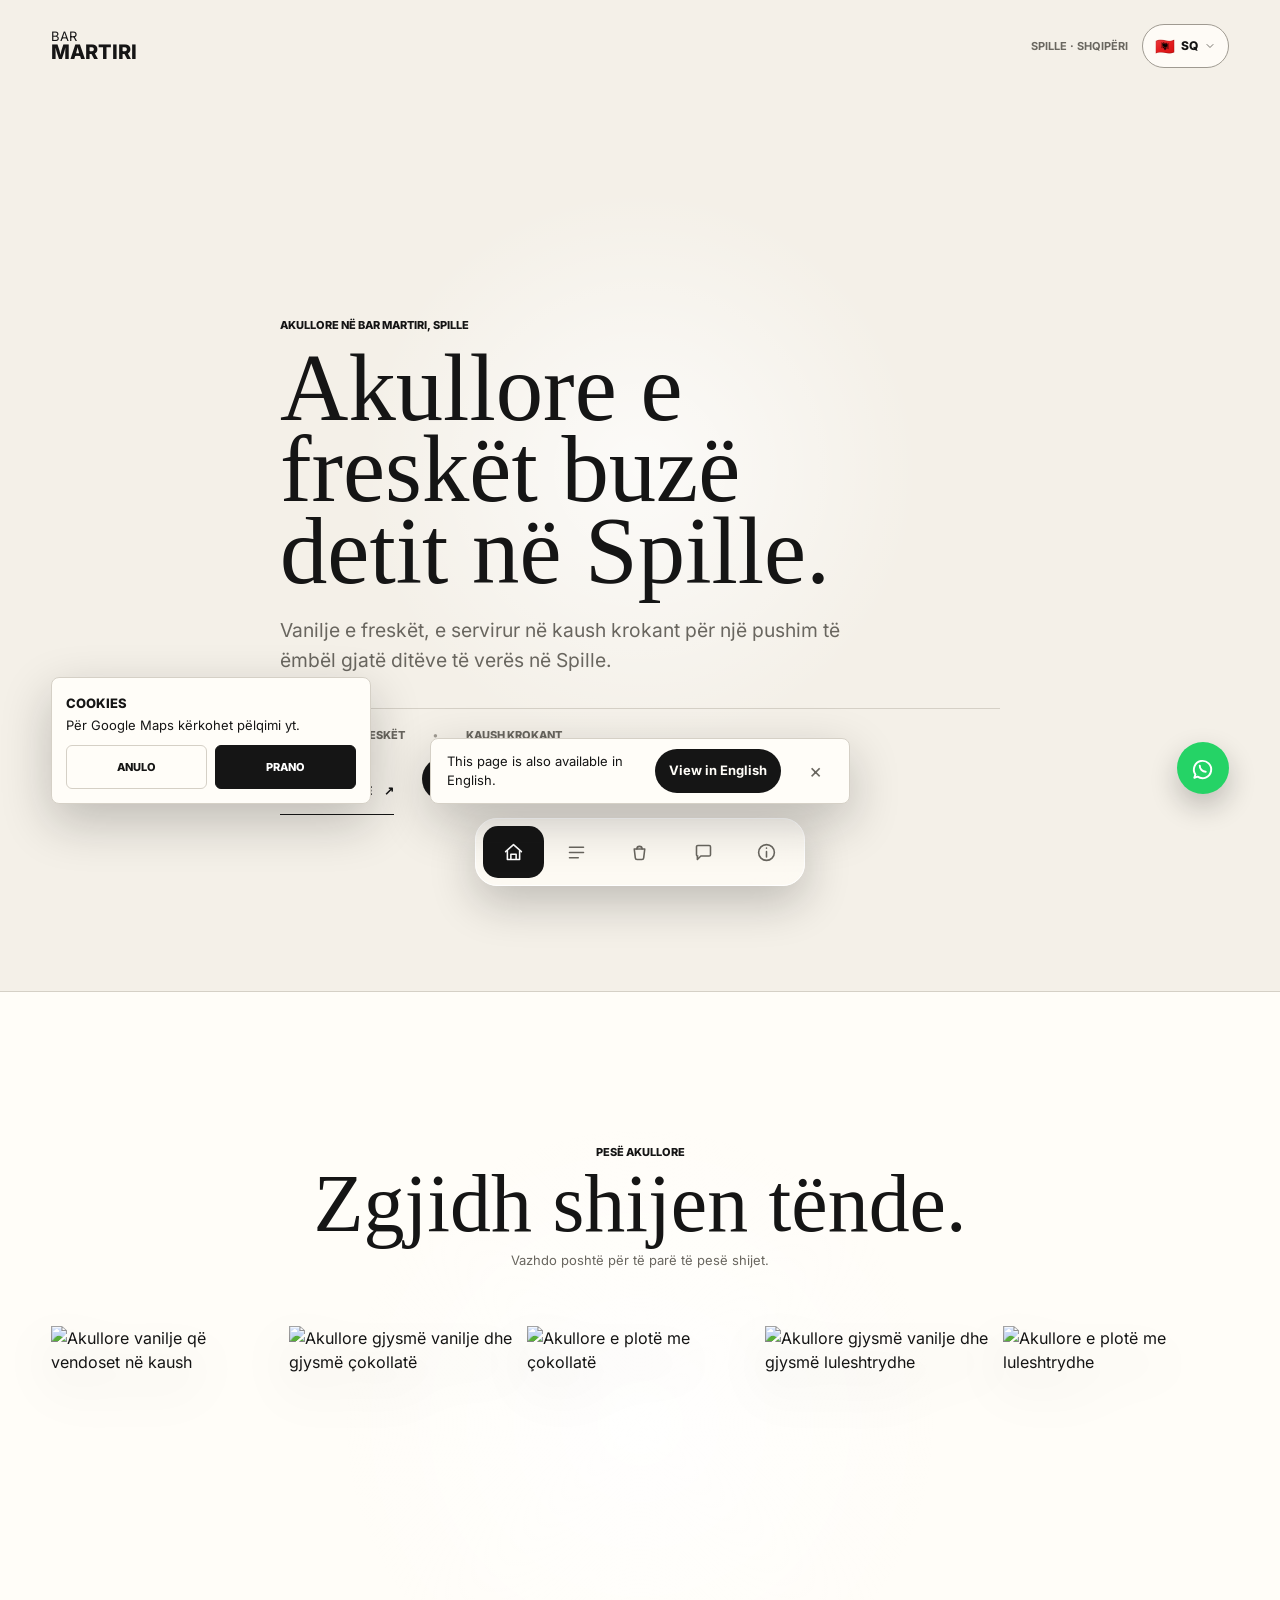
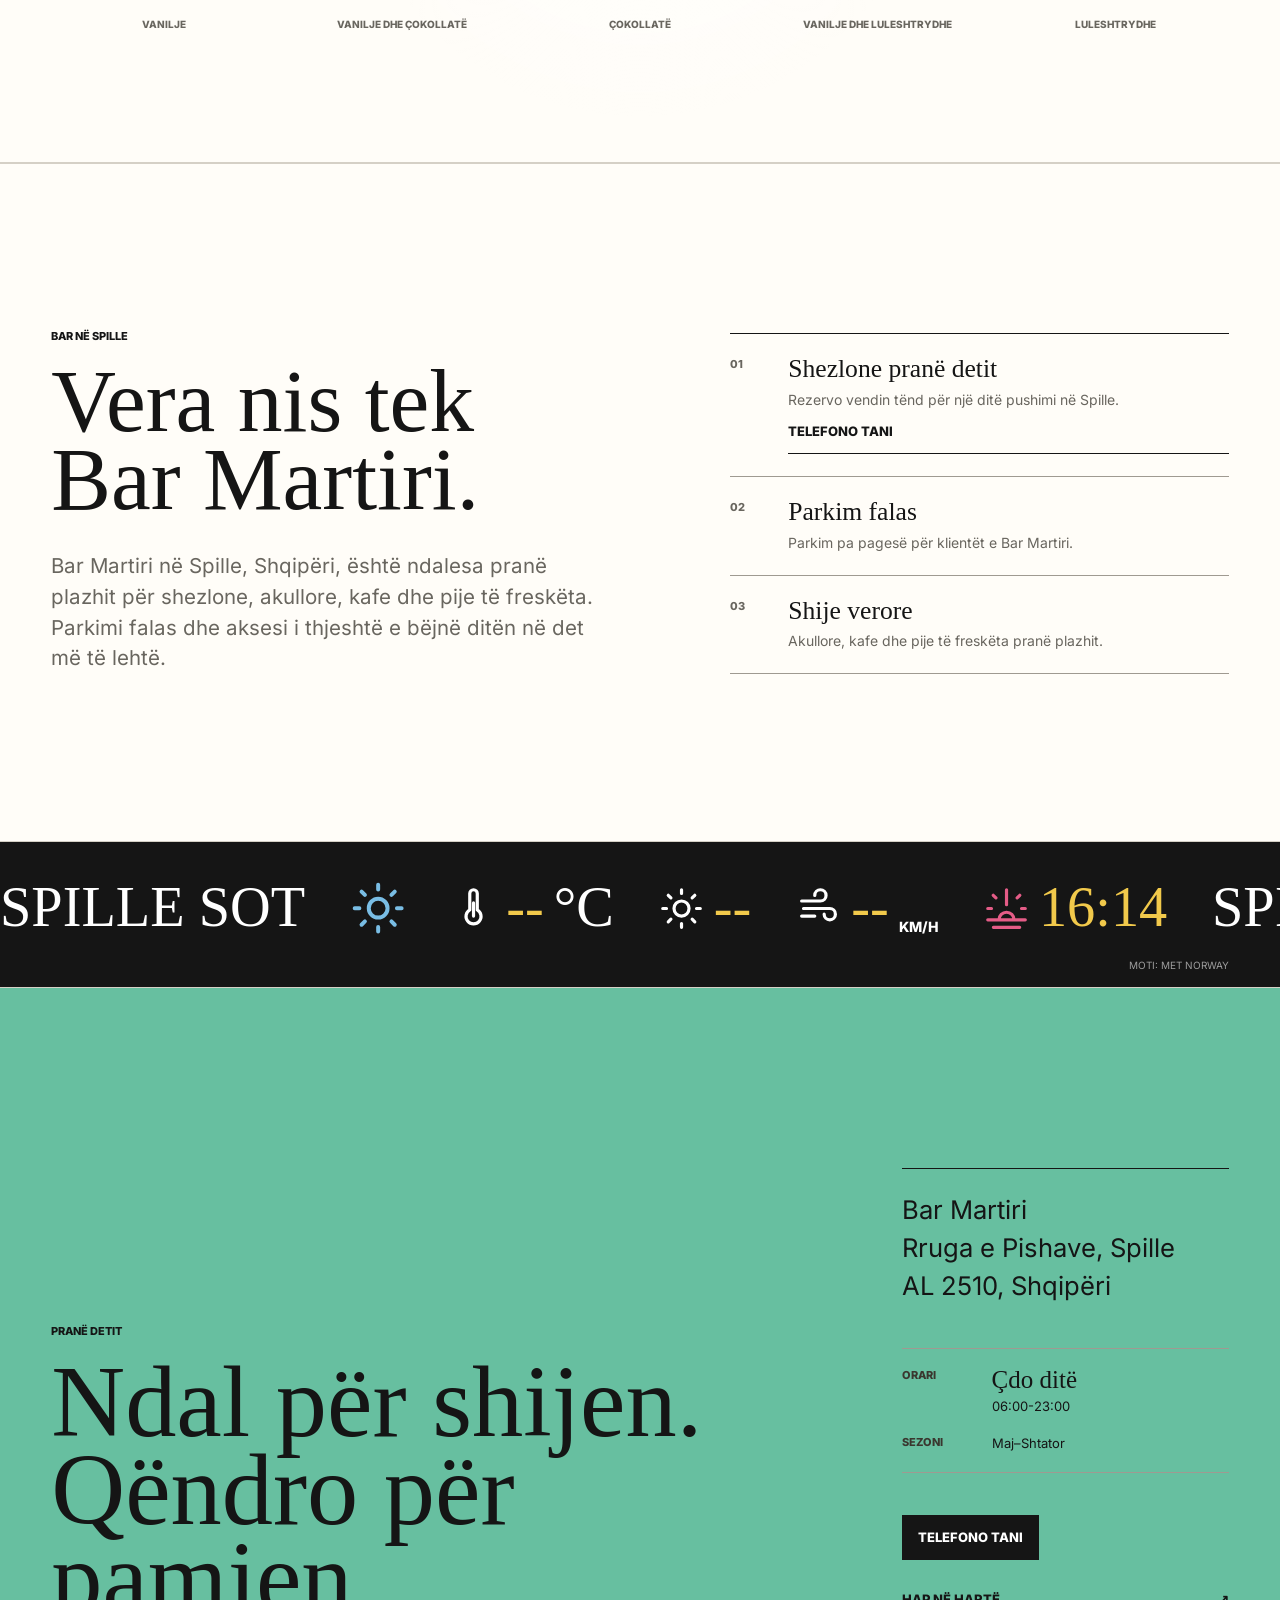
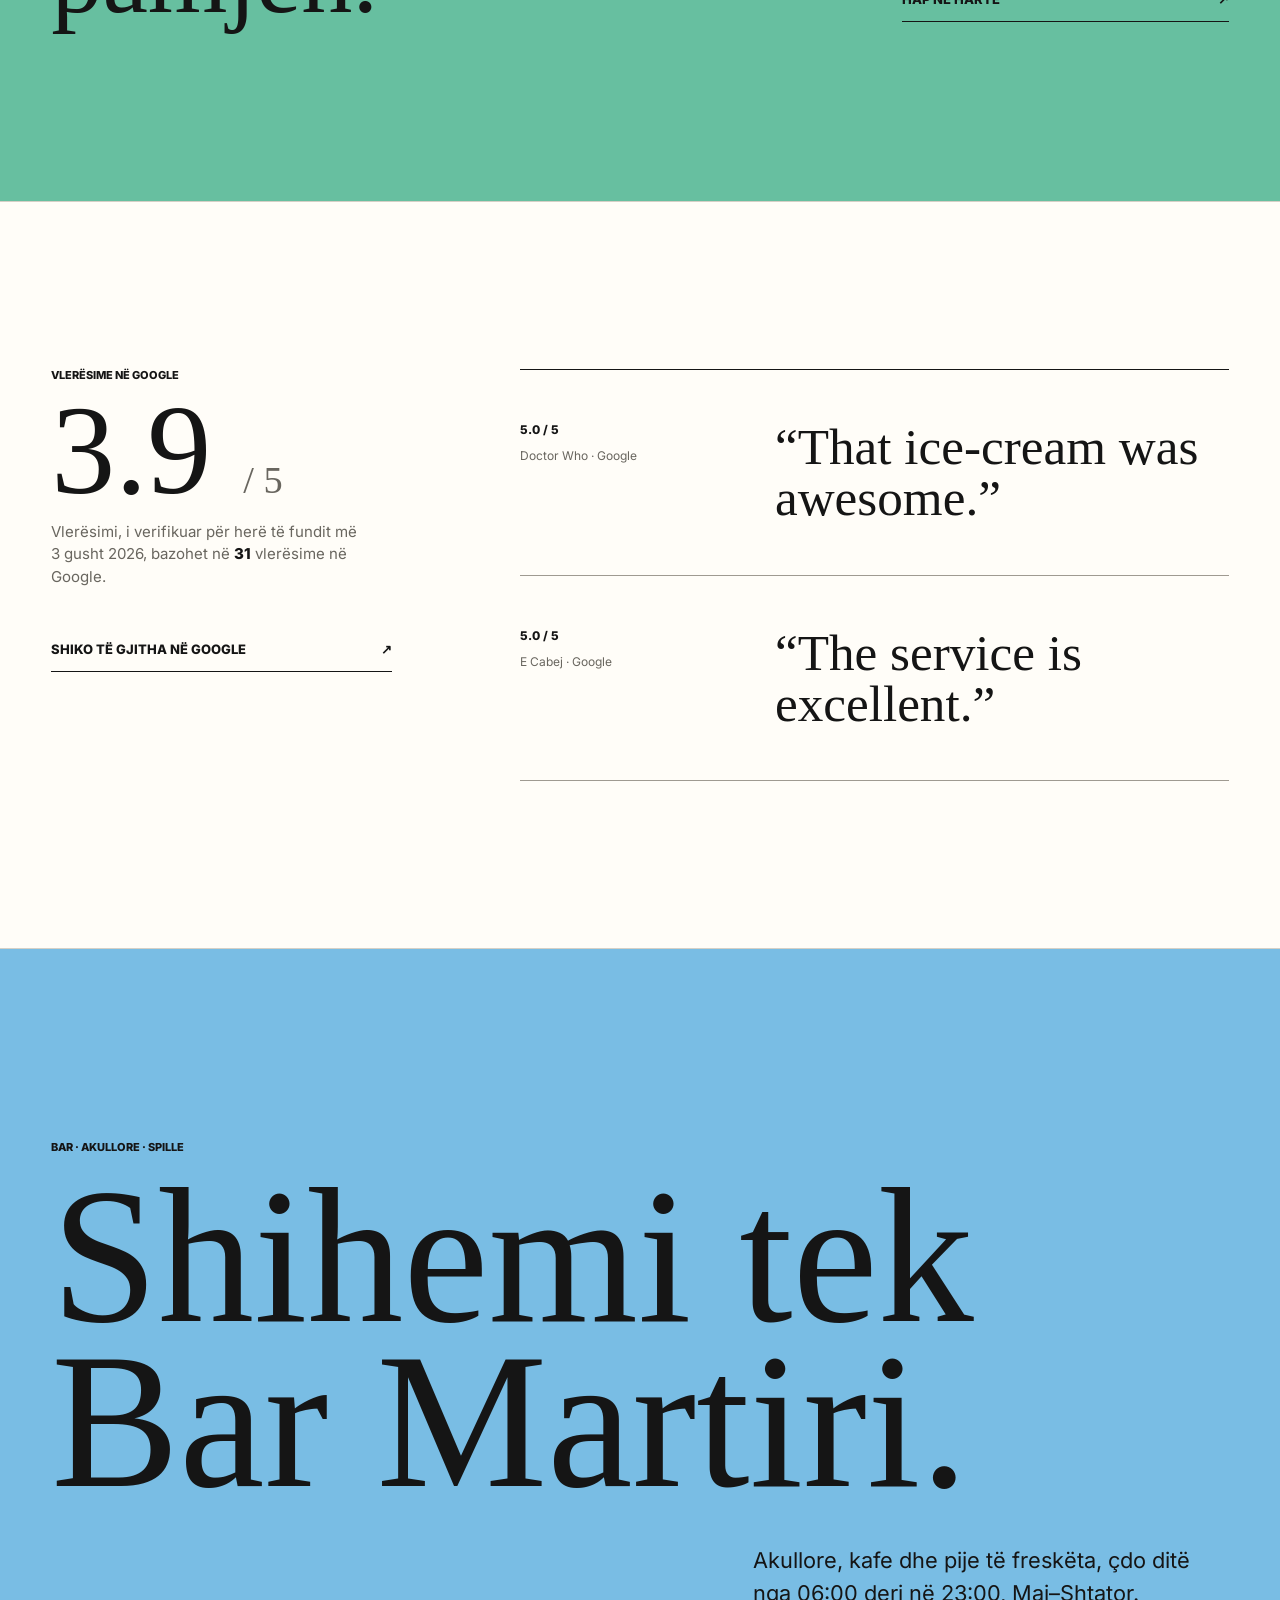
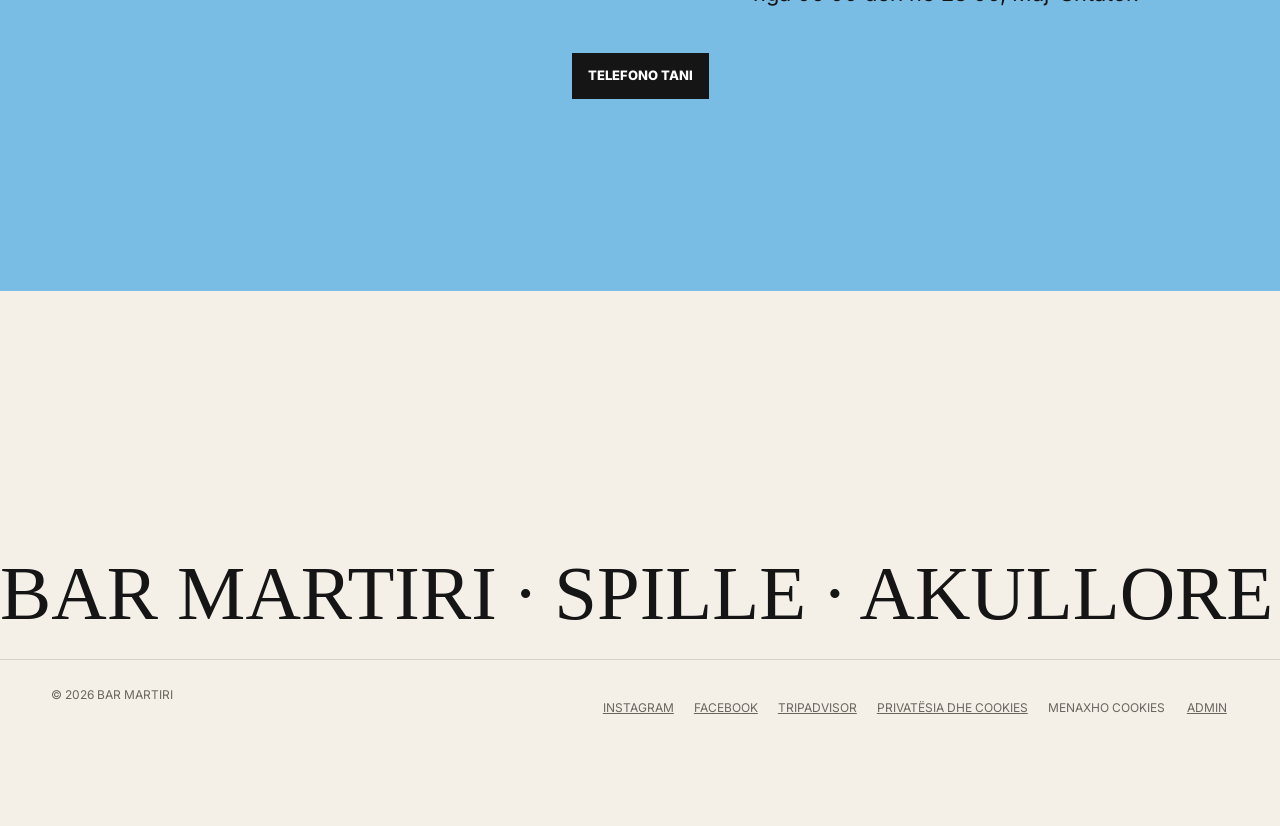
==== index.html @ a8c9988c "Name the place in the H1, keep your place on language switch, ship Inter Four small things, one of t" ====
<!doctype html>
<html lang="sq-AL">
  <head>
    <meta charset="utf-8">
    <meta name="viewport" content="width=device-width, initial-scale=1">
    <meta name="theme-color" content="#f4f0e8">
    <meta name="color-scheme" content="light">
    <link rel="icon" href="/favicon.ico" sizes="48x48">
    <link rel="icon" href="assets/optimized/favicon-96.png" type="image/png" sizes="96x96">
    <link rel="apple-touch-icon" href="assets/optimized/apple-touch-icon.png">
    <link rel="manifest" href="/manifest.json">
    <meta name="mobile-web-app-capable" content="yes">
    <meta name="apple-mobile-web-app-capable" content="yes">
    <meta name="apple-mobile-web-app-status-bar-style" content="default">
    <meta name="apple-mobile-web-app-title" content="Bar Martiri">
    <link rel="preconnect" href="https://uctomzwdnfldhoipzepp.supabase.co" crossorigin>
    <link rel="dns-prefetch" href="//uctomzwdnfldhoipzepp.supabase.co">
    <meta
      name="description"
      content="Bar Martiri në Spille, Shqipëri: shezlone, parkim falas, akullore, kafe dhe pije pranë detit për pushimet tuaja verore."
    >
    <meta name="robots" content="index, follow, max-image-preview:large, max-snippet:-1, max-video-preview:-1">
    <meta name="googlebot" content="index, follow, max-image-preview:large, max-snippet:-1, max-video-preview:-1">
    <meta name="google-site-verification" content="CBHHMRCadehWa9si7RLHZfeMc-aPTDZhX7TYjbivHIA">
    <meta name="geo.placename" content="Spille, Shqipëri">
    <meta name="geo.position" content="41.096561;19.458296">
    <meta name="ICBM" content="41.096561, 19.458296">
    <link rel="canonical" href="https://www.barmartiri.com/">
    <link rel="alternate" hreflang="sq-AL" href="https://www.barmartiri.com/">
    <link rel="alternate" hreflang="it-IT" href="https://www.barmartiri.com/it/">
    <link rel="alternate" hreflang="en-GB" href="https://www.barmartiri.com/en/">
    <link rel="alternate" hreflang="x-default" href="https://www.barmartiri.com/">

    <meta property="og:type" content="website">
    <meta property="og:locale" content="sq_AL">
    <meta property="og:locale:alternate" content="it_IT">
    <meta property="og:locale:alternate" content="en_GB">
    <meta property="og:site_name" content="Bar Martiri">
    <meta property="og:title" content="Bar Martiri Spille | Akullore dhe Shezlone Pranë Detit">
    <meta
      property="og:description"
      content="Shezlone, parkim falas, akullore, kafe dhe pije pranë detit në Spille, Shqipëri."
    >
    <meta property="og:url" content="https://www.barmartiri.com/">
    <meta property="og:image" content="https://www.barmartiri.com/assets/optimized/bar-martiri-spille-social.jpg">
    <meta property="og:image:width" content="1200">
    <meta property="og:image:height" content="630">
    <meta property="og:image:alt" content="Bar Martiri në Spille, Shqipëri">
    <meta name="twitter:card" content="summary_large_image">
    <meta name="twitter:title" content="Bar Martiri Spille | Akullore dhe Shezlone Pranë Detit">
    <meta
      name="twitter:description"
      content="Shezlone, parkim falas, akullore, kafe dhe pije pranë detit në Spille."
    >
    <meta name="twitter:image" content="https://www.barmartiri.com/assets/optimized/bar-martiri-spille-social.jpg">

    <title>Bar Martiri Spille | Akullore dhe Shezlone Pranë Detit</title>
    <!-- openingHoursSpecification.validFrom/validThrough cover the beach season; update both dates each year. -->
    <script type="application/ld+json">
      {
        "@context": "https://schema.org",
        "@graph": [
          {
            "@type": "WebSite",
            "@id": "https://www.barmartiri.com/#website",
            "url": "https://www.barmartiri.com/",
            "name": "Bar Martiri",
            "alternateName": "Bar Martiri Spille",
            "inLanguage": "sq-AL",
            "publisher": {
              "@id": "https://www.barmartiri.com/#business"
            }
          },
          {
            "@type": "WebPage",
            "@id": "https://www.barmartiri.com/#webpage",
            "url": "https://www.barmartiri.com/",
            "name": "Bar Martiri Spille | Akullore dhe Shezlone Pranë Detit",
            "description": "Bar Martiri në Spille me shezlone, parkim falas, akullore, kafe dhe pije pranë detit.",
            "inLanguage": "sq-AL",
            "isPartOf": { "@id": "https://www.barmartiri.com/#website" },
            "about": { "@id": "https://www.barmartiri.com/#business" },
            "primaryImageOfPage": {
              "@type": "ImageObject",
              "url": "https://www.barmartiri.com/assets/optimized/bar-martiri-spille-social.jpg",
              "width": 1200,
              "height": 630
            }
          },
          {
            "@type": ["BarOrPub", "IceCreamShop"],
            "@id": "https://www.barmartiri.com/#business",
            "name": "Bar Martiri",
            "alternateName": "Bar Martiri Spille",
            "url": "https://www.barmartiri.com/",
            "description": "Bar pranë detit në Spille me shezlone, parkim falas, akullore, kafe dhe pije të freskëta.",
            "telephone": "+355696116063",
            "menu": "https://www.barmartiri.com/#menu",
            "priceRange": "80–700 ALL",
            "currenciesAccepted": "ALL",
            "servesCuisine": ["Akullore", "Kafe", "Pije"],
            "image": [
              "https://www.barmartiri.com/assets/optimized/bar-martiri-spille-social.jpg",
              "https://www.barmartiri.com/assets/optimized/ice-cream-cone.webp"
            ],
            "address": {
              "@type": "PostalAddress",
              "streetAddress": "Rruga e Pishave",
              "addressLocality": "Spille",
              "postalCode": "2510",
              "addressCountry": "AL"
            },
            "geo": {
              "@type": "GeoCoordinates",
              "latitude": 41.096561,
              "longitude": 19.458296
            },
            "openingHoursSpecification": {
              "@type": "OpeningHoursSpecification",
              "dayOfWeek": [
                "https://schema.org/Monday",
                "https://schema.org/Tuesday",
                "https://schema.org/Wednesday",
                "https://schema.org/Thursday",
                "https://schema.org/Friday",
                "https://schema.org/Saturday",
                "https://schema.org/Sunday"
              ],
              "opens": "06:00",
              "closes": "23:00",
              "validFrom": "2026-05-01",
              "validThrough": "2026-09-30"
            },
            "hasMap": "https://www.google.com/maps?cid=9586786820905063779",
            "sameAs": [
              "https://www.instagram.com/barmartiri/",
              "https://www.facebook.com/MartiriBeach/",
              "https://www.tripadvisor.com/Restaurant_Review-g19102012-d34595569-Reviews-Bar_Martiri-Spille_Tirana_County.html",
              "https://www.google.com/maps?cid=9586786820905063779"
            ],
            "areaServed": [
              {
                "@type": "Place",
                "name": "Spille, Shqipëri"
              },
              {
                "@type": "Country",
                "name": "Shqipëri"
              }
            ],
            "amenityFeature": [
              {
                "@type": "LocationFeatureSpecification",
                "name": "Shezlone pranë detit",
                "value": true
              },
              {
                "@type": "LocationFeatureSpecification",
                "name": "Parkim falas",
                "value": true
              },
              {
                "@type": "LocationFeatureSpecification",
                "name": "Akses i thjeshtë nga Rruga e Pishave",
                "value": true
              }
            ]
          }
        ]
      }
    </script>
    <link rel="stylesheet" href="styles.css?v=20260824-1">
  </head>
  <body>
    <a class="skip-link" href="#main">Kalo te përmbajtja</a>

    <header class="site-header" aria-label="Kreu i faqes">
      <a class="wordmark" href="#home" aria-label="Bar Martiri, kryefaqja">
        <span>Bar</span>
        <strong>Martiri</strong>
      </a>
      <div class="header-tools">
        <p class="place-mark">Spille · Shqipëri</p>
        <div class="language-switcher" data-language-switcher>
          <button type="button" class="language-toggle" data-language-toggle aria-haspopup="listbox" aria-expanded="false" aria-label="Ndrysho gjuhën">
            <span class="language-flag" data-language-flag aria-hidden="true"></span>
            <span data-language-code></span>
            <svg class="language-chevron" aria-hidden="true" viewBox="0 0 24 24"><path d="m6 9 6 6 6-6"></path></svg>
          </button>
          <div class="language-menu" data-language-menu role="listbox" hidden>
            <button type="button" role="option" data-language-switch="sq" aria-pressed="true">
              <span class="language-flag" aria-hidden="true">🇦🇱</span>Shqip
            </button>
            <button type="button" role="option" data-language-switch="it" aria-pressed="false">
              <span class="language-flag" aria-hidden="true">🇮🇹</span>Italiano
            </button>
            <button type="button" role="option" data-language-switch="en" aria-pressed="false">
              <span class="language-flag" aria-hidden="true">🇬🇧</span>English
            </button>
          </div>
        </div>
      </div>
    </header>

    <main id="main">
      <section class="hero-section" id="home" aria-labelledby="story-title">
        <div class="hero-copy">
          <p class="eyebrow">Akullore në Bar Martiri, Spille</p>
          <h1 id="story-title">Akullore e freskët buzë detit në Spille.</h1>
          <p class="hero-lede">
            Vanilje e freskët, e servirur në kaush krokant për një pushim të ëmbël gjatë
            ditëve të verës në Spille.
          </p>
          <div class="hero-details" aria-label="Informacion për akulloren">
            <span>Shërbehet e freskët</span>
            <span>Kaush krokant</span>
          </div>
          <div class="hero-actions">
            <button class="hero-menu-link" type="button" data-hero-menu>
              Shiko menunë <span aria-hidden="true">↗</span>
            </button>
            <a class="hero-call-link" href="tel:+355696116063">Telefono tani</a>
          </div>
          <figure class="hero-figure" data-hero-photo hidden></figure>
        </div>
      </section>

      <section class="flavor-story" aria-labelledby="flavor-story-title">
        <div class="flavor-stage">
          <header class="flavor-intro">
            <p class="eyebrow">Pesë akullore</p>
            <h2 id="flavor-story-title">Zgjidh shijen tënde.</h2>
            <p>Vazhdo poshtë për të parë të pesë shijet.</p>
          </header>

          <div class="flavor-lineup" aria-label="Shijet e akullores">
            <figure class="flavor-card" data-flavor-card>
              <img
                src="assets/optimized/ice-cream-cone.webp"
                alt="Akullore vanilje që vendoset në kaush"
                width="560"
                height="700"
                loading="lazy"
                decoding="async"
              >
              <figcaption>Vanilje</figcaption>
            </figure>
            <figure class="flavor-card" data-flavor-card>
              <img
                src="assets/optimized/vanilla-chocolate-cone.webp"
                alt="Akullore gjysmë vanilje dhe gjysmë çokollatë"
                width="560"
                height="700"
                loading="lazy"
                decoding="async"
              >
              <figcaption>Vanilje dhe çokollatë</figcaption>
            </figure>
            <figure class="flavor-card" data-flavor-card>
              <img
                src="assets/optimized/chocolate-cone.webp"
                alt="Akullore e plotë me çokollatë"
                width="560"
                height="700"
                loading="lazy"
                decoding="async"
              >
              <figcaption>Çokollatë</figcaption>
            </figure>
            <figure class="flavor-card" data-flavor-card>
              <img
                src="assets/optimized/vanilla-pink-cone.webp"
                alt="Akullore gjysmë vanilje dhe gjysmë luleshtrydhe"
                width="560"
                height="700"
                loading="lazy"
                decoding="async"
              >
              <figcaption>Vanilje dhe luleshtrydhe</figcaption>
            </figure>
            <figure class="flavor-card" data-flavor-card>
              <img
                src="assets/optimized/pink-cone.webp"
                alt="Akullore e plotë me luleshtrydhe"
                width="560"
                height="700"
                loading="lazy"
                decoding="async"
              >
              <figcaption>Luleshtrydhe</figcaption>
            </figure>
          </div>

          <div class="flavor-progress" aria-hidden="true">
            <span data-flavor-progress></span>
          </div>
          <p class="flavor-cue" aria-hidden="true">Vazhdo poshtë</p>
        </div>
      </section>

      <section class="search-intro" aria-labelledby="search-intro-title">
        <div class="search-intro-copy">
          <p class="eyebrow">Bar në Spille</p>
          <h2 id="search-intro-title">Vera nis tek Bar Martiri.</h2>
          <p>
            Bar Martiri në Spille, Shqipëri, është ndalesa pranë plazhit për
            shezlone, akullore, kafe dhe pije të freskëta. Parkimi falas dhe
            aksesi i thjeshtë e bëjnë ditën në det më të lehtë.
          </p>
        </div>
        <ul class="search-intro-features" aria-label="Shërbimet e Bar Martiri">
          <li>
            <span>01</span>
            <div>
              <strong>Shezlone pranë detit</strong>
              <p>Rezervo vendin tënd për një ditë pushimi në Spille.</p>
              <a class="text-link" href="tel:+355696116063">Telefono tani</a>
              <p class="service-price" data-sunbed-price hidden></p>
            </div>
          </li>
          <li>
            <span>02</span>
            <div>
              <strong>Parkim falas</strong>
              <p>Parkim pa pagesë për klientët e Bar Martiri.</p>
            </div>
          </li>
          <li>
            <span>03</span>
            <div>
              <strong>Shije verore</strong>
              <p>Akullore, kafe dhe pije të freskëta pranë plazhit.</p>
            </div>
          </li>
        </ul>
      </section>

      <section class="spille-today" aria-labelledby="spille-today-title" data-spille-dashboard>
        <svg class="weather-icon-defs" aria-hidden="true">
          <symbol id="weather-icon-sun" viewBox="0 0 24 24">
            <circle cx="12" cy="12" r="4"></circle>
            <path d="M12 2v2M12 20v2M4.93 4.93l1.42 1.42M17.66 17.66l1.41 1.41M2 12h2M20 12h2M4.93 19.07l1.42-1.41M17.66 6.34l1.41-1.41"></path>
          </symbol>
          <symbol id="weather-icon-moon" viewBox="0 0 24 24">
            <path d="M21 12.79A9 9 0 1 1 11.21 3 7 7 0 0 0 21 12.79Z"></path>
          </symbol>
          <symbol id="weather-icon-cloud" viewBox="0 0 24 24">
            <path d="M17.5 19H9a7 7 0 1 1 6.71-9H17.5a4.5 4.5 0 1 1 0 9Z"></path>
          </symbol>
          <symbol id="weather-icon-rain" viewBox="0 0 24 24">
            <path d="M16 13a4 4 0 1 0-1.7-7.6A6 6 0 1 0 6 16h10"></path>
            <path d="m8 19-1 2M12 19l-1 2M16 19l-1 2"></path>
          </symbol>
          <symbol id="weather-icon-storm" viewBox="0 0 24 24">
            <path d="M16 13a4 4 0 1 0-1.7-7.6A6 6 0 1 0 6 16h10"></path>
            <path d="m13 16-3 4h4l-3 3"></path>
          </symbol>
          <symbol id="weather-icon-thermometer" viewBox="0 0 24 24">
            <path d="M14 4a2 2 0 0 0-4 0v8.76a4 4 0 1 0 4 0Z"></path>
            <path d="M12 9v7"></path>
          </symbol>
          <symbol id="weather-icon-wind" viewBox="0 0 24 24">
            <path d="M3 8h10a3 3 0 1 0-3-3M4 12h14a3 3 0 1 1-3 3M3 16h7"></path>
          </symbol>
          <symbol id="weather-icon-sunset" viewBox="0 0 24 24">
            <path d="M12 10V2M4.93 4.93l1.42 1.42M2 12h2M20 12h2M17.66 6.34l1.41-1.41M22 18H2M16 18a4 4 0 0 0-8 0M5 22h14"></path>
          </symbol>
        </svg>
        <h2 class="sr-only" id="spille-today-title">Spille Sot</h2>
        <p class="sr-only" data-weather-summary aria-live="polite">Po marrim kushtet e fundit.</p>
        <div class="weather-ticker" aria-hidden="true">
          <div class="weather-ticker-track">
            <span class="weather-ticker-set">
              <strong>SPILLE SOT</strong>
              <span class="ticker-reading ticker-condition">
                <svg class="ticker-icon"><use href="#weather-icon-sun" data-ticker-condition-use></use></svg>
              </span>
              <span class="ticker-reading">
                <svg class="ticker-icon"><use href="#weather-icon-thermometer"></use></svg>
                <b data-ticker-temp>--</b>°C
              </span>
              <span class="ticker-reading">
                <svg class="ticker-icon"><use href="#weather-icon-sun"></use></svg>
                <b data-ticker-uv>--</b>
              </span>
              <span class="ticker-reading">
                <svg class="ticker-icon"><use href="#weather-icon-wind"></use></svg>
                <b data-ticker-wind>--</b><small>km/h</small>
              </span>
              <span class="ticker-reading">
                <svg class="ticker-icon ticker-icon--sunset"><use href="#weather-icon-sunset"></use></svg>
                <b data-ticker-sunset>--:--</b>
              </span>
            </span>
            <span class="weather-ticker-set">
              <strong>SPILLE SOT</strong>
              <span class="ticker-reading ticker-condition">
                <svg class="ticker-icon"><use href="#weather-icon-sun" data-ticker-condition-use></use></svg>
              </span>
              <span class="ticker-reading">
                <svg class="ticker-icon"><use href="#weather-icon-thermometer"></use></svg>
                <b data-ticker-temp>--</b>°C
              </span>
              <span class="ticker-reading">
                <svg class="ticker-icon"><use href="#weather-icon-sun"></use></svg>
                <b data-ticker-uv>--</b>
              </span>
              <span class="ticker-reading">
                <svg class="ticker-icon"><use href="#weather-icon-wind"></use></svg>
                <b data-ticker-wind>--</b><small>km/h</small>
              </span>
              <span class="ticker-reading">
                <svg class="ticker-icon ticker-icon--sunset"><use href="#weather-icon-sunset"></use></svg>
                <b data-ticker-sunset>--:--</b>
              </span>
            </span>
          </div>
        </div>
        <a class="weather-credit" href="https://www.met.no/en" target="_blank" rel="noreferrer">
          Moti: MET Norway
        </a>
      </section>

      <section class="visit-section" id="location" aria-labelledby="visit-title">
        <div class="visit-copy">
          <p class="eyebrow">Pranë detit</p>
          <h2 id="visit-title">Ndal për shijen.<br>Qëndro për pamjen.</h2>
        </div>
        <div class="visit-details">
          <p>Bar Martiri<br>Rruga e Pishave, Spille<br>AL 2510, Shqipëri</p>
          <dl class="visit-hours">
            <dt>Orari</dt>
            <dd>
              <strong>Çdo ditë</strong>
              <span><time datetime="06:00">06:00</time>-<time datetime="23:00">23:00</time></span>
            </dd>
            <dt>Sezoni</dt>
            <dd><span>Maj–Shtator</span></dd>
          </dl>
          <a class="primary-link visit-call" href="tel:+355696116063">Telefono tani</a>
          <a
            class="text-link"
            href="https://www.google.com/maps/search/?api=1&amp;query=Bar%20Martiri%2C%20Rruga%20e%20Pishave%20Spille%20AL%202510%2C%20Rruga%20e%20Pishave%2C%20Spille%2C%20Shqip%C3%ABri"
            target="_blank"
            rel="noreferrer"
          >
            Hap në hartë
            <span aria-hidden="true">↗</span>
          </a>
        </div>
      </section>

      <section class="reviews-section" id="reviews" aria-labelledby="reviews-title">
        <div class="reviews-summary">
          <p class="eyebrow">Vlerësime në Google</p>
          <h2 id="reviews-title"><span data-review-rating>3.9</span> <small>/ 5</small></h2>
          <p data-review-copy>Vlerësimi, i verifikuar për herë të fundit më 3 gusht 2026, bazohet në <strong data-review-count>31</strong> vlerësime në Google.</p>
          <a
            class="text-link"
            href="https://www.google.com/maps?cid=9586786820905063779"
            target="_blank"
            rel="noreferrer"
          >
            Shiko të gjitha në Google
            <span aria-hidden="true">↗</span>
          </a>
        </div>
        <div class="reviews-list">
          <article class="review-row">
            <div class="review-meta">
              <span class="review-rating" aria-label="5 nga 5">5.0 / 5</span>
              <p>Doctor Who · Google</p>
            </div>
            <blockquote lang="en">“That ice-cream was awesome.”</blockquote>
          </article>
          <article class="review-row">
            <div class="review-meta">
              <span class="review-rating" aria-label="5 nga 5">5.0 / 5</span>
              <p>E Cabej · Google</p>
            </div>
            <blockquote lang="en">“The service is excellent.”</blockquote>
          </article>
        </div>
      </section>

      <section class="story-section" id="story" aria-labelledby="story-section-title" data-story-section hidden>
        <p class="eyebrow" data-i18n-dynamic="storyEyebrow">Rreth Nesh</p>
        <h2 id="story-section-title" data-story-title></h2>
        <p class="story-body" data-story-body></p>
      </section>

      <section class="gallery-section" id="gallery" aria-labelledby="gallery-title" data-gallery-section hidden>
        <p class="eyebrow">Bar Martiri</p>
        <h2 id="gallery-title">Galeria</h2>
        <div class="gallery-grid" data-gallery-grid></div>
      </section>

      <section class="closing-section" id="information" aria-labelledby="closing-title">
        <p class="eyebrow">Bar · Akullore · Spille</p>
        <h2 id="closing-title">Shihemi tek<br>Bar Martiri.</h2>
        <p class="closing-note">Akullore, kafe dhe pije të freskëta, çdo ditë nga 06:00 deri në 23:00, Maj–Shtator.</p>
        <div class="closing-actions">
          <a class="primary-link" href="tel:+355696116063">Telefono tani</a>
        </div>
      </section>
    </main>

    <footer class="site-footer">
      <div class="footer-marquee" aria-hidden="true">
        <span>BAR MARTIRI · SPILLE · AKULLORE · KAFE · DET · </span>
        <span>BAR MARTIRI · SPILLE · AKULLORE · KAFE · DET · </span>
      </div>
      <div class="footer-meta">
        <p>© <span data-current-year></span> Bar Martiri</p>
        <nav class="footer-links" aria-label="Lidhje të tjera">
          <a href="https://www.instagram.com/barmartiri/" target="_blank" rel="noreferrer">Instagram</a>
          <a href="https://www.facebook.com/MartiriBeach/" target="_blank" rel="noreferrer">Facebook</a>
          <a href="https://www.tripadvisor.com/Restaurant_Review-g19102012-d34595569-Reviews-Bar_Martiri-Spille_Tirana_County.html" target="_blank" rel="noreferrer">Tripadvisor</a>
          <a href="/privacy">Privatësia dhe cookies</a>
          <button type="button" data-cookie-settings>Menaxho cookies</button>
          <a href='/admin'>Admin</a>
        </nav>
      </div>
    </footer>

    <svg class="icon-sprite-defs" aria-hidden="true">
      <symbol id="category-icon-icecreams" viewBox="0 0 24 24">
        <path d="M9 10a3 3 0 0 1 6 0"></path>
        <path d="M9 10h6l-1.6 9.3a.9.9 0 0 1-.9.7h-.6a.9.9 0 0 1-.9-.7L9 10Z"></path>
      </symbol>
      <symbol id="category-icon-sodas" viewBox="0 0 24 24">
        <path d="M7 8h10l-1 12H8L7 8Z"></path>
        <path d="M6 8h12M15.5 8l2-4"></path>
      </symbol>
      <symbol id="category-icon-coffee" viewBox="0 0 24 24">
        <path d="M5 9h11v6a4 4 0 0 1-4 4H9a4 4 0 0 1-4-4V9Z"></path>
        <path d="M16 10.5h1.5a2.5 2.5 0 0 1 0 5H16"></path>
        <path d="M9 3.5c0 1-1 1-1 2M12.5 3.5c0 1-1 1-1 2"></path>
      </symbol>
      <symbol id="category-icon-beers" viewBox="0 0 24 24">
        <path d="M6 9c1-.9 2.4-.9 3 0h2c.6-.9 2-.9 3 0"></path>
        <path d="M6.3 9h8.4l-.9 9.3a1 1 0 0 1-1 .9H8.2a1 1 0 0 1-1-.9L6.3 9Z"></path>
        <path d="M14.7 10.5h1.8a2 2 0 0 1 2 2v2a2 2 0 0 1-2 2h-1.8"></path>
      </symbol>
      <symbol id="category-icon-cocktails" viewBox="0 0 24 24">
        <path d="M5 5h14l-7 8-7-8Z"></path>
        <path d="M12 13v6M8.5 19h7"></path>
      </symbol>
      <symbol id="category-icon-alcohol" viewBox="0 0 24 24">
        <path d="M10 3h4v3.2l1.5 2V19a2 2 0 0 1-2 2h-3a2 2 0 0 1-2-2V8.2L10 6.2V3Z"></path>
        <path d="M9 12.5h6"></path>
      </symbol>
    </svg>

    <div class="panel-layer" data-panel-layer hidden>
      <section
        class="dock-panel dock-panel--menu"
        id="menu"
        data-panel="menu"
        role="dialog"
        aria-modal="true"
        aria-labelledby="menu-title"
        hidden
      >
        <header class="panel-header">
          <div class="panel-title">
            <h2 id="menu-title">MENU</h2>
          </div>
          <div class="panel-tools">
            <div class="language-switcher panel-language-switcher" data-language-switcher>
              <button type="button" class="language-toggle" data-language-toggle aria-haspopup="listbox" aria-expanded="false" aria-label="Ndrysho gjuhën">
                <span class="language-flag" data-language-flag aria-hidden="true"></span>
                <span data-language-code></span>
                <svg class="language-chevron" aria-hidden="true" viewBox="0 0 24 24"><path d="m6 9 6 6 6-6"></path></svg>
              </button>
              <div class="language-menu" data-language-menu role="listbox" hidden>
                <button type="button" role="option" data-language-switch="sq" aria-pressed="true">
                  <span class="language-flag" aria-hidden="true">🇦🇱</span>Shqip
                </button>
                <button type="button" role="option" data-language-switch="it" aria-pressed="false">
                  <span class="language-flag" aria-hidden="true">🇮🇹</span>Italiano
                </button>
                <button type="button" role="option" data-language-switch="en" aria-pressed="false">
                  <span class="language-flag" aria-hidden="true">🇬🇧</span>English
                </button>
              </div>
            </div>
            <button class="icon-button" type="button" data-panel-close aria-label="Mbyll menunë">
              <svg aria-hidden="true" viewBox="0 0 24 24">
                <path d="M18 6 6 18M6 6l12 12"></path>
              </svg>
            </button>
          </div>
        </header>
        <div class="menu-controls">
          <div class="menu-toolbar">
            <label class="menu-search">
              <span class="sr-only">Kërko në menu</span>
              <svg aria-hidden="true" viewBox="0 0 24 24">
                <circle cx="11" cy="11" r="7"></circle>
                <path d="m16 16 5 5"></path>
              </svg>
              <input type="search" data-menu-search autocomplete="off" placeholder="Kërko produktin">
            </label>
          </div>
          <nav class="category-tabs" aria-label="Mini menuja e kategorive" data-category-tabs></nav>
        </div>
        <div class="menu-catalog" id="menu-product-grid" data-product-grid aria-live="polite"></div>
        <p class="menu-status" data-menu-status role="status"></p>
      </section>

      <section
        class="dock-panel dock-panel--info"
        data-panel="info"
        role="dialog"
        aria-modal="true"
        aria-labelledby="info-panel-title"
        hidden
      >
        <header class="panel-header">
          <div class="panel-title">
            <p class="eyebrow">Informacion</p>
            <h2 id="info-panel-title">Bar Martiri</h2>
          </div>
          <div class="panel-tools">
            <div class="language-switcher panel-language-switcher" data-language-switcher>
              <button type="button" class="language-toggle" data-language-toggle aria-haspopup="listbox" aria-expanded="false" aria-label="Ndrysho gjuhën">
                <span class="language-flag" data-language-flag aria-hidden="true"></span>
                <span data-language-code></span>
                <svg class="language-chevron" aria-hidden="true" viewBox="0 0 24 24"><path d="m6 9 6 6 6-6"></path></svg>
              </button>
              <div class="language-menu" data-language-menu role="listbox" hidden>
                <button type="button" role="option" data-language-switch="sq" aria-pressed="true">
                  <span class="language-flag" aria-hidden="true">🇦🇱</span>Shqip
                </button>
                <button type="button" role="option" data-language-switch="it" aria-pressed="false">
                  <span class="language-flag" aria-hidden="true">🇮🇹</span>Italiano
                </button>
                <button type="button" role="option" data-language-switch="en" aria-pressed="false">
                  <span class="language-flag" aria-hidden="true">🇬🇧</span>English
                </button>
              </div>
            </div>
            <button class="icon-button" type="button" data-panel-close aria-label="Mbyll informacionin">
              <svg aria-hidden="true" viewBox="0 0 24 24">
                <path d="M18 6 6 18M6 6l12 12"></path>
              </svg>
            </button>
          </div>
        </header>
        <div class="info-page">
          <div class="info-intro">
            <p class="eyebrow">Pushimi yt në Spille</p>
            <h3>Deti, hija dhe gjithçka që të duhet për një ditë të qetë.</h3>
            <p>
              Bar Martiri është pranë plazhit, me shërbim të thjeshtë dhe hapësirë për të
              kaluar ditën me familjen ose miqtë.
            </p>
          </div>
          <div class="location-panel-body location-panel-body--embedded">
            <div class="map-embed" data-map-shell>
              <div class="map-placeholder" data-map-placeholder>
                <svg aria-hidden="true" viewBox="0 0 24 24">
                  <path d="M20 10c0 5-8 12-8 12S4 15 4 10a8 8 0 1 1 16 0Z"></path>
                  <circle cx="12" cy="10" r="2.5"></circle>
                </svg>
                <p>Harta ngarkohet vetëm kur e kërkon ti.</p>
                <button class="secondary-button" type="button" data-load-map>Ngarko Google Maps</button>
              </div>
              <iframe
                title="Harta e Bar Martiri në Spille"
                data-src="https://www.google.com/maps?q=Bar%20Martiri%2C%20Rruga%20e%20Pishave%2C%20Spille%2C%20Shqip%C3%ABri&amp;output=embed"
                loading="lazy"
                referrerpolicy="no-referrer-when-downgrade"
                hidden
              ></iframe>
            </div>
            <div class="location-copy">
              <p class="eyebrow">Adresa</p>
              <h3>Bar Martiri<br>Rruga e Pishave, Spille<br>AL 2510, Shqipëri</h3>
              <a
                class="primary-link"
                href="https://www.google.com/maps/search/?api=1&amp;query=Bar%20Martiri%2C%20Rruga%20e%20Pishave%20Spille%20AL%202510%2C%20Rruga%20e%20Pishave%2C%20Spille%2C%20Shqip%C3%ABri"
                target="_blank"
                rel="noreferrer"
              >
                Merr drejtimin
                <span aria-hidden="true">↗</span>
              </a>
            </div>
          </div>
          <div class="info-feature-grid" aria-label="Shërbimet e Bar Martiri">
            <article>
              <span>01</span>
              <h4>Shezlone</h4>
              <p>Rezervo vendin tënd pranë detit me një telefonatë.</p>
            </article>
            <article>
              <span>02</span>
              <h4>Parkim falas</h4>
              <p>Parkim pa pagesë për klientët e Bar Martiri.</p>
            </article>
            <article>
              <span>03</span>
              <h4>Akses i thjeshtë</h4>
              <p>Na gjen lehtë nga Rruga e Pishave në Spille.</p>
            </article>
            <article>
              <span>04</span>
              <h4>Hapur çdo ditë</h4>
              <p>Të presim nga ora 06:00 deri në 23:00, Maj–Shtator.</p>
            </article>
          </div>
          <div class="reservation-band">
            <div>
              <p class="eyebrow">Rezervime shezlonesh</p>
              <h3>Rezervo me telefon</h3>
            </div>
            <a class="reservation-phone" href="tel:+355696116063">
              <span>Telefono tani</span>
              <strong>+355 69 611 6063</strong>
            </a>
          </div>
          <div class="info-links">
            <a href="https://www.instagram.com/barmartiri/" target="_blank" rel="noreferrer">
              Instagram <strong>@barmartiri ↗</strong>
            </a>
            <a href="https://www.facebook.com/MartiriBeach/" target="_blank" rel="noreferrer">
              Facebook <strong>Bar Martiri ↗</strong>
            </a>
            <button type="button" data-cookie-settings>Preferencat e cookies</button>
          </div>
        </div>
      </section>

      <section
        class="dock-panel dock-panel--chat"
        data-panel="chat"
        role="dialog"
        aria-modal="true"
        aria-labelledby="chat-panel-title"
        hidden
      >
        <header class="panel-header">
          <div class="panel-title">
            <p class="eyebrow">Shkruaji Bar Martiri</p>
            <h2 id="chat-panel-title">Chat</h2>
          </div>
          <div class="panel-tools">
            <button class="icon-button" type="button" data-panel-close aria-label="Mbyll chat-in">
              <svg aria-hidden="true" viewBox="0 0 24 24">
                <path d="M18 6 6 18M6 6l12 12"></path>
              </svg>
            </button>
          </div>
        </header>
        <div class="chat-page">
          <div class="chat-messages" data-chat-messages></div>
          <p class="chat-empty" data-chat-empty>Na shkruaj një mesazh dhe do të përgjigjemi sa më shpejt.</p>
          <input class="chat-name-input" data-chat-name-input type="text" maxlength="80" placeholder="Emri yt (opsionale)" autocomplete="name">
          <form class="chat-composer" data-chat-form>
            <input type="text" name="message" maxlength="1000" placeholder="Shkruaj një mesazh..." autocomplete="off" required>
            <button class="chat-composer-send" type="submit" aria-label="Dërgo">
              <svg aria-hidden="true" viewBox="0 0 24 24"><path d="M4 12h16M13 5l7 7-7 7"></path></svg>
            </button>
          </form>
        </div>
      </section>

      <section
        class="dock-panel dock-panel--basket"
        data-panel="basket"
        role="dialog"
        aria-modal="true"
        aria-labelledby="basket-panel-title"
        hidden
      >
        <header class="panel-header">
          <div class="panel-title">
            <p class="eyebrow">Shporta</p>
            <h2 id="basket-panel-title">Porosia jote</h2>
          </div>
          <div class="panel-tools">
            <div class="language-switcher panel-language-switcher" data-language-switcher>
              <button type="button" class="language-toggle" data-language-toggle aria-haspopup="listbox" aria-expanded="false" aria-label="Ndrysho gjuhën">
                <span class="language-flag" data-language-flag aria-hidden="true"></span>
                <span data-language-code></span>
                <svg class="language-chevron" aria-hidden="true" viewBox="0 0 24 24"><path d="m6 9 6 6 6-6"></path></svg>
              </button>
              <div class="language-menu" data-language-menu role="listbox" hidden>
                <button type="button" role="option" data-language-switch="sq" aria-pressed="true">
                  <span class="language-flag" aria-hidden="true">🇦🇱</span>Shqip
                </button>
                <button type="button" role="option" data-language-switch="it" aria-pressed="false">
                  <span class="language-flag" aria-hidden="true">🇮🇹</span>Italiano
                </button>
                <button type="button" role="option" data-language-switch="en" aria-pressed="false">
                  <span class="language-flag" aria-hidden="true">🇬🇧</span>English
                </button>
              </div>
            </div>
            <button class="icon-button" type="button" data-panel-close aria-label="Mbyll shportën">
              <svg aria-hidden="true" viewBox="0 0 24 24">
                <path d="M18 6 6 18M6 6l12 12"></path>
              </svg>
            </button>
          </div>
        </header>
        <div class="basket-body">
          <div class="basket-items" data-basket-items></div>
          <p class="basket-empty" data-basket-empty>Shporta është bosh.</p>

          <div class="basket-summary" data-basket-summary hidden>
            <div class="basket-total-row">
              <span>Totali</span>
              <strong data-basket-total>0 ALL</strong>
            </div>

            <form class="basket-checkout-form" data-checkout-form>
              <label>
                Emri
                <input name="name" type="text" required maxlength="80" autocomplete="name">
              </label>
              <label>
                Telefoni (opsionale)
                <input name="phone" type="tel" maxlength="30" autocomplete="tel">
              </label>
              <p class="basket-location-label">Ku je?</p>
              <div class="basket-location-row">
                <label>
                  Sektori
                  <select name="umbrellaSection" data-umbrella-section required>
                    <option value="A">A</option>
                    <option value="B">B</option>
                  </select>
                </label>
                <label>
                  Rreshti
                  <select name="umbrellaRow" data-umbrella-row required></select>
                </label>
                <label>
                  Çadra
                  <select name="umbrellaNumber" data-umbrella-number required></select>
                </label>
              </div>
              <label>
                Shënim shtesë (opsionale)
                <input name="note" type="text" maxlength="120">
              </label>
              <p class="form-error" data-checkout-error role="alert"></p>
              <button class="primary-button" type="submit" data-place-order>Porosit</button>
            </form>
          </div>

          <div class="basket-status" data-basket-status hidden>
            <p class="basket-status-headline" data-basket-status-headline></p>
            <p class="basket-status-detail" data-basket-status-detail></p>
            <button class="secondary-button" type="button" data-basket-new-order hidden>Porosi e re</button>
          </div>
        </div>
      </section>
    </div>

    <aside
      class="cookie-banner"
      data-cookie-banner
      role="dialog"
      aria-labelledby="cookie-title"
      aria-describedby="cookie-description"
      hidden
    >
      <div>
        <p class="eyebrow" id="cookie-title">Cookies</p>
        <p id="cookie-description">Për Google Maps kërkohet pëlqimi yt.</p>
      </div>
      <div class="cookie-actions">
        <button class="cookie-button cookie-button--quiet" type="button" data-cookie-choice="essential">
          Anulo
        </button>
        <button class="cookie-button" type="button" data-cookie-choice="all">Prano</button>
      </div>
    </aside>

    <a
      class="whatsapp-button"
      data-whatsapp-button
      href="https://wa.me/355696116063"
      target="_blank"
      rel="noreferrer"
      aria-label="Shkruaj në WhatsApp"
      hidden
    >
      <svg aria-hidden="true" viewBox="0 0 24 24">
        <path d="M7 20 4 21l1-3a8 8 0 1 1 2 2Z"></path>
        <path d="M9 10c0 3 2.5 5.5 5.5 5.5"></path>
      </svg>
    </a>

    <nav class="bottom-dock" data-bottom-dock aria-label="Navigimi kryesor">
      <button
        class="dock-action is-active"
        type="button"
        data-dock-action="home"
        data-dock-label="Home"
        aria-label="Kryefaqja"
        aria-pressed="true"
      >
        <svg aria-hidden="true" viewBox="0 0 24 24">
          <path d="m3 11 9-8 9 8"></path>
          <path d="M5 10v10h14V10M9 20v-6h6v6"></path>
        </svg>
        <span class="sr-only">Home</span>
      </button>
      <button
        class="dock-action"
        type="button"
        data-dock-action="menu"
        data-dock-label="MENU"
        aria-label="Hap menunë"
        aria-pressed="false"
      >
        <svg aria-hidden="true" viewBox="0 0 24 24">
          <path d="M4 6h16M4 12h16M4 18h10"></path>
        </svg>
        <span class="sr-only">MENU</span>
      </button>
      <button
        class="dock-action"
        type="button"
        data-dock-action="basket"
        data-dock-label="Shporta"
        aria-label="Hap shportën"
        aria-pressed="false"
      >
        <svg aria-hidden="true" viewBox="0 0 24 24">
          <path d="M6 8h12l-1.2 10.2a2 2 0 0 1-2 1.8H9.2a2 2 0 0 1-2-1.8L6 8Z"></path>
          <path d="M9 8a3 3 0 0 1 6 0"></path>
        </svg>
        <span class="sr-only">Shporta</span>
        <b class="dock-badge" data-basket-count hidden>0</b>
      </button>
      <button
        class="dock-action"
        type="button"
        data-dock-action="chat"
        data-dock-label="Chat"
        aria-label="Hap chat-in me ne"
        aria-pressed="false"
      >
        <svg aria-hidden="true" viewBox="0 0 24 24">
          <path d="M4 5.5A1.5 1.5 0 0 1 5.5 4h13A1.5 1.5 0 0 1 20 5.5v9a1.5 1.5 0 0 1-1.5 1.5H9l-4 4v-4H5.5A1.5 1.5 0 0 1 4 14.5Z"></path>
        </svg>
        <span class="sr-only">Chat</span>
        <b class="dock-badge" data-chat-unread hidden></b>
      </button>
      <button
        class="dock-action"
        type="button"
        data-dock-action="info"
        data-dock-label="Info"
        aria-label="Hap informacionin"
        aria-pressed="false"
      >
        <svg aria-hidden="true" viewBox="0 0 24 24">
          <circle cx="12" cy="12" r="9"></circle>
          <path d="M12 11v6M12 7h.01"></path>
        </svg>
        <span class="sr-only">Info</span>
      </button>
    </nav>

    <script defer src="supabase-config.js?v=20260809-2"></script>
    <script defer src="product-image-map.js?v=20260806-2"></script>
    <script defer src="menu-data.js?v=20260809-1"></script>
    <script defer src="script.js?v=20260824-1"></script>
    <script defer src="/vercel-analytics.js?v=20260808-1"></script>
  </body>
</html>
---- styles.css ----
@font-face {
  font-family: 'Inter';
  font-style: normal;
  font-weight: 100 900;
  font-display: swap;
  src: url('assets/fonts/inter-latin.woff2') format('woff2');
  unicode-range: U+0000-00FF, U+0131, U+0152-0153, U+02BB-02BC, U+02C6, U+02DA, U+02DC,
    U+0304, U+0308, U+0329, U+2000-206F, U+20AC, U+2122, U+2191, U+2193, U+2212, U+2215,
    U+FEFF, U+FFFD;
}

@font-face {
  font-family: 'Inter';
  font-style: normal;
  font-weight: 100 900;
  font-display: swap;
  src: url('assets/fonts/inter-latin-ext.woff2') format('woff2');
  unicode-range: U+0100-02BA, U+02BD-02C5, U+02C7-02CC, U+02CE-02D7, U+02DD-02FF, U+0304,
    U+0308, U+0329, U+1D00-1DBF, U+1E00-1E9F, U+1EF2-1EFF, U+2020, U+20A0-20AB, U+20AD-20C0,
    U+2113, U+2C60-2C7F, U+A720-A7FF;
}

/* Hallmark · macrostructure: Feature Stack · nav: N10 bottom morph · footer: Ft8 Marquee · custom Bar Martiri system */
:root {
  --font-display: Georgia, 'Times New Roman', serif;
  --font-body: Inter, ui-sans-serif, -apple-system, BlinkMacSystemFont, 'Segoe UI', sans-serif;

  --paper: #f4f0e8;
  --paper-strong: #fffdf8;
  --ink: #151515;
  --ink-soft: #69665f;
  --ink-soft-on-mint: #3a372f;
  --line: #d5d0c6;
  --line-strong: #9f9a91;
  --white: #ffffff;
  --black: #000000;
  --milk: #fff7d9;
  --wafer: #cf8c45;
  --berry: #e55c87;
  --chocolate: #5e3027;
  --lemon: #f1c94b;
  --mint: #67bfa0;
  --sky: #79bde4;
  --lavender: #9b87ce;
  --dock-bg: rgba(255, 253, 248, 0.76);
  --dock-bg-strong: rgba(255, 253, 248, 0.92);
  --scrim: rgba(21, 21, 21, 0.38);
  --shadow-soft: rgba(21, 21, 21, 0.14);
  --shadow-strong: rgba(21, 21, 21, 0.24);
  --focus: #0d5182;
  --danger: #a12626;

  --content: 1240px;
  --page-pad: clamp(20px, 4vw, 64px);
  --dock-height: 68px;
  --dock-compact-height: 54px;
  --radius: 8px;
  --ease-out: cubic-bezier(0.22, 1, 0.36, 1);
  --ease-standard: cubic-bezier(0.4, 0, 0.2, 1);
}

* {
  box-sizing: border-box;
}

html {
  color-scheme: light;
  scroll-behavior: smooth;
  overflow-x: clip;
  overscroll-behavior-y: contain;
}

body {
  margin: 0;
  min-width: 320px;
  overflow-x: clip;
  background: var(--paper);
  color: var(--ink);
  font-family: var(--font-body);
  font-size: 16px;
  line-height: 1.5;
  overscroll-behavior-y: contain;
  text-rendering: optimizeLegibility;
}

body.is-panel-open {
  overflow: hidden;
}

button,
input,
select,
textarea {
  color: inherit;
  font: inherit;
}

button,
a {
  -webkit-tap-highlight-color: transparent;
  touch-action: manipulation;
}

button {
  border: 0;
}

a {
  color: inherit;
}

img {
  display: block;
  max-width: 100%;
}

svg {
  display: block;
  fill: none;
  stroke: currentColor;
  stroke-linecap: round;
  stroke-linejoin: round;
  stroke-width: 1.8;
}

[hidden] {
  display: none !important;
}

:focus-visible {
  outline: 3px solid var(--focus);
  outline-offset: 3px;
}

.skip-link {
  position: fixed;
  z-index: 100;
  top: 12px;
  left: 12px;
  padding: 10px 14px;
  background: var(--ink);
  color: var(--white);
  transform: translateY(-150%);
}

.skip-link:focus {
  transform: translateY(0);
}

.site-header {
  position: sticky;
  z-index: 10;
  top: 0;
  left: 0;
  display: flex;
  width: 100%;
  align-items: flex-start;
  justify-content: space-between;
  padding: 24px var(--page-pad);
  pointer-events: none;
  transition:
    transform 260ms var(--ease-out),
    opacity 260ms var(--ease-out);
}

.site-header.is-out {
  opacity: 0;
  pointer-events: none;
  transform: translateY(calc(-100% - 8px));
}

.header-tools {
  display: flex;
  align-items: center;
  gap: 14px;
  pointer-events: auto;
}

.language-switcher {
  position: relative;
}

.language-toggle {
  display: flex;
  align-items: center;
  gap: 6px;
  min-width: 44px;
  min-height: 44px;
  padding: 0 12px;
  border: 1px solid var(--line-strong);
  border-radius: 999px;
  background: var(--paper-strong);
  background: color-mix(in srgb, var(--paper-strong) 86%, transparent);
  color: var(--ink);
  font-size: 12px;
  font-weight: 800;
  cursor: pointer;
}

.language-toggle .language-flag {
  font-size: 16px;
  line-height: 1;
}

.language-chevron {
  width: 12px;
  height: 12px;
  color: var(--ink-soft);
  transition: transform 160ms var(--ease-standard);
}

.language-toggle[aria-expanded='true'] .language-chevron {
  transform: rotate(180deg);
}

.language-menu {
  position: absolute;
  top: calc(100% + 8px);
  right: 0;
  z-index: 40;
  display: grid;
  min-width: 160px;
  overflow: hidden;
  border: 1px solid var(--line);
  border-radius: var(--radius);
  background: var(--paper-strong);
  box-shadow: 0 18px 50px var(--shadow-strong);
}

.language-menu button {
  display: flex;
  align-items: center;
  gap: 10px;
  min-height: 44px;
  padding: 0 14px;
  border: 0;
  background: transparent;
  color: var(--ink);
  font-size: 13px;
  font-weight: 600;
  text-align: left;
  cursor: pointer;
}

.language-menu button:hover {
  background: var(--paper);
}

.language-menu button[aria-pressed='true'] {
  background: color-mix(in srgb, var(--ink) 8%, var(--paper));
  font-weight: 800;
}

.language-menu .language-flag {
  font-size: 18px;
  line-height: 1;
}

.wordmark {
  display: inline-flex;
  min-height: 44px;
  justify-content: center;
  flex-direction: column;
  color: var(--ink);
  font-size: 13px;
  line-height: 0.94;
  text-decoration: none;
  text-transform: uppercase;
  pointer-events: auto;
}

.wordmark strong {
  font-size: 20px;
  font-weight: 800;
}

.place-mark {
  margin: 0;
  color: var(--ink-soft);
  font-size: 11px;
  font-weight: 700;
  text-transform: uppercase;
}

.eyebrow {
  margin: 0;
  font-size: 11px;
  font-weight: 800;
  line-height: 1.2;
  text-transform: uppercase;
}

.sr-only {
  position: absolute;
  width: 1px;
  height: 1px;
  padding: 0;
  overflow: hidden;
  clip: rect(0, 0, 0, 0);
  white-space: nowrap;
  border: 0;
}

.hero-section {
  display: flex;
  min-height: 100svh;
  align-items: center;
  justify-content: center;
  padding: clamp(130px, 14vw, 190px) var(--page-pad) clamp(90px, 10vw, 140px);
  overflow: hidden;
  border-bottom: 1px solid var(--line);
  background:
    radial-gradient(circle at 50% 42%, rgba(255, 255, 255, 0.72), transparent 34%),
    var(--paper);
}

.hero-copy {
  z-index: 2;
  max-width: 720px;
}

.hero-copy h1 {
  margin: 16px 0 24px;
  font-family: var(--font-display);
  font-size: clamp(64px, 7.4vw, 122px);
  font-weight: 400;
  line-height: 0.86;
  text-wrap: balance;
}

.hero-lede {
  max-width: 590px;
  margin: 0;
  color: var(--ink-soft);
  font-size: clamp(17px, 1.5vw, 22px);
  line-height: 1.55;
}

.hero-details {
  display: flex;
  flex-wrap: wrap;
  gap: 12px 28px;
  margin-top: 32px;
  padding-top: 18px;
  border-top: 1px solid var(--line);
  color: var(--ink-soft);
  font-size: 11px;
  font-weight: 800;
  text-transform: uppercase;
}

.hero-details span + span::before {
  margin-right: 28px;
  color: var(--line-strong);
  content: '•';
}

.hero-menu-link {
  display: inline-flex;
  min-height: 48px;
  margin-top: 24px;
  align-items: center;
  gap: 12px;
  padding: 0;
  border: 0;
  border-bottom: 1px solid var(--ink);
  background: transparent;
  color: var(--ink);
  font-size: 12px;
  font-weight: 800;
  text-transform: uppercase;
  cursor: pointer;
}

.flavor-story {
  position: relative;
  height: 360vh;
  min-height: 2500px;
  background: var(--paper-strong);
}

.flavor-stage {
  position: sticky;
  top: 0;
  height: 100svh;
  min-height: 640px;
  overflow: hidden;
  border-bottom: 1px solid var(--line);
  background:
    radial-gradient(circle at 50% 56%, rgba(255, 255, 255, 0.88), transparent 38%),
    var(--paper-strong);
}

.flavor-intro {
  position: absolute;
  z-index: 3;
  top: clamp(92px, 12svh, 132px);
  right: var(--page-pad);
  left: var(--page-pad);
  text-align: center;
  pointer-events: none;
}

.flavor-intro h2 {
  margin: 8px 0 10px;
  font-family: var(--font-display);
  font-size: clamp(48px, 6.4vw, 94px);
  font-weight: 400;
  line-height: 0.9;
}

.flavor-intro > p:last-child {
  margin: 0;
  color: var(--ink-soft);
  font-size: 13px;
}

.flavor-lineup {
  position: absolute;
  inset: 0;
  z-index: 2;
  pointer-events: none;
}

.flavor-card {
  position: absolute;
  top: 59%;
  left: 50%;
  width: clamp(150px, 18vw, 236px);
  height: auto;
  max-height: min(56svh, 570px);
  aspect-ratio: 560 / 700;
  margin: 0;
  opacity: 0;
  visibility: hidden;
  transform: translate(-50%, -50%);
  transform-origin: 50% 88%;
  will-change: transform, opacity;
}

.flavor-card:first-child {
  opacity: 1;
  visibility: visible;
}

.flavor-card img {
  display: block;
  width: 100%;
  height: 100%;
  object-fit: contain;
  filter: drop-shadow(0 24px 24px var(--shadow-soft));
}

.flavor-card figcaption {
  position: absolute;
  right: -20px;
  bottom: -24px;
  left: -20px;
  color: var(--ink-soft);
  font-size: 10px;
  font-weight: 800;
  text-align: center;
  text-transform: uppercase;
}

.flavor-progress {
  position: absolute;
  z-index: 4;
  right: var(--page-pad);
  bottom: calc(max(18px, env(safe-area-inset-bottom)) + var(--dock-height) + 20px);
  left: var(--page-pad);
  height: 1px;
  overflow: hidden;
  background: var(--line);
}

.flavor-progress span {
  display: block;
  width: 100%;
  height: 100%;
  background: var(--ink);
  transform: scaleX(0);
  transform-origin: left;
}

.flavor-cue {
  position: absolute;
  z-index: 4;
  bottom: calc(max(18px, env(safe-area-inset-bottom)) + var(--dock-height) + 34px);
  left: var(--page-pad);
  margin: 0;
  color: var(--ink-soft);
  font-size: 10px;
  font-weight: 800;
  text-transform: uppercase;
}

.flavor-story.is-static {
  height: auto;
  min-height: 0;
}

.flavor-story.is-static .flavor-stage {
  position: relative;
  height: auto;
  min-height: 0;
  padding: clamp(100px, 12vw, 160px) var(--page-pad);
}

.flavor-story.is-static .flavor-intro,
.flavor-story.is-static .flavor-lineup,
.flavor-story.is-static .flavor-card {
  position: relative;
  inset: auto;
}

.flavor-story.is-static .flavor-lineup {
  display: grid;
  grid-template-columns: repeat(5, minmax(0, 1fr));
  gap: 12px;
  margin-top: 56px;
}

.flavor-story.is-static .flavor-card {
  width: 100%;
  max-height: min(48vw, 480px);
  opacity: 1;
  visibility: visible;
  transform: none;
}

.flavor-story.is-static .flavor-progress,
.flavor-story.is-static .flavor-cue {
  display: none;
}

.search-intro {
  display: grid;
  grid-template-columns: minmax(0, 1.05fr) minmax(420px, 0.95fr);
  gap: clamp(64px, 10vw, 160px);
  align-items: end;
  padding: clamp(110px, 13vw, 190px) var(--page-pad);
  border-top: 1px solid var(--line);
  border-bottom: 1px solid var(--line);
  background: var(--paper-strong);
}

.search-intro-copy {
  max-width: 740px;
}

.search-intro-copy h2 {
  margin: 18px 0 32px;
  font-family: var(--font-display);
  font-size: clamp(52px, 7vw, 106px);
  font-weight: 400;
  line-height: 0.88;
}

.search-intro-copy > p:last-child {
  max-width: 58ch;
  margin: 0;
  color: var(--ink-soft);
  font-size: clamp(17px, 1.6vw, 22px);
}

.search-intro-features {
  margin: 0;
  padding: 0;
  border-top: 1px solid var(--ink);
  list-style: none;
}

.search-intro-features li {
  display: grid;
  grid-template-columns: 42px minmax(0, 1fr);
  gap: 16px;
  padding: 22px 0;
  border-bottom: 1px solid var(--line-strong);
}

.search-intro-features span {
  color: var(--ink-soft);
  font-size: 11px;
  font-weight: 800;
}

.search-intro-features strong {
  display: block;
  font-family: var(--font-display);
  font-size: clamp(22px, 2vw, 30px);
  font-weight: 400;
  line-height: 1;
}

.search-intro-features p {
  margin: 7px 0 0;
  color: var(--ink-soft);
  font-size: 14px;
}

.spille-today {
  position: relative;
  overflow: hidden;
  border-bottom: 1px solid var(--line);
  background: var(--ink);
  color: var(--white);
}

.weather-icon-defs,
.icon-sprite-defs {
  position: absolute;
  width: 0;
  height: 0;
}

.weather-ticker {
  overflow: hidden;
}

.weather-ticker-track {
  display: flex;
  width: max-content;
  padding: clamp(24px, 3vw, 42px) 0 clamp(38px, 4vw, 52px);
  font-family: var(--font-display);
  font-size: clamp(32px, 4.4vw, 64px);
  line-height: 0.95;
  white-space: nowrap;
  animation: marquee 22s linear infinite;
  animation-play-state: paused;
}

.weather-ticker-track.is-running {
  animation-play-state: running;
}

.weather-ticker-set {
  display: flex;
  align-items: center;
  gap: clamp(24px, 3.5vw, 54px);
  padding-right: clamp(24px, 3.5vw, 54px);
}

.weather-ticker-set > strong {
  font-weight: 400;
}

.ticker-reading {
  display: inline-flex;
  align-items: center;
  gap: 0.18em;
}

.ticker-reading b {
  color: var(--lemon);
  font-weight: 400;
}

.ticker-reading small {
  align-self: flex-end;
  margin-bottom: 0.12em;
  font-family: var(--font-body);
  font-size: 0.25em;
  font-weight: 800;
  text-transform: uppercase;
}

.ticker-icon {
  width: 0.8em;
  height: 0.8em;
  flex: 0 0 auto;
  fill: none;
  stroke: currentColor;
  stroke-linecap: round;
  stroke-linejoin: round;
  stroke-width: 1.7;
}

.ticker-condition .ticker-icon {
  width: 1em;
  height: 1em;
  color: var(--sky);
}

.ticker-icon--sunset {
  color: var(--berry);
}

.weather-credit {
  position: absolute;
  right: var(--page-pad);
  bottom: 0;
  z-index: 2;
  display: inline-flex;
  min-height: 44px;
  align-items: center;
  color: rgba(255, 255, 255, 0.58);
  font-size: 10px;
  text-decoration: none;
  text-transform: uppercase;
}

.visit-section {
  display: grid;
  grid-template-columns: minmax(0, 1.6fr) minmax(280px, 0.7fr);
  gap: clamp(48px, 8vw, 140px);
  min-height: 76svh;
  align-items: end;
  padding: clamp(110px, 14vw, 200px) var(--page-pad);
  border-bottom: 1px solid var(--line);
  background: var(--mint);
}

.visit-copy h2,
.closing-section h2 {
  margin: 20px 0 0;
  font-family: var(--font-display);
  font-size: clamp(54px, 8vw, 120px);
  font-weight: 400;
  line-height: 0.86;
}

.visit-details {
  padding-top: 22px;
  border-top: 1px solid var(--ink);
}

.visit-details p {
  margin: 0 0 42px;
  font-size: clamp(18px, 2vw, 26px);
}

.visit-hours {
  display: grid;
  grid-template-columns: 72px minmax(0, 1fr);
  gap: 18px;
  margin: 0 0 42px;
  padding: 18px 0;
  border-top: 1px solid var(--line-strong);
  border-bottom: 1px solid var(--line-strong);
}

.visit-hours :is(dt, dd) {
  margin: 0;
}

.visit-hours dt {
  color: var(--ink-soft-on-mint);
  font-size: 11px;
  font-weight: 800;
  text-transform: uppercase;
}

.visit-hours dd {
  display: grid;
  gap: 5px;
}

.visit-hours strong {
  font-family: var(--font-display);
  font-size: 25px;
  font-weight: 400;
  line-height: 1;
}

.visit-hours span {
  color: var(--ink);
  font-size: 13px;
}

.text-link,
.primary-link {
  display: inline-flex;
  min-height: 44px;
  align-items: center;
  justify-content: space-between;
  gap: 20px;
  font-size: 13px;
  font-weight: 800;
  text-decoration: none;
  text-transform: uppercase;
  white-space: nowrap;
}

.text-link {
  width: 100%;
  border-bottom: 1px solid var(--ink);
}

.reviews-section {
  display: grid;
  grid-template-columns: minmax(280px, 0.65fr) minmax(0, 1.35fr);
  gap: clamp(60px, 10vw, 160px);
  padding: clamp(100px, 13vw, 180px) var(--page-pad);
  border-bottom: 1px solid var(--line);
  background: var(--paper-strong);
}

.reviews-summary h2 {
  margin: 16px 0 18px;
  font-family: var(--font-display);
  font-size: clamp(72px, 10vw, 150px);
  font-weight: 400;
  line-height: 0.82;
}

.reviews-summary h2 small {
  color: var(--ink-soft);
  font-size: 0.3em;
  font-weight: 400;
}

.reviews-summary > p:not(.eyebrow) {
  max-width: 34ch;
  margin: 0 0 40px;
  color: var(--ink-soft);
  font-size: 15px;
}

.reviews-summary > p strong {
  color: var(--ink);
  font-weight: 800;
}

.reviews-list {
  border-top: 1px solid var(--ink);
}

.review-row {
  display: grid;
  grid-template-columns: minmax(150px, 0.42fr) minmax(0, 1fr);
  gap: clamp(28px, 5vw, 72px);
  align-items: start;
  padding: clamp(30px, 4vw, 54px) 0;
  border-bottom: 1px solid var(--line-strong);
}

.review-meta {
  display: grid;
  gap: 8px;
}

.review-rating {
  font-size: 12px;
  font-weight: 800;
}

.review-meta p {
  margin: 0;
  color: var(--ink-soft);
  font-size: 12px;
}

.review-row blockquote {
  margin: 0;
  font-family: var(--font-display);
  font-size: clamp(30px, 4vw, 58px);
  line-height: 1;
}

.story-section {
  padding: clamp(80px, 10vw, 140px) var(--page-pad);
  border-bottom: 1px solid var(--line);
  background: var(--paper);
}

.story-section h2 {
  margin: 12px 0 24px;
  max-width: 16ch;
  font-family: var(--font-display);
  font-size: clamp(42px, 6vw, 82px);
  font-weight: 400;
  line-height: 0.95;
  text-wrap: balance;
}

.story-body {
  max-width: 62ch;
  margin: 0;
  color: var(--ink-soft);
  font-size: clamp(16px, 1.6vw, 19px);
  line-height: 1.6;
  white-space: pre-line;
}

.gallery-section {
  padding: clamp(80px, 10vw, 140px) var(--page-pad);
  border-bottom: 1px solid var(--line);
  background: var(--paper);
}

.gallery-section h2 {
  margin: 12px 0 32px;
  font-family: var(--font-display);
  font-size: clamp(48px, 7vw, 96px);
  font-weight: 400;
  line-height: 0.9;
}

.gallery-grid {
  display: grid;
  grid-template-columns: repeat(auto-fill, minmax(220px, 1fr));
  gap: 14px;
}

.gallery-item {
  margin: 0;
  aspect-ratio: 4 / 3;
  overflow: hidden;
  border-radius: var(--radius);
}

.gallery-item img {
  display: block;
  width: 100%;
  height: 100%;
  object-fit: cover;
}

.whatsapp-button {
  position: fixed;
  z-index: 55;
  right: var(--page-pad);
  bottom: calc(max(18px, env(safe-area-inset-bottom)) + var(--dock-height) + 20px);
  display: grid;
  width: 52px;
  height: 52px;
  place-items: center;
  border-radius: 50%;
  background: #25d366;
  color: var(--white);
  box-shadow: 0 12px 28px var(--shadow-strong);
}

.whatsapp-button svg {
  width: 26px;
  height: 26px;
}

.primary-link {
  padding: 13px 16px;
  background: var(--ink);
  color: var(--white);
}

.closing-section {
  display: grid;
  min-height: 90svh;
  align-content: center;
  padding: clamp(110px, 15vw, 220px) var(--page-pad);
  background: var(--sky);
}

.closing-section h2 {
  font-size: clamp(76px, 15vw, 230px);
}

.closing-note {
  max-width: 34ch;
  margin: 40px 0 0 auto;
  font-size: clamp(17px, 1.7vw, 24px);
}

.site-footer {
  overflow: hidden;
  background: var(--paper);
}

.footer-marquee {
  display: flex;
  width: max-content;
  padding: 26px 0;
  border-bottom: 1px solid var(--line);
  font-family: var(--font-display);
  font-size: clamp(38px, 6vw, 90px);
  line-height: 1;
  white-space: nowrap;
  animation: marquee 24s linear infinite;
  animation-play-state: paused;
}

.footer-marquee.is-running {
  animation-play-state: running;
}

.footer-meta {
  display: flex;
  justify-content: space-between;
  padding: 26px var(--page-pad) calc(var(--dock-height) + max(28px, env(safe-area-inset-bottom)));
  color: var(--ink-soft);
  font-size: 12px;
  text-transform: uppercase;
}

.footer-meta p {
  margin: 0;
}

.footer-meta :is(a, button) {
  display: inline-flex;
  min-width: 44px;
  min-height: 44px;
  align-items: center;
  justify-content: center;
  padding: 0;
  border: 0;
  background: transparent;
  color: inherit;
  font: inherit;
  text-transform: inherit;
  white-space: nowrap;
  cursor: pointer;
}

.footer-links {
  display: flex;
  flex-wrap: wrap;
  gap: 20px;
  justify-content: flex-end;
}

.bottom-dock {
  position: fixed;
  z-index: 50;
  bottom: max(14px, env(safe-area-inset-bottom));
  left: 50%;
  display: grid;
  width: min(330px, calc(100% - 28px));
  height: var(--dock-height);
  grid-template-columns: repeat(5, minmax(0, 1fr));
  gap: 2px;
  padding: 7px;
  border: 1px solid var(--white);
  border-radius: 22px;
  background: var(--dock-bg);
  box-shadow: 0 16px 46px var(--shadow-strong);
  backdrop-filter: blur(24px) saturate(1.4);
  -webkit-backdrop-filter: blur(24px) saturate(1.4);
  transform: translateX(-50%);
  transition:
    width 380ms var(--ease-out),
    height 380ms var(--ease-out),
    border-radius 380ms var(--ease-out),
    background-color 380ms var(--ease-out),
    transform 260ms var(--ease-out),
    opacity 260ms var(--ease-out);
}

/* The dock is fixed, centred and 330px wide, so any full-width control that
   happens to land in the bottom band gets its middle swallowed -- measured at
   100% of "Open map" dead at one scroll position. Section padding cannot fix a
   positional overlap, so the dock steps out of the way on scroll-down and
   returns on scroll-up. Default is VISIBLE and this class HIDES: never invert
   that, or a dock mounted after the first scroll event never reappears. */
.bottom-dock.is-out {
  transform: translate(-50%, calc(100% + 28px));
  opacity: 0;
  pointer-events: none;
}

.bottom-dock.is-compact {
  width: min(260px, calc(100% - 40px));
  height: var(--dock-compact-height);
  border-radius: 18px;
  background: var(--dock-bg-strong);
}

.dock-action {
  position: relative;
  display: flex;
  min-width: 0;
  align-items: center;
  justify-content: center;
  padding: 0;
  border-radius: 15px;
  background: transparent;
  color: var(--ink-soft);
  cursor: pointer;
  transition:
    background-color 220ms var(--ease-standard),
    color 220ms var(--ease-standard);
}

.dock-action svg {
  width: 21px;
  min-width: 21px;
  height: 21px;
}

.dock-action.is-active {
  background: var(--ink);
  color: var(--white);
}

.dock-badge {
  position: absolute;
  top: 4px;
  right: 16%;
  display: flex;
  min-width: 14px;
  height: 14px;
  align-items: center;
  justify-content: center;
  padding: 0 4px;
  border-radius: 999px;
  background: var(--ink);
  color: var(--white);
  font-size: 9px;
  font-weight: 800;
  line-height: 1;
}

.dock-action.is-active .dock-badge {
  background: var(--white);
  color: var(--ink);
}

.dock-action::after {
  position: absolute;
  bottom: calc(100% + 12px);
  left: 50%;
  padding: 6px 9px;
  border: 1px solid var(--line);
  border-radius: 6px;
  background: var(--dock-bg-strong);
  box-shadow: 0 8px 22px var(--shadow-soft);
  color: var(--ink);
  content: attr(data-dock-label);
  font-size: 10px;
  font-weight: 800;
  line-height: 1;
  opacity: 0;
  pointer-events: none;
  transform: translate(-50%, 5px);
  transition:
    opacity 160ms var(--ease-standard),
    transform 220ms var(--ease-out);
  white-space: nowrap;
}

.dock-action:is(:hover, :focus-visible, :active)::after {
  opacity: 1;
  transform: translate(-50%, 0);
}

/* Touch has no hover, so on touch devices the label rides with the active
   state instead of being unreachable. */
@media (hover: none) {
  .dock-action.is-active::after {
    opacity: 1;
    transform: translate(-50%, 0);
  }
}

.panel-layer {
  position: fixed;
  z-index: 40;
  inset: 0;
  opacity: 0;
  pointer-events: none;
  transition: opacity 260ms var(--ease-standard);
}

.panel-layer.is-visible {
  opacity: 1;
  pointer-events: auto;
}

.dock-panel {
  position: absolute;
  inset: 0;
  width: 100%;
  height: 100%;
  overflow-x: hidden;
  overflow-y: auto;
  padding: 0 var(--page-pad) calc(130px + env(safe-area-inset-bottom));
  background: var(--paper);
  overscroll-behavior: contain;
  scroll-behavior: smooth;
  opacity: 0;
  transform: translateY(18px);
  transition:
    opacity 260ms var(--ease-standard),
    transform 360ms var(--ease-out);
}

.dock-panel.is-open {
  opacity: 1;
  transform: translateY(0);
}

.panel-header {
  position: sticky;
  z-index: 5;
  top: 0;
  display: flex;
  width: min(100%, var(--content));
  min-height: 112px;
  margin: 0 auto;
  align-items: flex-start;
  justify-content: space-between;
  gap: 24px;
  padding: 24px 0 20px;
  border-bottom: 1px solid var(--line);
  background: rgba(244, 240, 232, 0.94);
  backdrop-filter: blur(16px);
  -webkit-backdrop-filter: blur(16px);
  transition:
    min-height 240ms var(--ease-out),
    padding 240ms var(--ease-out);
}

.panel-header h2 {
  margin: 5px 0 0;
  font-family: var(--font-display);
  font-size: clamp(42px, 6vw, 76px);
  font-weight: 400;
  line-height: 0.92;
  text-wrap: balance;
  transition: font-size 240ms var(--ease-out);
}

.panel-tools {
  display: flex;
  align-items: center;
  gap: 10px;
}

.panel-title {
  min-width: 0;
}

.icon-button {
  display: grid;
  width: 46px;
  height: 46px;
  flex: 0 0 auto;
  place-items: center;
  border: 1px solid var(--line);
  border-radius: 6px;
  background: transparent;
  cursor: pointer;
  transition:
    border-color 180ms var(--ease-standard),
    background-color 180ms var(--ease-standard);
}

.icon-button svg {
  width: 18px;
  height: 18px;
}

.menu-page-intro,
.menu-controls,
.menu-catalog,
.menu-status,
.location-panel-body,
.basket-body,
.info-page,
.chat-page {
  width: min(100%, var(--content));
  margin-right: auto;
  margin-left: auto;
}

.chat-page {
  display: flex;
  flex-direction: column;
  gap: 12px;
  padding-top: 16px;
}

.chat-messages {
  display: flex;
  flex-direction: column;
  gap: 6px;
  min-height: min(48svh, 380px);
  padding-bottom: 12px;
}

.chat-message-bubble {
  max-width: 78%;
  padding: 9px 13px;
  border-radius: 16px;
  font-size: 14px;
  line-height: 1.4;
  white-space: pre-wrap;
}

.chat-message-bubble--customer {
  align-self: flex-end;
  border-bottom-right-radius: 4px;
  background: var(--ink);
  color: var(--white);
}

.chat-message-bubble--admin {
  align-self: flex-start;
  border-bottom-left-radius: 4px;
  background: var(--white);
  border: 1px solid var(--line);
}

.chat-empty {
  padding: 24px 0;
  color: var(--ink-soft);
  font-size: 13px;
}

.chat-name-input {
  width: 100%;
  padding: 10px 14px;
  border: 1px solid var(--line);
  border-radius: 14px;
  background: var(--paper);
  font-size: 16px;
}

.chat-name-input:focus-visible {
  outline: 3px solid var(--focus);
  outline-offset: 2px;
  border-color: var(--ink);
}

.chat-composer {
  position: sticky;
  bottom: calc(16px + env(safe-area-inset-bottom));
  display: flex;
  align-items: center;
  gap: 8px;
  padding: 8px 8px 8px 18px;
  border: 1px solid var(--line);
  border-radius: 26px;
  background: var(--paper);
  box-shadow: 0 12px 28px var(--shadow-soft);
}

.chat-composer input {
  flex: 1;
  min-width: 0;
  min-height: 44px;
  border: none;
  background: transparent;
  font-size: 16px;
}

.chat-composer input:focus-visible {
  outline: 3px solid var(--focus);
  outline-offset: 2px;
  border-radius: 6px;
}

.chat-composer-send {
  display: grid;
  flex: 0 0 auto;
  width: 44px;
  height: 44px;
  place-items: center;
  border-radius: 50%;
  background: var(--ink);
  color: var(--white);
}

.chat-composer-send svg {
  width: 19px;
  height: 19px;
}

.menu-page-intro {
  display: grid;
  grid-template-columns: 1fr 1fr;
  gap: clamp(32px, 8vw, 120px);
  align-items: end;
  padding: clamp(56px, 9vw, 110px) 0 clamp(34px, 6vw, 72px);
}

.menu-page-intro > p:last-child {
  max-width: 620px;
  margin: 0;
  font-family: var(--font-display);
  font-size: clamp(30px, 4vw, 56px);
  line-height: 1.02;
}

.menu-controls {
  position: sticky;
  z-index: 4;
  top: 111px;
  padding: 14px 0 12px;
  border-bottom: 1px solid var(--line);
  background: rgba(244, 240, 232, 0.95);
  backdrop-filter: blur(16px);
  -webkit-backdrop-filter: blur(16px);
  transition:
    top 240ms var(--ease-out),
    padding 240ms var(--ease-out);
}

.menu-toolbar {
  display: flex;
  justify-content: flex-end;
  padding-bottom: 12px;
  transition: padding-bottom 220ms var(--ease-out);
}

.menu-search {
  position: relative;
  display: flex;
  width: 100%;
  max-width: 420px;
  min-height: 46px;
  align-items: center;
  border: 1px solid var(--line-strong);
  border-radius: 8px;
  background: var(--paper-strong);
  transition: min-height 220ms var(--ease-out);
}

.menu-search svg {
  width: 18px;
  height: 18px;
  margin-left: 14px;
  fill: none;
  stroke: currentColor;
  stroke-width: 1.7;
}

.menu-search input {
  width: 100%;
  min-height: 44px;
  padding: 0 14px 0 10px;
  border: 0;
  outline: 0;
  background: transparent;
  color: var(--ink);
  font: inherit;
  transition: min-height 220ms var(--ease-out);
}

.category-tabs {
  display: grid;
  grid-template-columns: repeat(6, minmax(0, 1fr));
  gap: 8px;
}

.category-tab {
  display: flex;
  align-items: center;
  justify-content: center;
  gap: 6px;
  min-height: 44px;
  padding: 6px 10px;
  border: 1px solid var(--line);
  border-radius: 6px;
  background: transparent;
  color: var(--ink-soft);
  font-size: 11px;
  font-weight: 800;
  text-transform: uppercase;
  line-height: 1.15;
  cursor: pointer;
  transition:
    min-height 220ms var(--ease-out),
    border-color 180ms var(--ease-standard),
    background-color 180ms var(--ease-standard),
    color 180ms var(--ease-standard),
    transform 150ms var(--ease-out);
}

.category-tab-icon {
  width: 15px;
  height: 15px;
  flex: 0 0 auto;
  fill: none;
  stroke: currentColor;
  stroke-linecap: round;
  stroke-linejoin: round;
  stroke-width: 1.7;
}

.category-tab.is-active {
  border-color: var(--ink);
  background: var(--ink);
  color: var(--white);
}

.category-tab:disabled {
  opacity: 0.38;
  cursor: not-allowed;
}

.category-tab:not(:disabled):active {
  transform: scale(0.92);
}

.category-tab:not(.is-active):not(:disabled):active {
  border-color: var(--line-strong);
  background: rgba(21, 21, 21, 0.08);
}

.dock-panel--menu.is-header-compact .panel-header {
  min-height: 64px;
  padding: 8px 0;
}

.dock-panel--menu.is-header-compact .panel-header h2 {
  font-size: 22px;
}

.dock-panel--menu.is-header-compact .menu-controls {
  top: 64px;
  padding: 8px 0;
}

.dock-panel--menu.is-header-compact .menu-toolbar {
  padding-bottom: 8px;
}

.dock-panel--menu.is-header-compact .menu-search {
  min-height: 40px;
}

.dock-panel--menu.is-header-compact .menu-search input {
  min-height: 38px;
}

.dock-panel--menu.is-header-compact .category-tab {
  min-height: 38px;
}

@media (hover: hover) and (pointer: fine) {
  .dock-action:not(.is-active):hover {
    background: rgba(21, 21, 21, 0.07);
    color: var(--ink);
  }

  .icon-button:hover,
  .category-tab:not(.is-active):hover,
  .secondary-button:hover,
  .cookie-button--quiet:hover {
    border-color: var(--line-strong);
    background: rgba(21, 21, 21, 0.05);
    color: var(--ink);
  }
}

.menu-catalog {
  display: grid;
  gap: clamp(64px, 9vw, 120px);
  padding: clamp(48px, 7vw, 88px) 0 36px;
}

.menu-category {
  content-visibility: auto;
  contain-intrinsic-height: auto 860px;
  scroll-margin-top: 240px;
}

.dock-panel--menu.is-header-compact .menu-category {
  scroll-margin-top: 176px;
}

.menu-category > header {
  display: flex;
  align-items: baseline;
  justify-content: space-between;
  gap: 24px;
  padding-bottom: 18px;
}

.menu-category > header h3 {
  margin: 0;
  font-family: var(--font-display);
  font-size: clamp(38px, 5vw, 68px);
  font-weight: 400;
  line-height: 1;
}

.menu-category > header span {
  color: var(--ink-soft);
  font-size: 11px;
  font-weight: 800;
  text-transform: uppercase;
}

.product-grid {
  display: grid;
  grid-template-columns: repeat(3, minmax(0, 1fr));
  gap: 1px;
  background: var(--line);
}

.product-card {
  position: relative;
  display: grid;
  min-height: 360px;
  grid-template-rows: 230px auto;
  padding: clamp(16px, 2vw, 24px);
  background: var(--paper-strong);
}

.product-card img {
  width: 100%;
  height: 220px;
  border-radius: 8px;
  background: linear-gradient(100deg, rgba(21, 21, 21, 0.05) 20%, rgba(255, 255, 255, 0.55) 42%, rgba(21, 21, 21, 0.05) 64%);
  background-size: 240% 100%;
  object-fit: contain;
  opacity: 0.38;
  transition: opacity 220ms var(--ease-standard);
  animation: product-placeholder 1.4s ease-in-out infinite;
}

.product-card.is-image-ready img {
  background: transparent;
  opacity: 1;
  animation: none;
}

.product-card h4 {
  margin: 16px 0 5px;
  font-family: var(--font-display);
  font-size: clamp(24px, 2.4vw, 34px);
  font-weight: 400;
  line-height: 1;
}

.product-card p {
  margin: 0;
  color: var(--ink-soft);
  font-size: 12px;
}

.product-card strong {
  font-size: 13px;
}

.product-card-price-row {
  display: flex;
  align-items: center;
  justify-content: space-between;
  gap: 8px;
  margin-top: 10px;
}

.add-to-basket {
  flex: 0 0 auto;
  min-height: 44px;
  padding: 0 14px;
  border: 1px solid var(--ink);
  border-radius: 999px;
  background: transparent;
  color: var(--ink);
  font-size: 10px;
  font-weight: 800;
  text-transform: uppercase;
  cursor: pointer;
  transition:
    background-color 160ms var(--ease-standard),
    color 160ms var(--ease-standard),
    transform 120ms var(--ease-out);
}

.add-to-basket:active {
  transform: scale(0.92);
}

.add-to-basket.is-added {
  background: var(--ink);
  color: var(--white);
}

.basket-body {
  display: grid;
  gap: 24px;
  padding: clamp(32px, 6vw, 56px) 0 48px;
}

.basket-row {
  display: flex;
  align-items: center;
  justify-content: space-between;
  gap: 16px;
  padding: 14px 0;
  border-bottom: 1px solid var(--line);
}

.basket-row-info p {
  margin: 0 0 4px;
  font-weight: 700;
}

.basket-row-info span {
  color: var(--ink-soft);
  font-size: 12px;
}

.basket-row-controls {
  display: flex;
  flex: 0 0 auto;
  align-items: center;
  gap: 10px;
}

.basket-row-controls button {
  display: flex;
  width: 34px;
  height: 34px;
  align-items: center;
  justify-content: center;
  border: 1px solid var(--line-strong);
  border-radius: 999px;
  background: transparent;
  color: var(--ink);
  font-size: 17px;
  cursor: pointer;
}

.basket-row-controls button:active {
  transform: scale(0.92);
}

.basket-row-qty {
  min-width: 18px;
  text-align: center;
  font-weight: 800;
}

.basket-empty {
  padding: 24px 0;
  color: var(--ink-soft);
}

.basket-summary {
  display: grid;
  gap: 22px;
  padding-top: 12px;
  border-top: 1px solid var(--line-strong);
}

.basket-total-row {
  display: flex;
  align-items: baseline;
  justify-content: space-between;
}

.basket-total-row strong {
  font-family: var(--font-display);
  font-size: clamp(28px, 4vw, 40px);
  font-weight: 400;
}

.basket-checkout-form {
  display: grid;
  gap: 14px;
}

.basket-checkout-form label {
  display: grid;
  gap: 6px;
  color: var(--ink-soft);
  font-size: 11px;
  font-weight: 800;
  text-transform: uppercase;
}

.basket-checkout-form input,
.basket-checkout-form select {
  min-height: 46px;
  padding: 0 14px;
  border: 1px solid var(--line-strong);
  border-radius: 8px;
  background: var(--paper-strong);
  color: var(--ink);
  font-size: 14px;
  font-weight: 500;
  text-transform: none;
}

.basket-checkout-form input:focus-visible,
.basket-checkout-form select:focus-visible {
  outline: 3px solid var(--focus);
  outline-offset: 1px;
}

.basket-location-label {
  margin: 4px 0 -6px;
  color: var(--ink-soft);
  font-size: 11px;
  font-weight: 800;
  text-transform: uppercase;
}

.basket-location-row {
  display: grid;
  grid-template-columns: repeat(3, minmax(0, 1fr));
  gap: 10px;
}

.basket-status {
  display: grid;
  justify-items: start;
  gap: 12px;
  padding: 32px 0;
}

.basket-status-headline {
  margin: 0;
  font-family: var(--font-display);
  font-size: clamp(30px, 5vw, 46px);
  font-weight: 400;
}

.basket-status-detail {
  margin: 0;
  color: var(--ink-soft);
}

.empty-category {
  grid-column: 1 / -1;
  margin: 0;
  padding: 70px 24px;
  background: var(--paper-strong);
  color: var(--ink-soft);
  text-align: center;
}

.menu-search-empty {
  margin: 0;
  padding: 72px 24px;
  border-top: 1px solid var(--line);
  color: var(--ink-soft);
  text-align: center;
}

.menu-status {
  min-height: 24px;
  color: var(--ink-soft);
  font-size: 12px;
}

.location-panel-body {
  display: grid;
  min-height: calc(100svh - 112px);
  grid-template-columns: minmax(0, 1.45fr) minmax(300px, 0.55fr);
  gap: clamp(34px, 7vw, 100px);
  align-items: center;
  padding: clamp(42px, 7vw, 86px) 0;
}

.location-panel-body--embedded {
  min-height: auto;
  grid-template-columns: 1fr;
  gap: 20px;
  padding: 8px 0 0;
}

.location-panel-body--embedded .map-embed {
  height: min(38svh, 320px);
}

.location-copy h3 {
  margin: 0;
  font-family: var(--font-display);
  font-size: clamp(32px, 4vw, 56px);
  font-weight: 400;
  line-height: 1.05;
}

.location-copy .eyebrow {
  margin-bottom: 18px;
}

.location-copy .primary-link {
  margin-top: 34px;
}

.map-embed {
  position: relative;
  width: 100%;
  height: min(64svh, 680px);
  overflow: hidden;
  border: 1px solid var(--line);
  background:
    linear-gradient(var(--line) 1px, transparent 1px),
    linear-gradient(90deg, var(--line) 1px, transparent 1px),
    var(--paper-strong);
  background-size: 42px 42px;
}

.map-embed iframe {
  width: 100%;
  height: 100%;
  border: 0;
}

.map-placeholder {
  position: absolute;
  inset: 0;
  display: grid;
  max-width: 360px;
  margin: auto;
  align-content: center;
  justify-items: center;
  gap: 18px;
  padding: 30px;
  text-align: center;
}

.map-placeholder svg {
  width: 44px;
  height: 44px;
}

.map-placeholder p {
  margin: 0;
  font-family: var(--font-display);
  font-size: 24px;
  line-height: 1.08;
}

.secondary-button,
.primary-button,
.cookie-button {
  min-height: 44px;
  padding: 0 16px;
  border: 1px solid var(--ink);
  border-radius: 6px;
  background: var(--ink);
  color: var(--white);
  font-size: 11px;
  font-weight: 800;
  text-transform: uppercase;
  cursor: pointer;
}

.primary-button:disabled {
  opacity: 0.5;
  cursor: wait;
}

.form-error {
  min-height: 16px;
  margin: 0;
  color: #b3261e;
  font-size: 12px;
  font-weight: 700;
}

.form-error:empty {
  display: none;
}

.info-page {
  padding: clamp(56px, 9vw, 112px) 0 40px;
}

.info-intro {
  display: grid;
  grid-template-columns: minmax(180px, 0.45fr) minmax(0, 1.1fr) minmax(220px, 0.55fr);
  gap: clamp(28px, 5vw, 72px);
  align-items: start;
  padding-bottom: clamp(60px, 9vw, 110px);
}

.info-intro h3 {
  margin: 0;
  font-family: var(--font-display);
  font-size: clamp(42px, 6vw, 82px);
  font-weight: 400;
  line-height: 0.98;
}

.info-intro > p:last-child {
  margin: 0;
  color: var(--ink-soft);
  font-size: clamp(15px, 1.4vw, 19px);
}

.info-feature-grid {
  display: grid;
  grid-template-columns: repeat(4, minmax(0, 1fr));
  border-top: 1px solid var(--line);
  border-left: 1px solid var(--line);
}

.info-feature-grid article {
  min-height: 260px;
  padding: clamp(20px, 2.5vw, 34px);
  border-right: 1px solid var(--line);
  border-bottom: 1px solid var(--line);
}

.info-feature-grid span {
  color: var(--ink-soft);
  font-size: 11px;
  font-weight: 800;
}

.info-feature-grid h4 {
  margin: 62px 0 10px;
  font-family: var(--font-display);
  font-size: clamp(26px, 2.7vw, 38px);
  font-weight: 400;
  line-height: 1;
}

.info-feature-grid p {
  margin: 0;
  color: var(--ink-soft);
  font-size: 13px;
}

.reservation-band {
  display: flex;
  align-items: center;
  justify-content: space-between;
  gap: 32px;
  margin-top: clamp(50px, 7vw, 90px);
  padding: clamp(28px, 4vw, 52px);
  background: var(--ink);
  color: var(--white);
}

.reservation-band h3 {
  margin: 6px 0 0;
  font-family: var(--font-display);
  font-size: clamp(36px, 5vw, 66px);
  font-weight: 400;
  line-height: 1;
}

.reservation-phone {
  display: grid;
  gap: 4px;
  padding: 16px 0;
  color: var(--white);
  text-align: right;
  text-decoration: none;
}

.reservation-phone span {
  font-size: 11px;
  font-weight: 800;
  text-transform: uppercase;
}

.reservation-phone strong {
  font-size: clamp(20px, 2.5vw, 34px);
}

.info-links {
  display: flex;
  justify-content: space-between;
  gap: 28px;
  padding: 26px 0;
  border-bottom: 1px solid var(--line);
}

.info-links :is(a, button) {
  padding: 0;
  border: 0;
  background: transparent;
  color: var(--ink);
  font-size: 12px;
  text-decoration: none;
  cursor: pointer;
}

.search-intro-features .service-price {
  margin: 8px 0 0;
  font-family: var(--font-display);
  font-size: 22px;
  line-height: 1.1;
  color: var(--ink);
}

.search-intro-features .service-price[hidden] {
  display: none;
}

.hero-actions {
  display: flex;
  flex-wrap: wrap;
  align-items: center;
  gap: clamp(16px, 3vw, 28px);
}

.hero-call-link {
  display: inline-flex;
  min-height: 44px;
  align-items: center;
  padding: 0 20px;
  border-radius: 999px;
  background: var(--ink);
  color: var(--paper-strong);
  font-size: 12px;
  font-weight: 800;
  letter-spacing: 0.04em;
  text-decoration: none;
  text-transform: uppercase;
  transition: background-color 160ms var(--ease-standard);
}

.hero-call-link:hover {
  background: var(--chocolate);
}

.visit-call {
  display: inline-flex;
  margin: 0 0 18px;
}

.closing-actions {
  display: flex;
  flex-wrap: wrap;
  justify-content: center;
  gap: 16px;
  margin: clamp(28px, 4vw, 44px) 0 0;
}

.hero-figure {
  margin: clamp(32px, 5vw, 52px) 0 0;
  overflow: hidden;
  border-radius: var(--radius);
  background: var(--paper-strong);
  box-shadow: 0 24px 60px var(--shadow-soft);
}

.hero-figure img {
  display: block;
  width: 100%;
  height: auto;
  aspect-ratio: 3 / 2;
  object-fit: cover;
}

@media (max-width: 720px) {
  .hero-figure img {
    aspect-ratio: 4 / 3;
  }
}

.hero-figure[hidden] {
  display: none;
}

.language-offer {
  position: fixed;
  z-index: 69;
  bottom: calc(var(--dock-height) + max(14px, env(safe-area-inset-bottom)) + 14px);
  left: 50%;
  display: flex;
  align-items: center;
  gap: 12px;
  width: min(420px, calc(100% - 28px));
  padding: 10px 12px 10px 16px;
  transform: translateX(-50%);
  border: 1px solid var(--line);
  border-radius: var(--radius);
  background: var(--paper-strong);
  box-shadow: 0 18px 50px var(--shadow-strong);
  font-size: 13px;
}

.language-offer span {
  flex: 1;
  min-width: 0;
}

.language-offer-accept {
  display: inline-flex;
  min-height: 44px;
  align-items: center;
  padding: 0 14px;
  border-radius: 999px;
  background: var(--ink);
  color: var(--paper-strong);
  font-weight: 700;
  text-decoration: none;
  white-space: nowrap;
}

.language-offer-dismiss {
  display: grid;
  width: 44px;
  height: 44px;
  flex: 0 0 auto;
  place-items: center;
  border: 0;
  background: transparent;
  color: var(--ink-soft);
  font-size: 20px;
  line-height: 1;
  cursor: pointer;
}

@media (max-width: 420px) {
  .language-offer {
    flex-wrap: wrap;
  }
}

.cookie-banner {
  position: fixed;
  z-index: 70;
  top: auto;
  bottom: calc(var(--dock-height) + max(14px, env(safe-area-inset-bottom)) + 14px);
  left: var(--page-pad);
  display: grid;
  width: min(320px, calc(100% - (var(--page-pad) * 2)));
  gap: 10px;
  padding: 14px;
  border: 1px solid var(--line);
  border-radius: var(--radius);
  background: var(--paper-strong);
  box-shadow: 0 18px 50px var(--shadow-strong);
  opacity: 0;
  transform: translateY(14px);
  transition:
    opacity 220ms var(--ease-standard),
    transform 300ms var(--ease-out);
}

#main {
  padding-bottom: var(--cookie-banner-offset, 0px);
  transition: padding-bottom 240ms var(--ease-standard);
}

/* never let the consent card sit on top of an open dock panel:
   it was making the menu search field and all six category tabs unhittable */
body:has(.dock-panel.is-open) .cookie-banner {
  opacity: 0;
  pointer-events: none;
}

.cookie-banner.is-visible {
  opacity: 1;
  transform: translateY(0);
}

.cookie-banner p {
  margin: 4px 0 0;
  font-size: 13px;
}

.cookie-actions {
  display: grid;
  grid-template-columns: 1fr 1fr;
  gap: 8px;
}

.cookie-button--quiet {
  border-color: var(--line);
  background: transparent;
  color: var(--ink);
}

@keyframes marquee {
  to {
    transform: translateX(-50%);
  }
}

@keyframes product-placeholder {
  to {
    background-position: -240% 0;
  }
}

@media (max-width: 900px) {
  .search-intro {
    grid-template-columns: 1fr;
  }

  .reviews-section {
    grid-template-columns: 1fr;
  }

  .flavor-card {
    width: clamp(138px, 21vw, 190px);
  }

  .product-grid {
    grid-template-columns: repeat(2, minmax(0, 1fr));
  }

  .location-panel-body {
    min-height: auto;
    grid-template-columns: 1fr;
  }

  .map-embed {
    height: min(56svh, 560px);
  }

  .info-intro {
    grid-template-columns: 0.55fr 1fr;
  }

  .info-intro h3 {
    grid-column: 1 / -1;
    grid-row: 2;
  }

  .info-feature-grid {
    grid-template-columns: repeat(2, minmax(0, 1fr));
  }
}

@media (max-width: 640px) {
  .site-header {
    padding-top: 18px;
  }

  .place-mark {
    max-width: 100px;
    text-align: right;
  }

  .header-tools {
    gap: 8px;
  }

  .language-toggle {
    padding: 0 10px;
  }

  .language-menu {
    right: -8px;
  }

  .hero-section {
    min-height: max(820px, 100svh);
    padding-top: 126px;
    padding-bottom: 86px;
    text-align: center;
  }

  .hero-copy h1 {
    margin-block: 12px 18px;
    font-size: clamp(52px, 15vw, 74px);
    line-height: 0.92;
  }

  .hero-lede {
    margin-inline: auto;
    font-size: 16px;
  }

  .hero-details {
    justify-content: center;
    margin-top: 20px;
    padding-top: 14px;
  }

  .hero-menu-link {
    margin-top: 14px;
  }

  .flavor-story {
    height: 320vh;
    min-height: 2100px;
  }

  .flavor-stage {
    min-height: 600px;
  }

  .flavor-intro {
    top: 100px;
  }

  .flavor-intro h2 {
    font-size: clamp(42px, 13vw, 62px);
  }

  .flavor-intro > p:last-child {
    max-width: 30ch;
    margin-inline: auto;
    font-size: 12px;
  }

  .flavor-card {
    top: 58%;
    width: min(32vw, 150px);
    max-height: min(47svh, 430px);
  }

  .flavor-card figcaption {
    right: -10px;
    left: -10px;
    font-size: 9px;
  }

  .flavor-story.is-static .flavor-lineup {
    grid-template-columns: repeat(2, minmax(0, 1fr));
  }

  .flavor-story.is-static .flavor-card {
    max-height: 300px;
  }

  .search-intro {
    gap: 58px;
    padding-block: 100px;
  }

  .search-intro-copy h2 {
    font-size: clamp(50px, 16vw, 78px);
  }

  .visit-section {
    grid-template-columns: 1fr;
    gap: 70px;
    min-height: 90svh;
    align-content: center;
  }

  .reviews-section {
    gap: 58px;
    padding-block: 90px;
  }

  .review-row {
    grid-template-columns: 1fr;
    gap: 18px;
  }

  .review-row blockquote {
    font-size: clamp(30px, 10vw, 42px);
  }

  .visit-copy h2,
  .closing-section h2 {
    font-size: clamp(52px, 17vw, 82px);
  }

  .closing-section {
    min-height: 82svh;
  }

  .closing-note {
    margin-left: 0;
  }

  .dock-panel {
    inset: 0;
    width: 100%;
    height: 100%;
    max-height: none;
    padding: 0 var(--page-pad) calc(118px + env(safe-area-inset-bottom));
  }

  .panel-header {
    min-height: 64px;
    align-items: center;
    gap: 8px;
    padding: 8px 0;
    background: var(--paper);
    backdrop-filter: none;
    -webkit-backdrop-filter: none;
  }

  .panel-header h2 {
    overflow-wrap: anywhere;
    font-size: clamp(18px, 6vw, 24px);
  }

  .panel-tools {
    gap: 6px;
  }

  .menu-controls {
    top: 64px;
    padding: 8px 0;
    background: var(--paper);
    backdrop-filter: none;
    -webkit-backdrop-filter: none;
  }

  .menu-toolbar {
    padding-bottom: 8px;
  }

  .menu-search {
    max-width: none;
    min-height: 40px;
  }

  .menu-search input {
    min-height: 38px;
  }

  .category-tabs {
    display: grid;
    grid-template-columns: repeat(6, minmax(0, 1fr));
    gap: 6px;
  }

  .category-tab {
    min-height: 46px;
    padding: 8px 4px;
    border-radius: 12px;
  }

  .category-tab-icon {
    width: 20px;
    height: 20px;
  }

  .category-tab-label {
    position: absolute;
    width: 1px;
    height: 1px;
    padding: 0;
    overflow: hidden;
    clip: rect(0, 0, 0, 0);
    white-space: nowrap;
    border: 0;
  }

  .menu-page-intro {
    grid-template-columns: 1fr;
    gap: 18px;
    padding: 44px 0 32px;
  }

  .menu-page-intro > p:last-child {
    font-size: clamp(28px, 9vw, 42px);
  }

  .menu-catalog {
    gap: 50px;
    padding-top: 34px;
  }

  .menu-category {
    scroll-margin-top: 180px;
  }

  .menu-category > header {
    align-items: end;
  }

  .menu-category > header h3 {
    font-size: clamp(34px, 11vw, 48px);
  }

  .product-grid {
    grid-template-columns: repeat(2, minmax(0, 1fr));
    gap: 1px;
  }

  .product-card {
    min-height: unset;
    grid-template-columns: unset;
    grid-template-rows: auto auto;
    gap: 0;
    padding: 10px;
  }

  .product-card img {
    height: 96px;
    border-radius: 6px;
  }

  .product-card h4 {
    margin: 8px 0 2px;
    font-size: 14px;
    line-height: 1.15;
  }

  .product-card p {
    font-size: 10.5px;
    line-height: 1.3;
  }

  .product-card strong {
    margin-top: 6px;
    font-size: 11px;
  }

  .location-panel-body {
    gap: 34px;
    padding: 32px 0 56px;
  }

  .map-embed {
    height: 46svh;
    min-height: 320px;
  }

  .location-copy h3 {
    font-size: clamp(30px, 9vw, 42px);
  }

  .info-page {
    padding-top: 48px;
  }

  .info-intro {
    grid-template-columns: 1fr;
    gap: 22px;
    padding-bottom: 54px;
  }

  .info-intro h3 {
    grid-column: auto;
    grid-row: auto;
    font-size: clamp(40px, 13vw, 60px);
  }

  .info-feature-grid article {
    min-height: 230px;
    padding: 20px;
  }

  .info-feature-grid h4 {
    margin-top: 44px;
    font-size: 27px;
  }

  .reservation-band {
    align-items: flex-start;
    flex-direction: column;
  }

  .reservation-phone {
    text-align: left;
  }

  .info-links {
    align-items: flex-start;
    flex-direction: column;
  }

  .cookie-banner {
    right: 10px;
    left: 10px;
    width: auto;
    max-width: 320px;
    padding: 14px;
  }

  .footer-meta {
    padding-bottom: calc(var(--dock-height) + max(24px, env(safe-area-inset-bottom)));
  }
}

@media (max-width: 374px) {
  .hero-copy h1 {
    font-size: 48px;
  }

  .product-card {
    padding: 8px;
  }

  .product-card img {
    height: 84px;
  }
}

.privacy-page {
  min-height: 100vh;
  overflow-y: auto;
  background: var(--paper);
}

.privacy-back {
  display: inline-flex;
  min-height: 44px;
  align-items: center;
  color: var(--ink);
  font-size: 12px;
  font-weight: 800;
  text-transform: uppercase;
}

.privacy-content {
  width: min(840px, calc(100% - (var(--page-pad) * 2)));
  margin: 0 auto;
  padding: clamp(150px, 18vw, 220px) 0 100px;
}

.privacy-content h1 {
  max-width: 740px;
  margin: 14px 0 28px;
  font-family: var(--font-display);
  font-size: clamp(56px, 9vw, 112px);
  font-weight: 400;
  line-height: 0.9;
}

.privacy-lead {
  max-width: 680px;
  margin: 0 0 68px;
  color: var(--ink-soft);
  font-family: var(--font-display);
  font-size: clamp(24px, 3.2vw, 38px);
  line-height: 1.12;
}

.privacy-content section {
  display: grid;
  grid-template-columns: minmax(180px, 0.4fr) minmax(0, 1fr);
  gap: 30px;
  padding: 34px 0;
  border-top: 1px solid var(--line);
}

.privacy-content h2,
.privacy-content section p {
  margin: 0;
}

.privacy-content h2 {
  font-family: var(--font-display);
  font-size: 26px;
  font-weight: 400;
}

.privacy-content section p {
  color: var(--ink-soft);
  line-height: 1.7;
}

.privacy-content code {
  color: var(--ink);
  overflow-wrap: anywhere;
}

.privacy-updated {
  margin-top: 34px;
  color: var(--ink-soft);
  font-size: 12px;
  text-transform: uppercase;
}

@media (max-width: 700px) {
  .privacy-content section {
    grid-template-columns: 1fr;
    gap: 12px;
  }
}

@media (prefers-reduced-motion: reduce) {
  html {
    scroll-behavior: auto;
  }

  *,
  *::before,
  *::after {
    scroll-behavior: auto !important;
    animation-duration: 0.01ms !important;
    animation-iteration-count: 1 !important;
    transition-duration: 0.01ms !important;
  }

  .flavor-story {
    height: auto;
    min-height: 0;
  }

  .flavor-stage {
    position: relative;
    height: auto;
    min-height: 0;
    padding: clamp(100px, 12vw, 160px) var(--page-pad);
  }

  .flavor-intro,
  .flavor-lineup,
  .flavor-card {
    position: relative;
    inset: auto;
  }

  .flavor-lineup {
    display: grid;
    grid-template-columns: repeat(auto-fit, minmax(140px, 1fr));
    gap: 12px;
    margin-top: 56px;
  }

  .flavor-card {
    width: 100%;
    max-height: min(48vw, 480px);
    opacity: 1;
    visibility: visible;
    transform: none;
    will-change: auto;
  }

  .flavor-progress,
  .flavor-cue {
    display: none;
  }
}

/*
  Narrow screens cannot fit five flavour names side by side: the cones sit only
  ~52px apart, while a name like "Vanilje dhe luleshtrydhe" is twice that wide.
  Give every name a narrow box so the long ones wrap, and drop the two cones
  either side of the centre (slots -1 and +1, i.e. the 2nd and 4th cards) onto a
  second row, so neighbouring names never share a line.
*/
@media (max-width: 640px) and (prefers-reduced-motion: no-preference) {
  .flavor-story:not(.is-static) .flavor-card figcaption {
    right: auto;
    left: 50%;
    width: 92px;
    margin-left: -46px;
    line-height: 1.3;
  }

  .flavor-story:not(.is-static) .flavor-card:nth-child(2) figcaption,
  .flavor-story:not(.is-static) .flavor-card:nth-child(4) figcaption {
    bottom: -68px;
  }
}
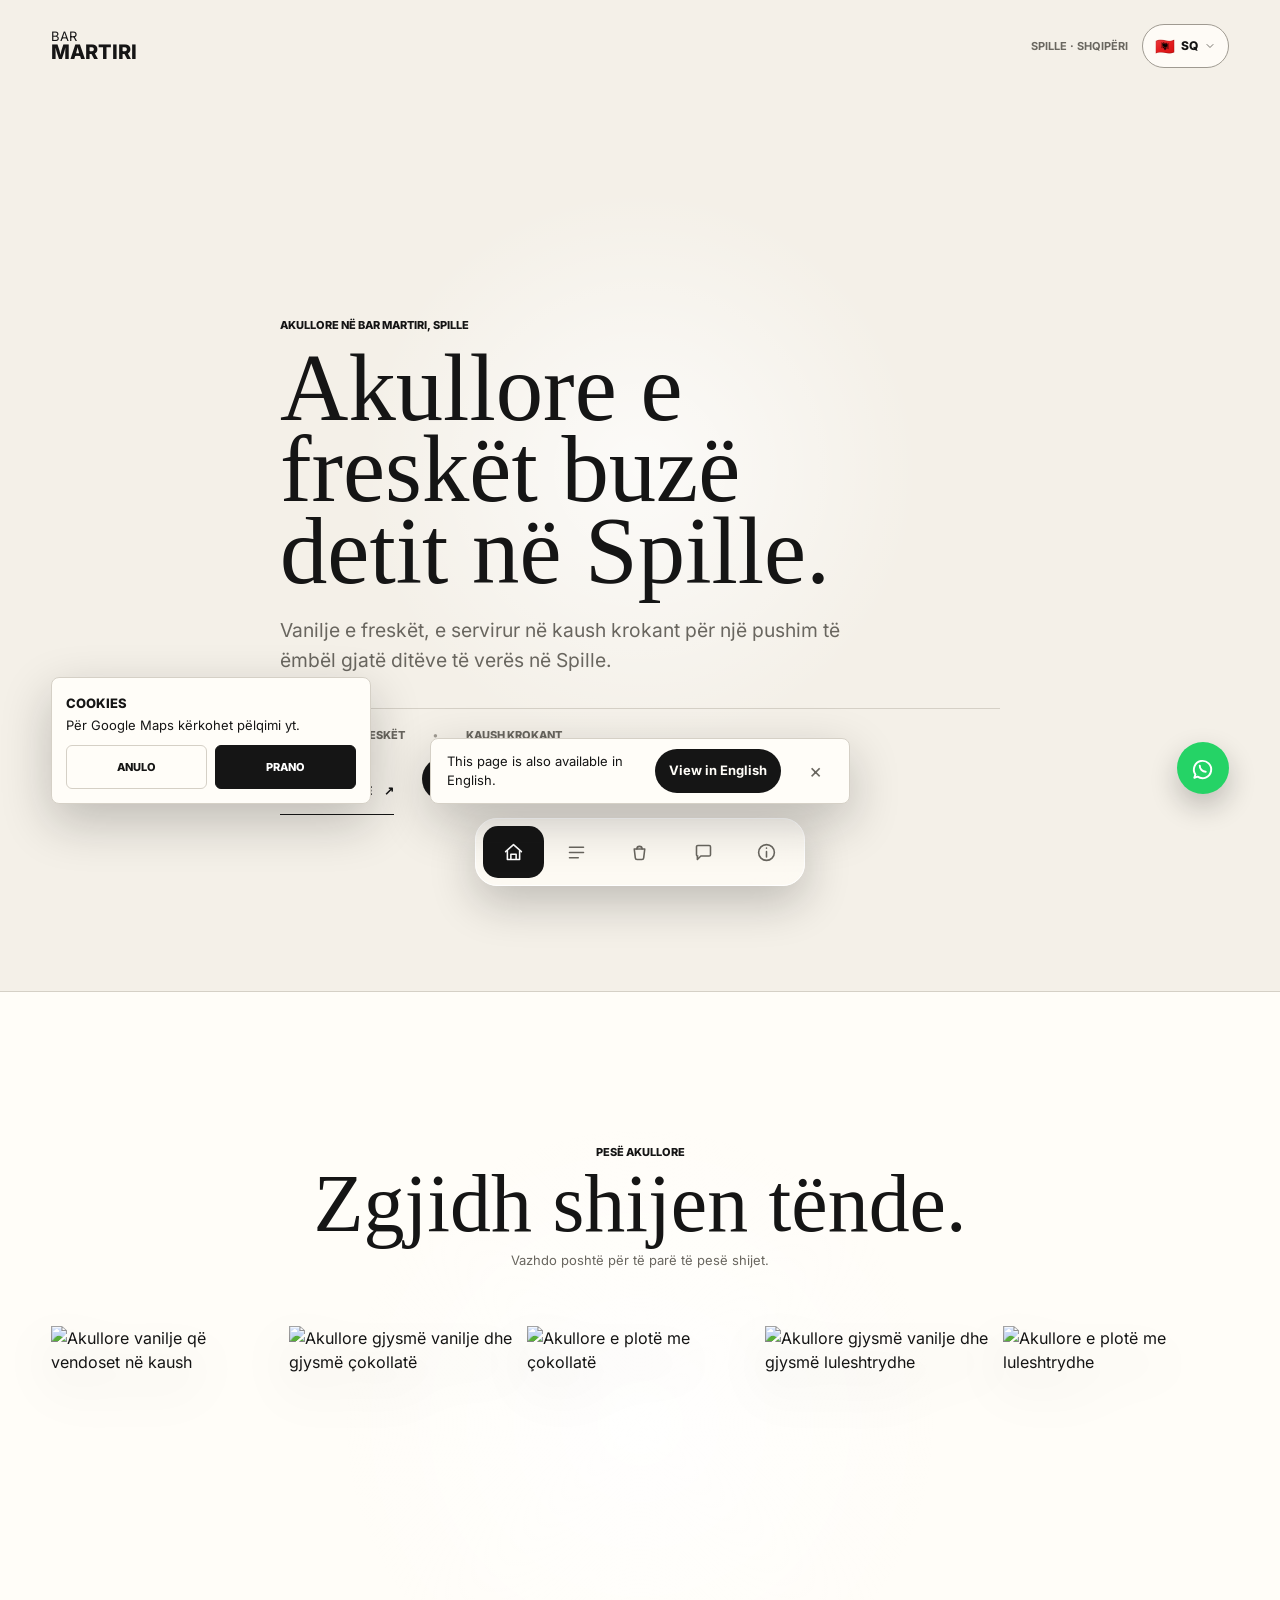
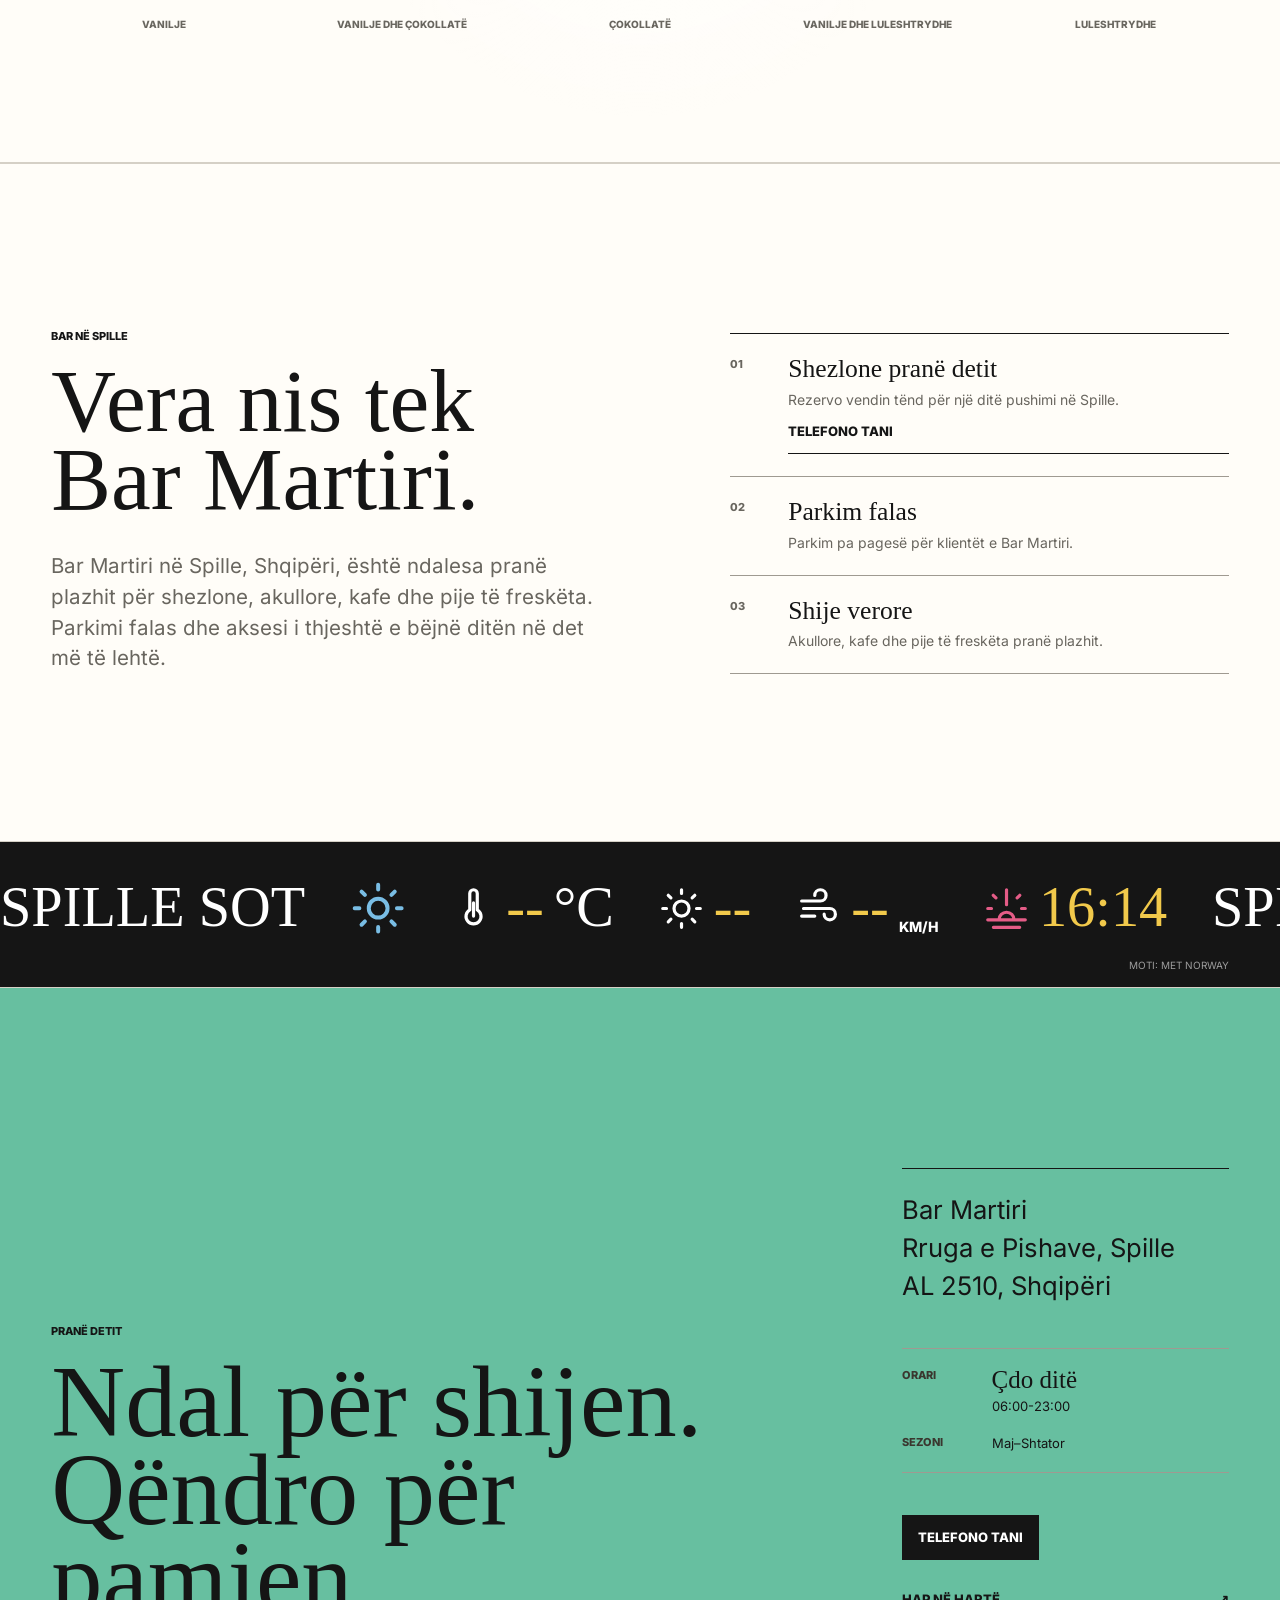
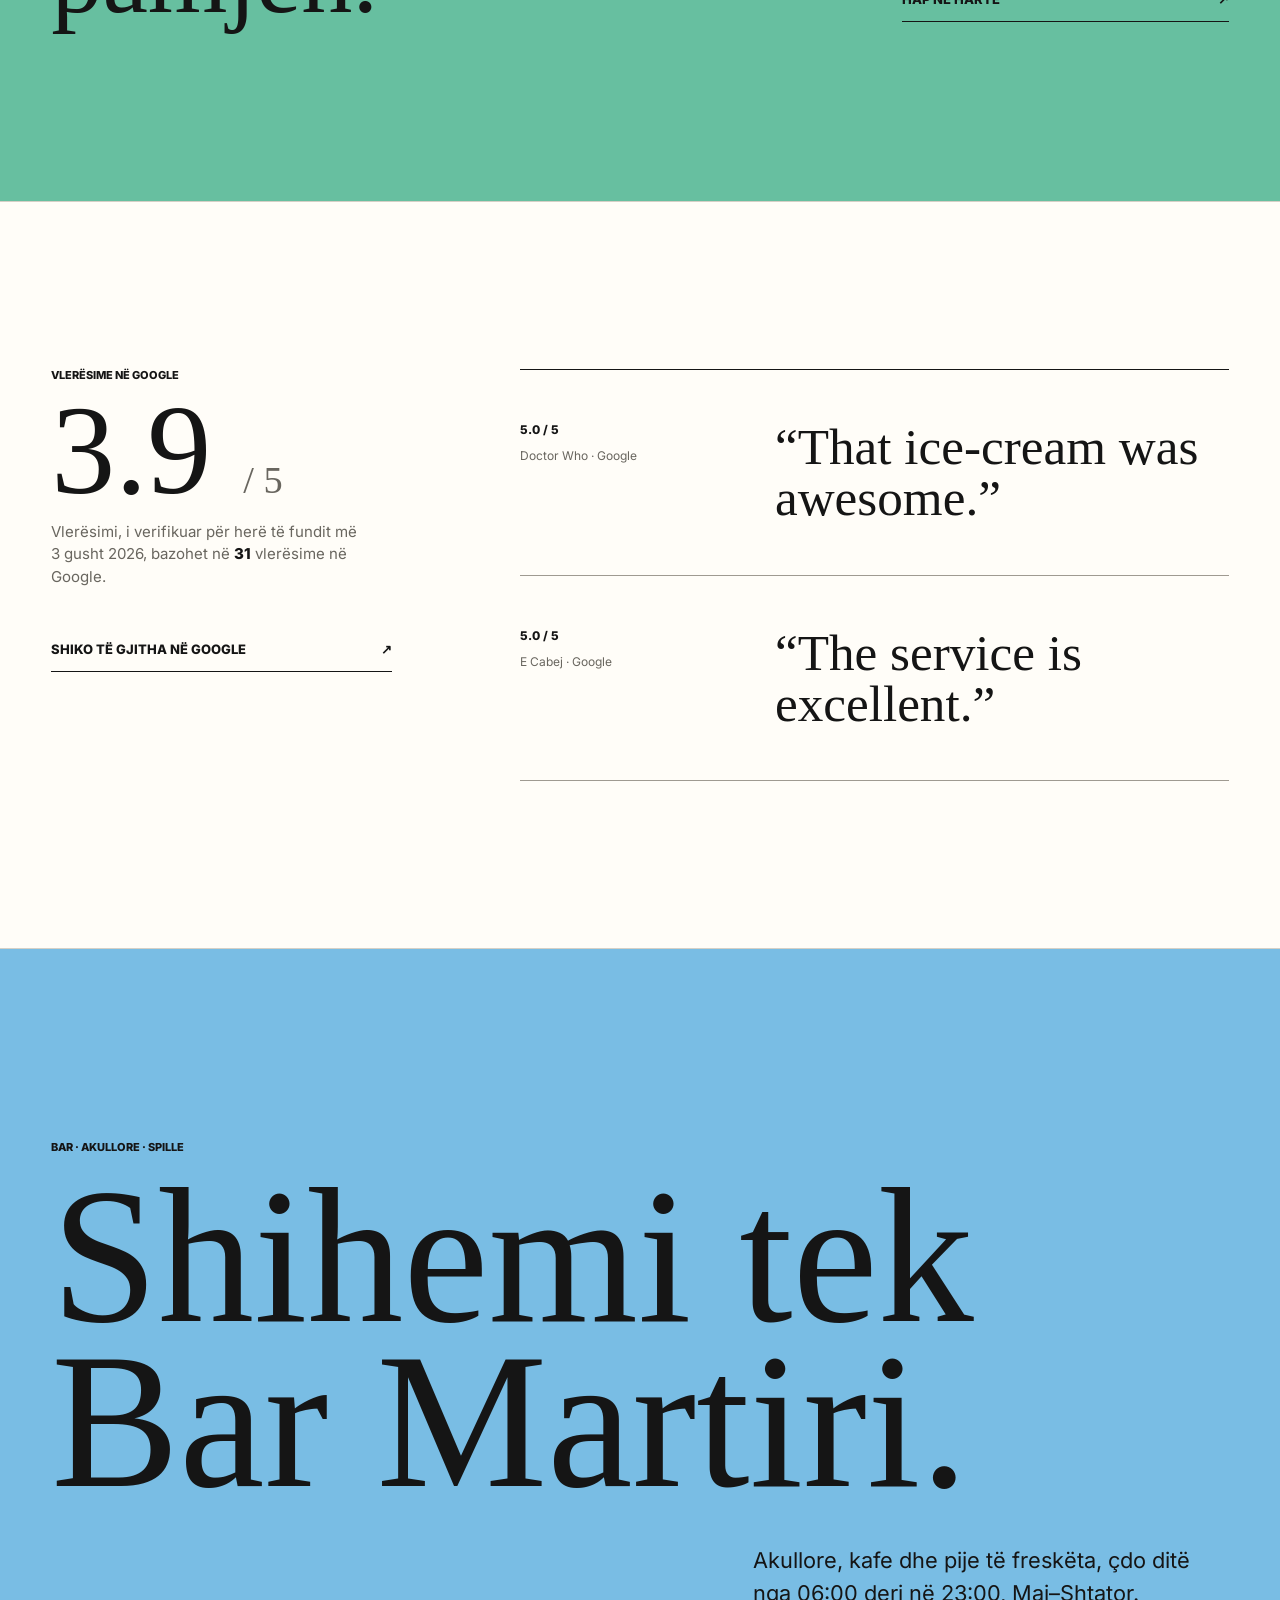
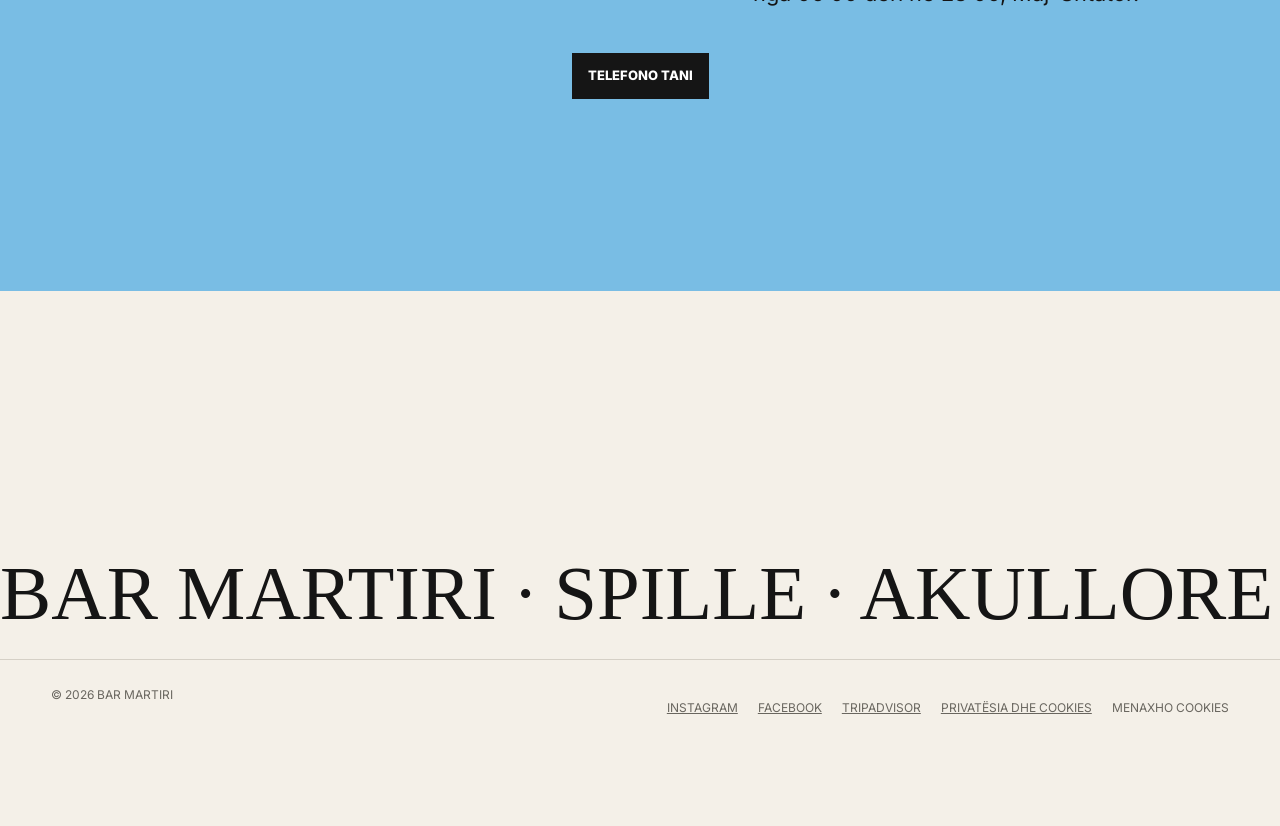
==== commit 132338db: "Stop the ordering flow sending food to the wrong umbrella The three lowest heuristic scores in the r" ====
--- a/index.html
+++ b/index.html
@@ -518,7 +518,6 @@
           <a href="https://www.tripadvisor.com/Restaurant_Review-g19102012-d34595569-Reviews-Bar_Martiri-Spille_Tirana_County.html" target="_blank" rel="noreferrer">Tripadvisor</a>
           <a href="/privacy">Privatësia dhe cookies</a>
           <button type="button" data-cookie-settings>Menaxho cookies</button>
-          <a href='/admin'>Admin</a>
         </nav>
       </div>
     </footer>
@@ -605,7 +604,7 @@
           </div>
           <nav class="category-tabs" aria-label="Mini menuja e kategorive" data-category-tabs></nav>
         </div>
-        <div class="menu-catalog" id="menu-product-grid" data-product-grid aria-live="polite"></div>
+        <div class="menu-catalog" id="menu-product-grid" data-product-grid></div>
         <p class="menu-status" data-menu-status role="status"></p>
       </section>
 
@@ -809,6 +808,7 @@
         <div class="basket-body">
           <div class="basket-items" data-basket-items></div>
           <p class="basket-empty" data-basket-empty>Shporta është bosh.</p>
+          <button class="text-link" type="button" data-basket-browse>Shiko menunë</button>
 
           <div class="basket-summary" data-basket-summary hidden>
             <div class="basket-total-row">
@@ -822,14 +822,19 @@
                 <input name="name" type="text" required maxlength="80" autocomplete="name">
               </label>
               <label>
-                Telefoni (opsionale)
-                <input name="phone" type="tel" maxlength="30" autocomplete="tel">
+                Telefoni
+                <input name="phone" type="tel" required maxlength="30" autocomplete="tel">
               </label>
               <p class="basket-location-label">Ku je?</p>
+              <p class="basket-location-help">
+                Numri i sektorit, i rreshtit dhe i çadrës janë të shkruar në shtyllën e çadrës tënde.
+                Porosinë ta sjellim aty, zakonisht brenda 10 minutash. Paguhet në dorëzim.
+              </p>
               <div class="basket-location-row">
                 <label>
                   Sektori
                   <select name="umbrellaSection" data-umbrella-section required>
+                    <option value="" selected disabled>Zgjidh</option>
                     <option value="A">A</option>
                     <option value="B">B</option>
                   </select>
@@ -843,6 +848,7 @@
                   <select name="umbrellaNumber" data-umbrella-number required></select>
                 </label>
               </div>
+              <p class="basket-location-confirm" data-order-confirm role="status" aria-live="polite" hidden></p>
               <label>
                 Shënim shtesë (opsionale)
                 <input name="note" type="text" maxlength="120">
--- a/styles.css
+++ b/styles.css
@@ -2079,6 +2079,28 @@
   display: none;
 }
 
+.basket-location-help {
+  margin: 0 0 14px;
+  color: var(--ink-soft);
+  font-size: 13px;
+  line-height: 1.5;
+}
+
+.basket-location-confirm {
+  margin: 12px 0 0;
+  padding: 10px 12px;
+  border-radius: var(--radius);
+  background: var(--milk);
+  color: var(--ink);
+  font-size: 13px;
+  font-weight: 700;
+  line-height: 1.4;
+}
+
+.basket-location-confirm[hidden] {
+  display: none;
+}
+
 .hero-actions {
   display: flex;
   flex-wrap: wrap;
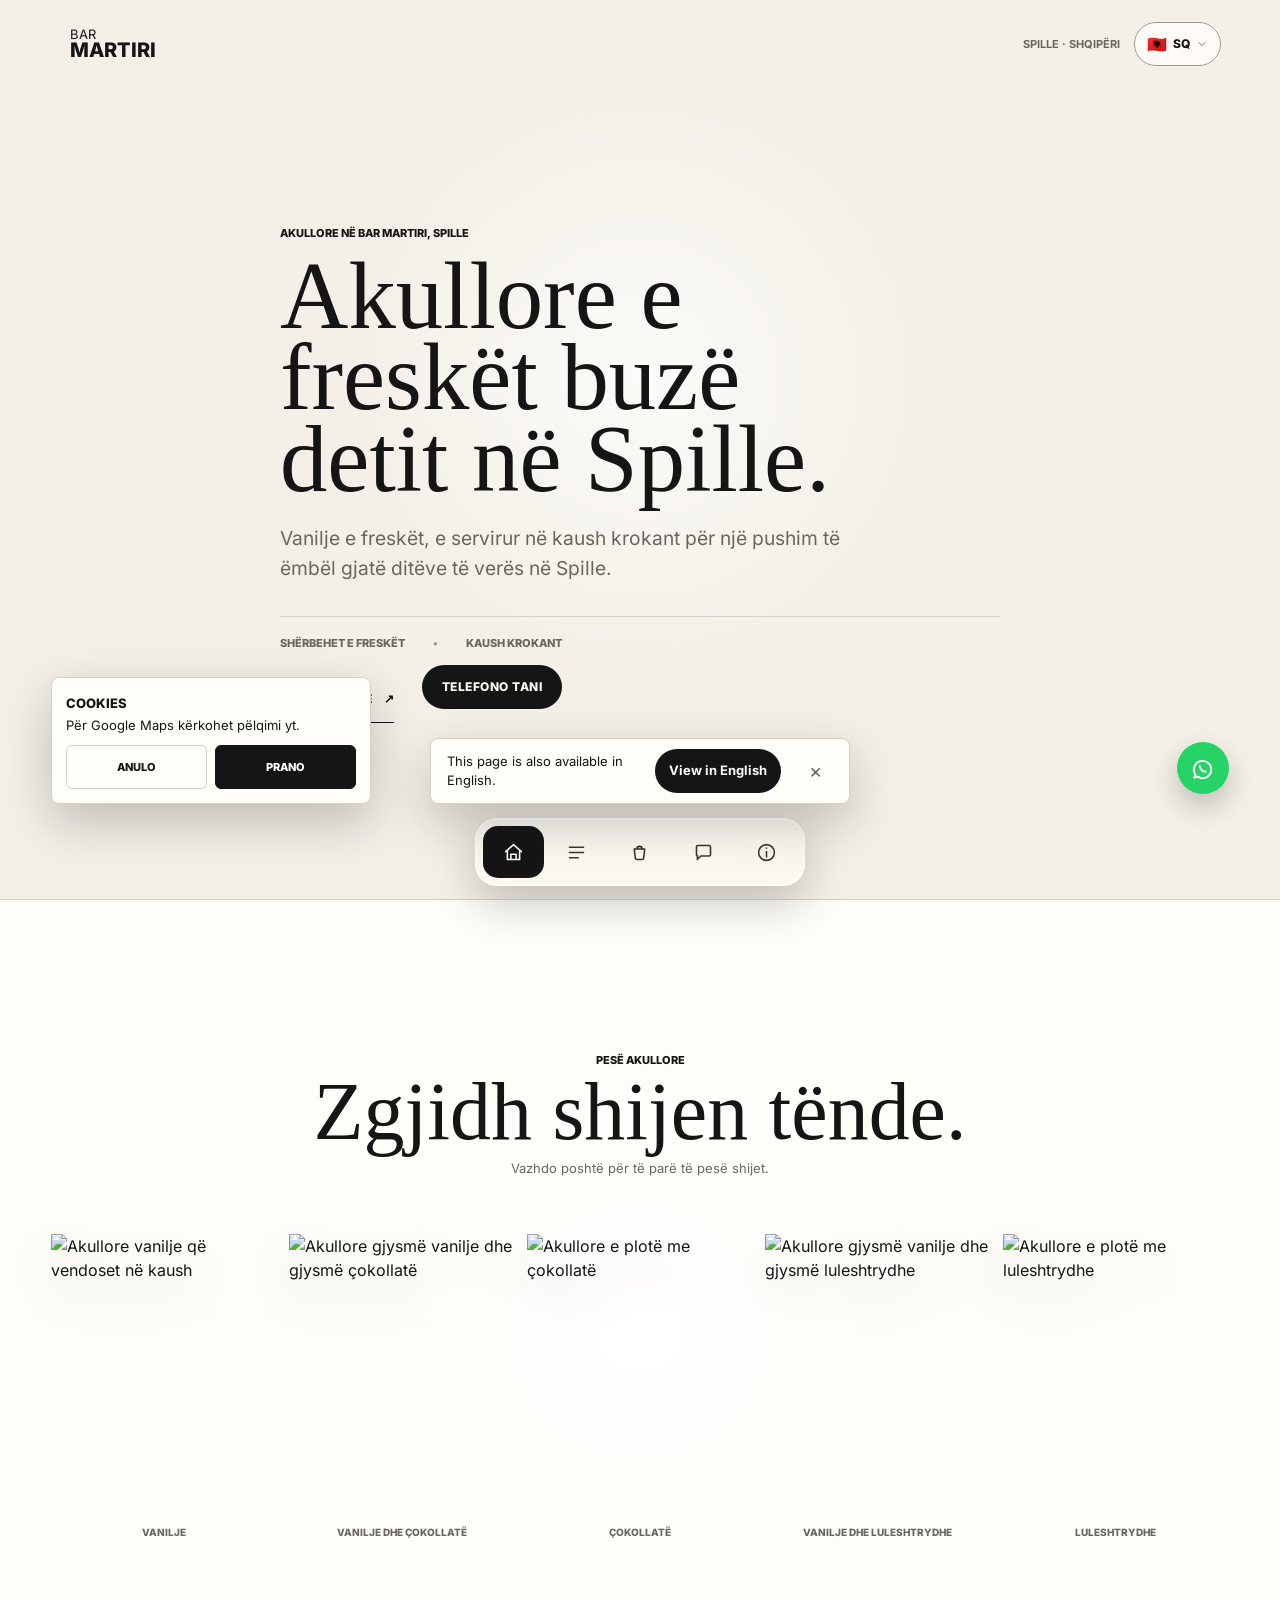
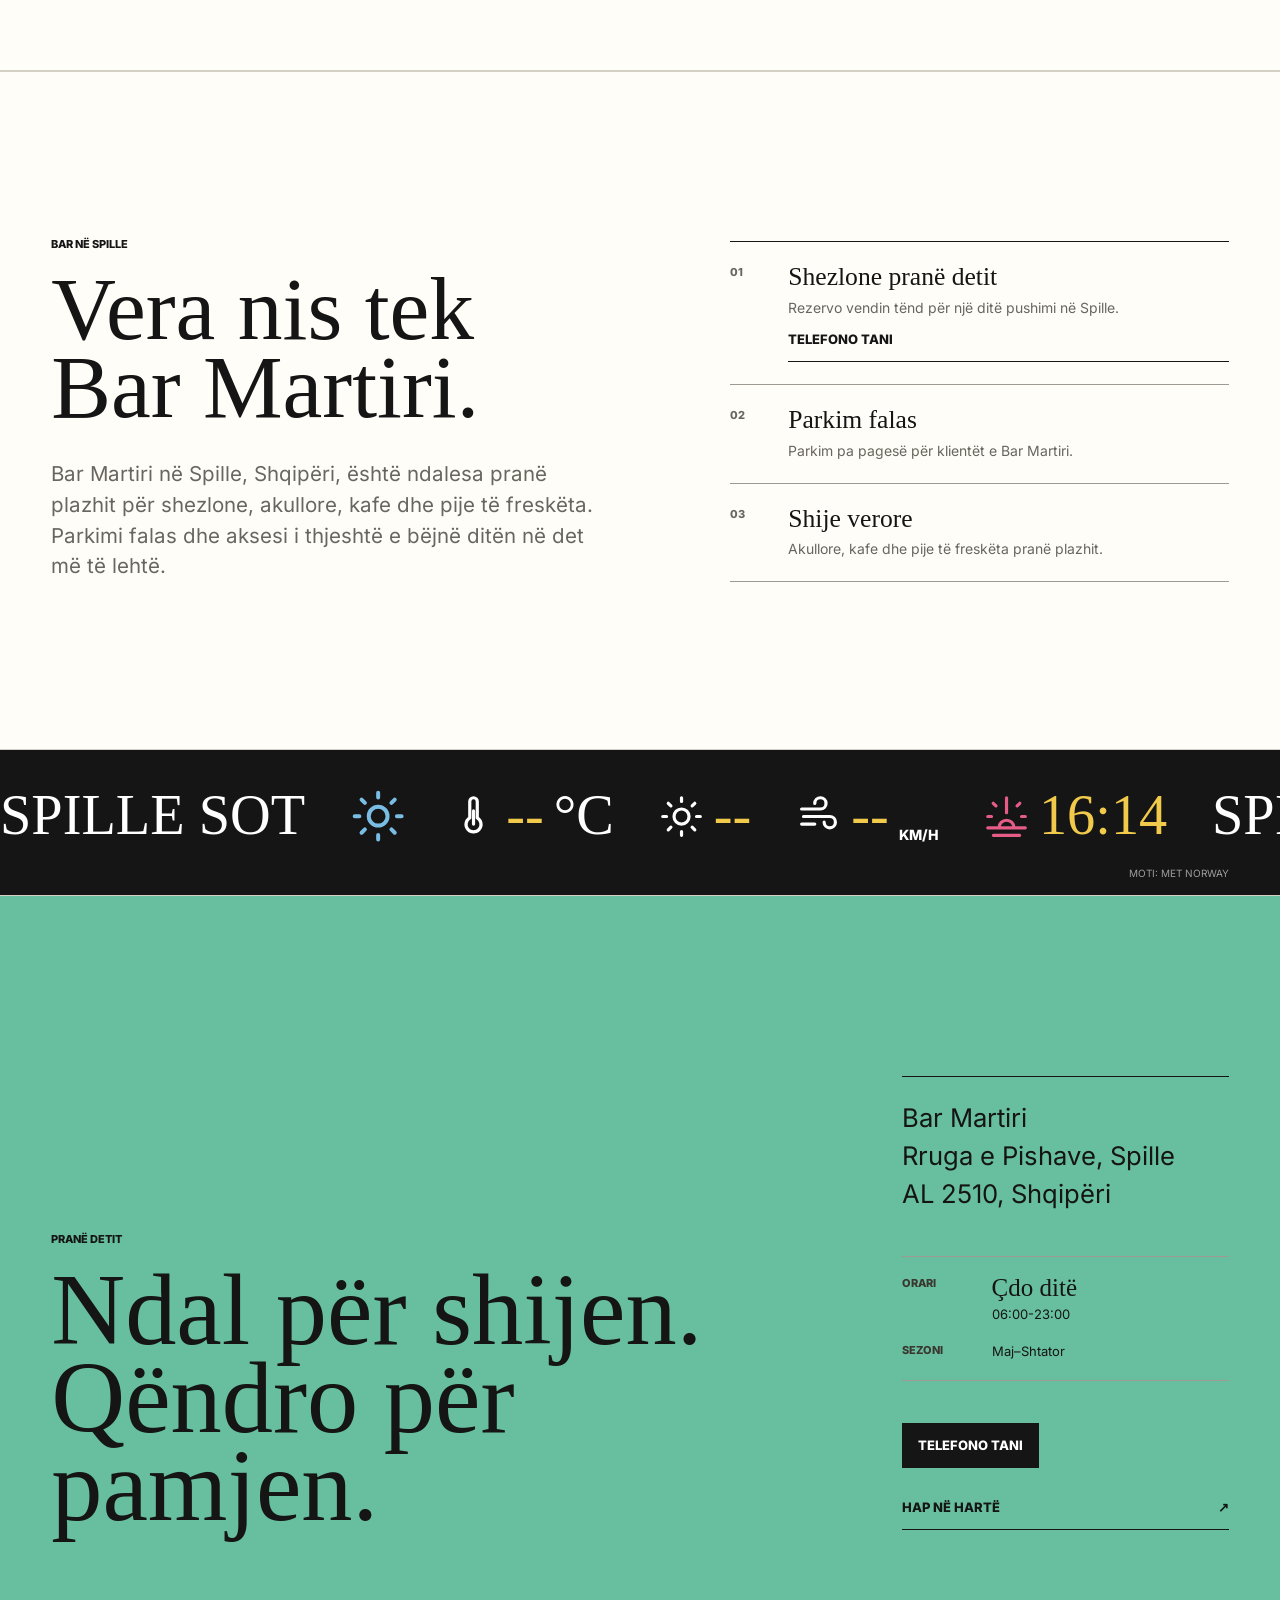
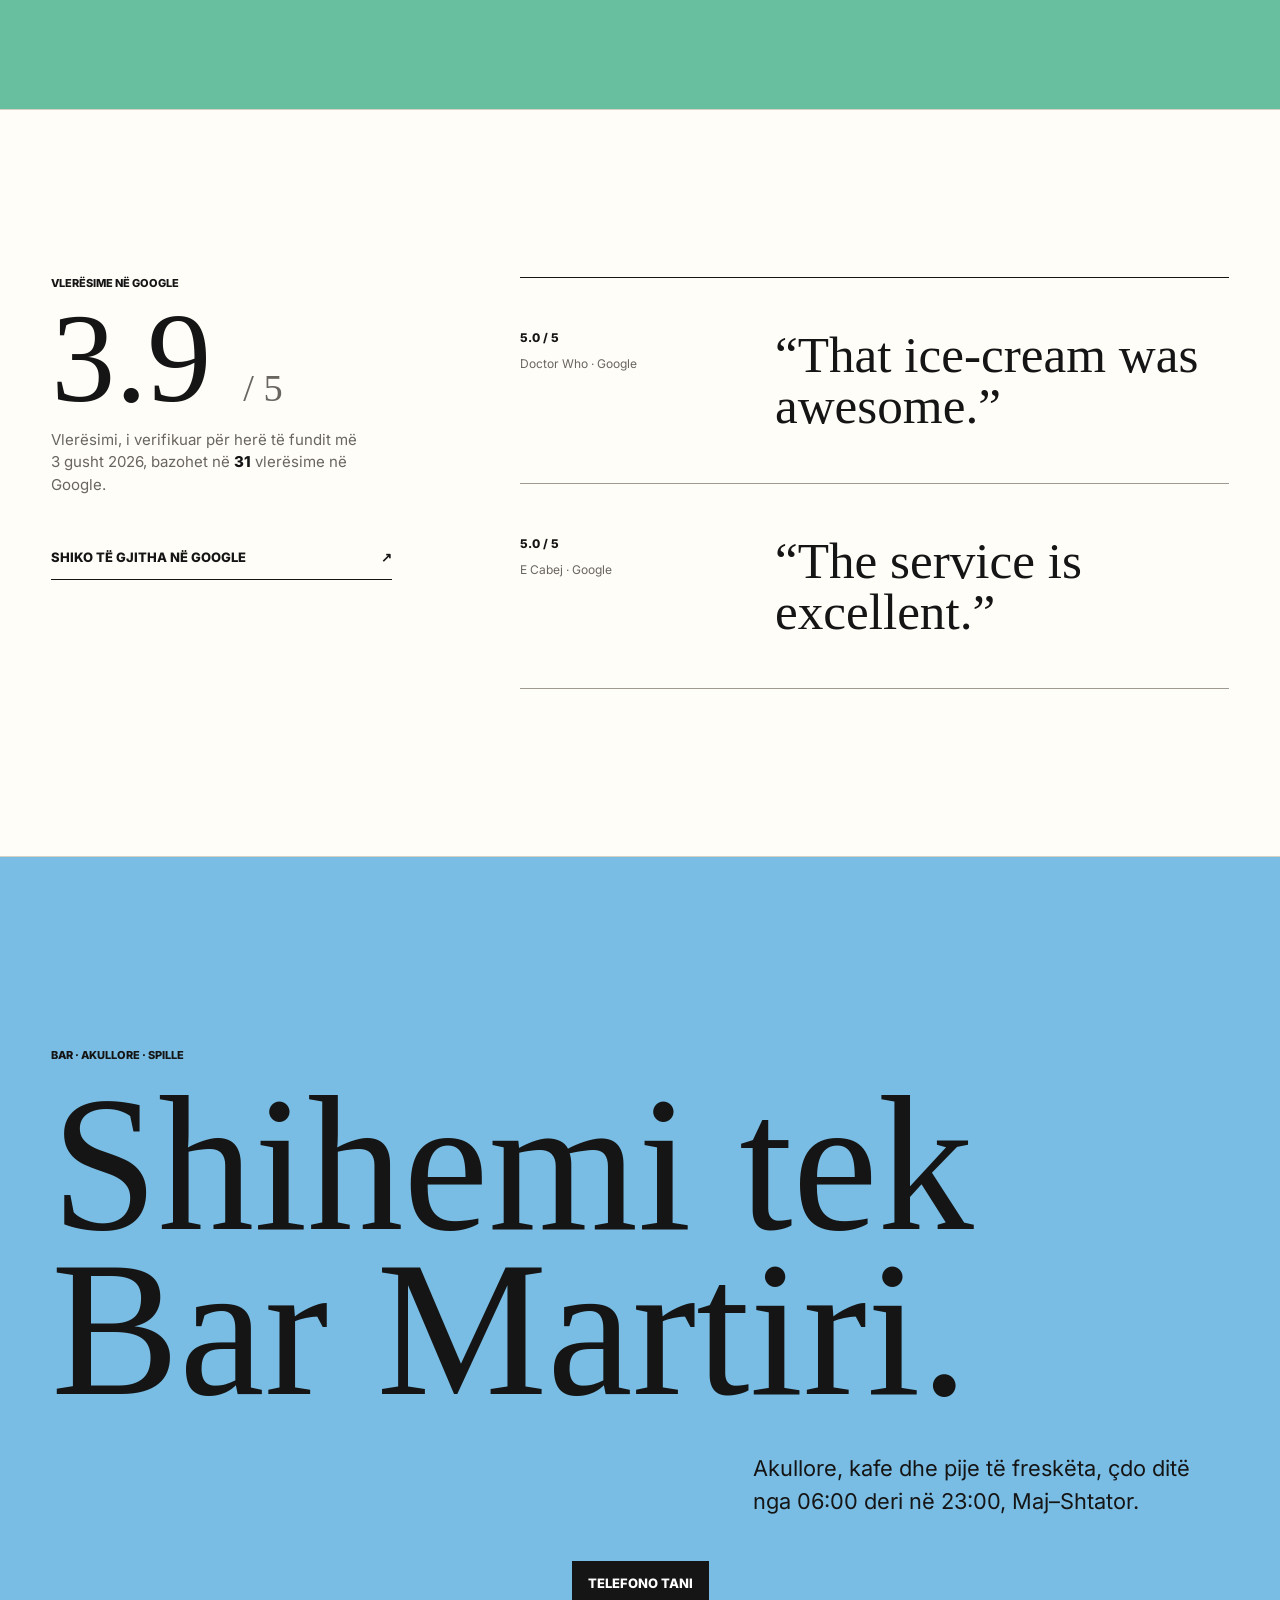
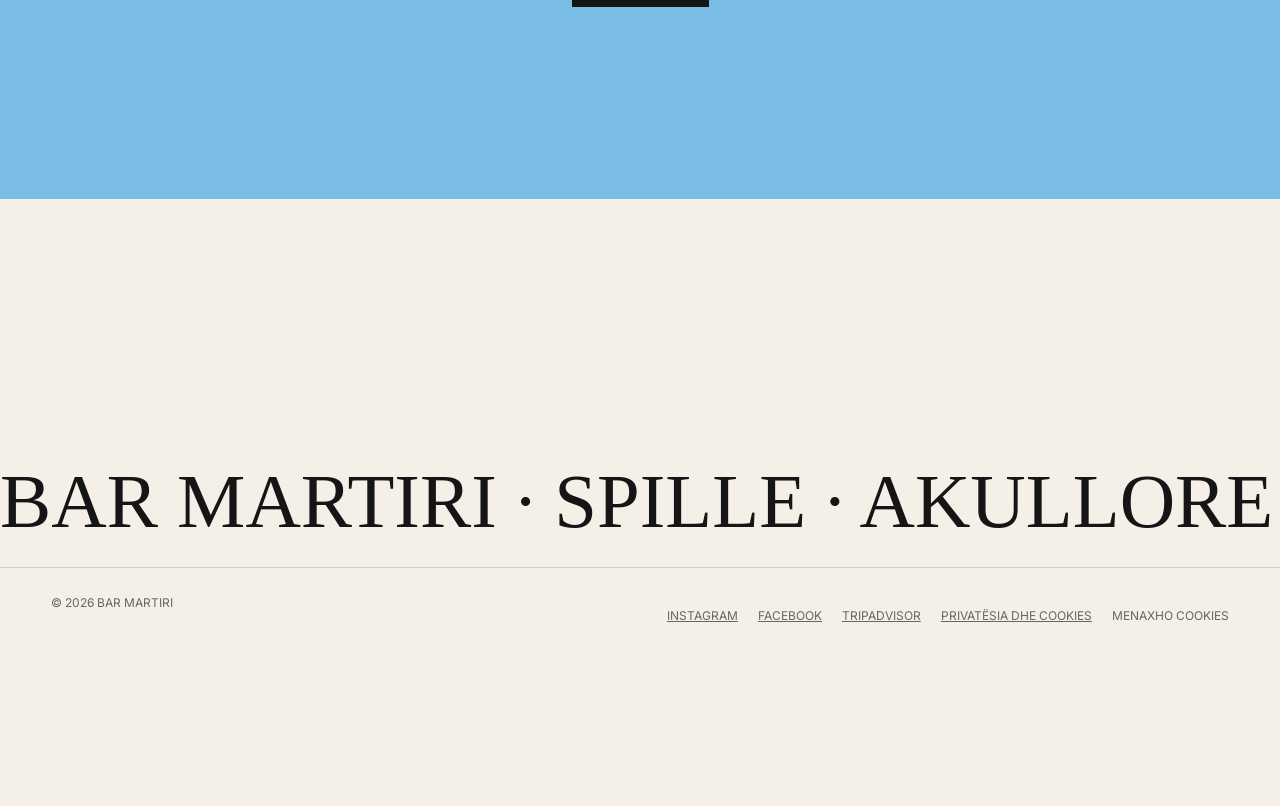
==== commit c12ddff9: "Give the header Apple Mail's glass bar, and animate the dock panels At scroll 0 the header carries n" ====
--- a/index.html
+++ b/index.html
@@ -169,38 +169,51 @@
         ]
       }
     </script>
-    <link rel="stylesheet" href="styles.css?v=20260824-1">
+    <link rel="stylesheet" href="styles.css">
   </head>
   <body>
     <a class="skip-link" href="#main">Kalo te përmbajtja</a>
 
     <header class="site-header" aria-label="Kreu i faqes">
-      <a class="wordmark" href="#home" aria-label="Bar Martiri, kryefaqja">
-        <span>Bar</span>
-        <strong>Martiri</strong>
-      </a>
-      <div class="header-tools">
-        <p class="place-mark">Spille · Shqipëri</p>
-        <div class="language-switcher" data-language-switcher>
-          <button type="button" class="language-toggle" data-language-toggle aria-haspopup="listbox" aria-expanded="false" aria-label="Ndrysho gjuhën">
-            <span class="language-flag" data-language-flag aria-hidden="true"></span>
-            <span data-language-code></span>
-            <svg class="language-chevron" aria-hidden="true" viewBox="0 0 24 24"><path d="m6 9 6 6 6-6"></path></svg>
-          </button>
-          <div class="language-menu" data-language-menu role="listbox" hidden>
-            <button type="button" role="option" data-language-switch="sq" aria-pressed="true">
-              <span class="language-flag" aria-hidden="true">🇦🇱</span>Shqip
+      <div class="header-bar">
+        <a class="wordmark" href="#home" aria-label="Bar Martiri, kryefaqja">
+          <span>Bar</span>
+          <strong>Martiri</strong>
+        </a>
+        <div class="header-tools">
+          <p class="place-mark">Spille · Shqipëri</p>
+          <div class="language-switcher" data-language-switcher>
+            <button type="button" class="language-toggle" data-language-toggle aria-haspopup="listbox" aria-expanded="false" aria-label="Ndrysho gjuhën">
+              <span class="language-flag" data-language-flag aria-hidden="true"></span>
+              <span data-language-code></span>
+              <svg class="language-chevron" aria-hidden="true" viewBox="0 0 24 24"><path d="m6 9 6 6 6-6"></path></svg>
             </button>
-            <button type="button" role="option" data-language-switch="it" aria-pressed="false">
-              <span class="language-flag" aria-hidden="true">🇮🇹</span>Italiano
-            </button>
-            <button type="button" role="option" data-language-switch="en" aria-pressed="false">
-              <span class="language-flag" aria-hidden="true">🇬🇧</span>English
-            </button>
+            <div class="language-menu" data-language-menu role="listbox" hidden>
+              <button type="button" role="option" data-language-switch="sq" aria-pressed="true">
+                <span class="language-flag" aria-hidden="true">🇦🇱</span>Shqip
+              </button>
+              <button type="button" role="option" data-language-switch="it" aria-pressed="false">
+                <span class="language-flag" aria-hidden="true">🇮🇹</span>Italiano
+              </button>
+              <button type="button" role="option" data-language-switch="en" aria-pressed="false">
+                <span class="language-flag" aria-hidden="true">🇬🇧</span>English
+              </button>
+            </div>
           </div>
         </div>
       </div>
     </header>
+
+    <!-- Apple's scroll edge effect: four stacked blur layers rather than one, so
+         the ramp under the bar has no seam. Each layer is a separate GPU render
+         pass, so the count is a real cost -- do not add more without measuring.
+         Decorative only, and it must never take a click. -->
+    <div class="scroll-edge" aria-hidden="true">
+      <span></span>
+      <span></span>
+      <span></span>
+      <span></span>
+    </div>
 
     <main id="main">
       <section class="hero-section" id="home" aria-labelledby="story-title">
@@ -335,7 +348,7 @@
         </ul>
       </section>
 
-      <section class="spille-today" aria-labelledby="spille-today-title" data-spille-dashboard>
+      <section class="spille-today" aria-labelledby="spille-today-title" data-spille-dashboard data-dark-surface>
         <svg class="weather-icon-defs" aria-hidden="true">
           <symbol id="weather-icon-sun" viewBox="0 0 24 24">
             <circle cx="12" cy="12" r="4"></circle>
@@ -710,7 +723,7 @@
               <p>Të presim nga ora 06:00 deri në 23:00, Maj–Shtator.</p>
             </article>
           </div>
-          <div class="reservation-band">
+          <div class="reservation-band" data-dark-surface>
             <div>
               <p class="eyebrow">Rezervime shezlonesh</p>
               <h3>Rezervo me telefon</h3>
@@ -975,10 +988,10 @@
       </button>
     </nav>
 
-    <script defer src="supabase-config.js?v=20260809-2"></script>
-    <script defer src="product-image-map.js?v=20260806-2"></script>
-    <script defer src="menu-data.js?v=20260809-1"></script>
-    <script defer src="script.js?v=20260824-1"></script>
-    <script defer src="/vercel-analytics.js?v=20260808-1"></script>
+    <script defer src="supabase-config.js"></script>
+    <script defer src="product-image-map.js"></script>
+    <script defer src="menu-data.js"></script>
+    <script defer src="script.js"></script>
+    <script defer src="/vercel-analytics.js"></script>
   </body>
 </html>
--- a/styles.css
+++ b/styles.css
@@ -29,7 +29,7 @@
   --paper-strong: #fffdf8;
   --ink: #151515;
   --ink-soft: #69665f;
-  --ink-soft-on-mint: #3a372f;
+  --ink-soft-strong: #3a372f; /* muted ink that survives mint and glass backdrops */
   --line: #d5d0c6;
   --line-strong: #9f9a91;
   --white: #ffffff;
@@ -42,8 +42,10 @@
   --mint: #67bfa0;
   --sky: #79bde4;
   --lavender: #9b87ce;
-  --dock-bg: rgba(255, 253, 248, 0.76);
-  --dock-bg-strong: rgba(255, 253, 248, 0.92);
+  --dock-bg: rgba(255, 253, 248, 0.62);
+  --dock-bg-strong: rgba(255, 253, 248, 0.74);
+  --glass-rim: rgba(255, 255, 255, 0.88);
+  --glass-blur: blur(30px) saturate(1.9);
   --scrim: rgba(21, 21, 21, 0.38);
   --shadow-soft: rgba(21, 21, 21, 0.14);
   --shadow-strong: rgba(21, 21, 21, 0.24);
@@ -54,6 +56,7 @@
   --page-pad: clamp(20px, 4vw, 64px);
   --dock-height: 68px;
   --dock-compact-height: 54px;
+  --edge-height: 132px;
   --radius: 8px;
   --ease-out: cubic-bezier(0.22, 1, 0.36, 1);
   --ease-standard: cubic-bezier(0.4, 0, 0.2, 1);
@@ -66,6 +69,15 @@
 html {
   color-scheme: light;
   scroll-behavior: smooth;
+  /* Every in-page anchor used to land underneath the fixed header, which is an
+     88px box (92px under 640px). Clearing the whole edge band rather than just
+     the header is deliberate: anything the browser scrolls into view -- an
+     anchor, or a control Tab reaches off-screen -- has to land on crisp
+     content, not parked 40px inside the effect. */
+  scroll-padding-top: calc(var(--edge-height) + 8px);
+  /* mirror image: the fixed dock owns the bottom ~82px, so a control tabbed
+     into view from below would park behind it */
+  scroll-padding-bottom: calc(var(--dock-height) + 34px);
   overflow-x: clip;
   overscroll-behavior-y: contain;
 }
@@ -148,26 +160,327 @@
 }
 
 .site-header {
-  position: sticky;
-  z-index: 10;
+  position: fixed;
+  z-index: 60;
   top: 0;
   left: 0;
   display: flex;
   width: 100%;
-  align-items: flex-start;
   justify-content: space-between;
-  padding: 24px var(--page-pad);
+  padding: 14px var(--page-pad);
+  /* Load-bearing: this is a full-viewport-width strip, so every interactive
+     descendant has to opt back in with pointer-events: auto (.wordmark,
+     .header-tools, .privacy-back). Forgetting that is why the privacy pages'
+     back link was dead for so long. */
   pointer-events: none;
+  /* translateZ keeps Safari re-sampling the backdrop of the glass inside: a
+     backdrop-filter under position: fixed otherwise freezes at the scroll
+     position it was first painted at. transform is not a backdrop root, so it
+     costs the glass nothing. Never add opacity here -- opacity below 1 IS a
+     backdrop root, and it would erase the capsule's glass silently. */
+  transform: translateZ(0);
+}
+
+/* Stays visible at every scroll position -- it carries the language switcher,
+   which a visitor deep in the page still needs. Nothing about it moves on
+   scroll: the bar gains material in place, and the scroll edge below it does
+   the work the old shrink used to do. Animating its padding cost two
+   simultaneous layout passes per frame on the busiest gesture on the page. */
+
+/* The bar carries no material until there is content underneath it: at scroll 0
+   nothing needs separating, so nothing is drawn. Once the page slides under it
+   gathers into a glass capsule -- deliberately the same rim, radius and blur as
+   .bottom-dock, matching the dock's *compact* background (--dock-bg-strong, not
+   its resting --dock-bg), so the site reads as one glass rather than two. Those
+   values are duplicated from .bottom-dock rather than shared; if you retune the
+   dock's surface, retune this with it.
+
+   NOTE: .site-header is also used by privacy.html, which has NO .header-bar --
+   its two links are direct children. Anything added here that the header rules
+   depend on has to keep working for that shape too. */
+.header-bar {
+  display: flex;
+  width: min(var(--content), 100%);
+  margin-inline: auto;
+  align-items: center;
+  justify-content: space-between;
+  gap: 16px;
+  padding: 7px 7px 7px 18px;
+  border: 1px solid transparent;
+  border-radius: 22px;
+  pointer-events: none;
+  /* Paint-only. Nothing here changes the box, so no frame in the transition
+     costs a layout pass. */
   transition:
-    transform 260ms var(--ease-out),
-    opacity 260ms var(--ease-out);
-}
-
-.site-header.is-out {
+    border-color 300ms var(--ease-out),
+    background-color 300ms var(--ease-out),
+    box-shadow 300ms var(--ease-out);
+}
+
+.site-header.is-compact .header-bar {
+  border-color: var(--glass-rim);
+  background: var(--dock-bg-strong);
+  box-shadow:
+    0 16px 46px var(--shadow-strong),
+    inset 0 1px 0 rgba(255, 255, 255, 0.9),
+    inset 0 -1px 0 rgba(255, 255, 255, 0.35);
+  backdrop-filter: var(--glass-blur);
+  -webkit-backdrop-filter: var(--glass-blur);
+  pointer-events: auto;
+}
+
+/* Glass is a light surface. The muted ink that reads on paper falls to about
+   2.4:1 once the capsule sits over the black weather band, so the compact bar
+   borrows the dock's stronger token. */
+.site-header.is-compact .place-mark {
+  color: var(--ink-soft-strong);
+}
+
+/* Apple's scroll edge effect. A single masked backdrop-filter does not ramp --
+   the mask is applied AFTER the filter, so at half alpha you get the unblurred
+   image cross-faded with a fully blurred one, which reads as a ghost rather
+   than as softness. Four layers whose radius doubles (2.8 / 5.6 / 11.2 / 22.4)
+   quantise the ramp instead: each mask passes a 25% plateau with a 12.5% feather
+   either side, so neighbouring layers overlap and no seam is visible. Blur grows
+   upward, toward the bar. Layer 1 runs opaque to the top edge with no feather --
+   that is deliberate, maximum blur belongs at the very first pixel.
+
+   Never write the radii as blur(var(--x)). Safari silently DROPS var() inside
+   -webkit-backdrop-filter, so the whole effect renders as tint-only on every
+   iPhone while getComputedStyle still reports the resolved value. The literals
+   are the fix, not an oversight.
+
+   Never fade this in with opacity either: an ancestor below opacity 1 starts a
+   new backdrop root, leaving every layer with nothing to sample. Each layer is
+   also its own GPU render pass whose input is the previous layer's output, so
+   the count is a real per-frame cost -- do not add layers without measuring. */
+.scroll-edge {
+  position: fixed;
+  z-index: 59;
+  top: 0;
+  left: 0;
+  width: 100%;
+  /* Driven straight off scroll position by script.js, with no transition: Apple's
+     edge tracks the finger continuously rather than snapping at a threshold, and
+     transitioning the height would reallocate all six blur surfaces on every one
+     of the ~25 frames. At progress 0 the box is zero-tall, which is what actually
+     makes the layers free at rest -- so whatever replaces this must never give
+     the container a non-zero parked height. */
+  height: calc(var(--edge-progress, 0) * var(--edge-height));
+  pointer-events: none;
+  transform: translateZ(0);
+}
+
+/* An open dock panel is its own surface -- it carries its own title, close
+   button and language switcher -- so neither the bar nor the edge belongs on top
+   of it. The header paints ABOVE every panel (z 60 vs 40) and was previously
+   held back only by the inert attribute, which stops clicks but still paints:
+   the capsule landed squarely on the panel's title row and close button.
+
+   visibility, not opacity: opacity below 1 would make .site-header a backdrop
+   root and silently erase the capsule's glass on the way back in. */
+body:has(.dock-panel.is-open) .site-header,
+body:has(.dock-panel.is-open) .scroll-edge {
+  visibility: hidden;
+}
+
+body:has(.dock-panel.is-open) .scroll-edge {
+  display: none;
+}
+
+/* Without this the spans are empty INLINE elements with a zero-area box, and
+   every backdrop-filter below paints nothing at all -- the effect silently
+   degrades to the tint on its own. */
+.scroll-edge span {
+  position: absolute;
+  inset: 0;
+  display: block;
+}
+
+.scroll-edge span:nth-child(1) {
+  backdrop-filter: blur(22.4px);
+  -webkit-backdrop-filter: blur(22.4px);
+  mask-image: linear-gradient(
+    to top,
+    transparent 62.5%,
+    #000 75%,
+    #000 100%
+  );
+  -webkit-mask-image: linear-gradient(
+    to top,
+    transparent 62.5%,
+    #000 75%,
+    #000 100%
+  );
+}
+
+.scroll-edge span:nth-child(2) {
+  backdrop-filter: blur(11.2px);
+  -webkit-backdrop-filter: blur(11.2px);
+  mask-image: linear-gradient(
+    to top,
+    transparent 37.5%,
+    #000 50%,
+    #000 75%,
+    transparent 87.5%
+  );
+  -webkit-mask-image: linear-gradient(
+    to top,
+    transparent 37.5%,
+    #000 50%,
+    #000 75%,
+    transparent 87.5%
+  );
+}
+
+.scroll-edge span:nth-child(3) {
+  backdrop-filter: blur(5.6px);
+  -webkit-backdrop-filter: blur(5.6px);
+  mask-image: linear-gradient(
+    to top,
+    transparent 12.5%,
+    #000 25%,
+    #000 50%,
+    transparent 62.5%
+  );
+  -webkit-mask-image: linear-gradient(
+    to top,
+    transparent 12.5%,
+    #000 25%,
+    #000 50%,
+    transparent 62.5%
+  );
+}
+
+.scroll-edge span:nth-child(4) {
+  backdrop-filter: blur(2.8px);
+  -webkit-backdrop-filter: blur(2.8px);
+  mask-image: linear-gradient(
+    to top,
+    transparent 0%,
+    #000 12.5%,
+    #000 25%,
+    transparent 37.5%
+  );
+  -webkit-mask-image: linear-gradient(
+    to top,
+    transparent 0%,
+    #000 12.5%,
+    #000 25%,
+    transparent 37.5%
+  );
+}
+
+/* The wash: the half of the effect that blur cannot do. Apple's is adaptive --
+   over light content it fades toward white, and over dark content it explicitly
+   does NOT lighten, it dims, so a black band never hazes to grey. CSS cannot
+   read what is behind a fixed element, so the page's one dark section drives it
+   from script.js. z-index keeps both veils above the blur layers; if they sat
+   below, the layers would sample and blur the veil itself. */
+.scroll-edge::before,
+.scroll-edge::after {
+  position: absolute;
+  z-index: 1;
+  inset: 0;
+  content: '';
+  transition: opacity 320ms var(--ease-out);
+}
+
+/* Both washes clear by 45% of the band, which is just below the capsule. The
+   wash exists to keep the BAR legible over moving content; carried further down
+   it tints ordinary page text instead, and --ink-soft on --paper is only 5.04:1
+   to begin with, so even a 15% veil pushes body copy under 4.5:1. Below the
+   capsule, blur alone does the work. */
+.scroll-edge::before {
+  background: linear-gradient(
+    to top,
+    transparent 45%,
+    color-mix(in srgb, var(--paper-strong) 34%, transparent) 100%
+  );
+}
+
+.scroll-edge::after {
+  background: linear-gradient(to top, transparent 45%, rgba(21, 21, 21, 0.25) 100%);
   opacity: 0;
-  pointer-events: none;
-  transform: translateY(calc(-100% - 8px));
-}
+}
+
+:root.is-over-dark .scroll-edge::before {
+  opacity: 0;
+}
+
+:root.is-over-dark .scroll-edge::after {
+  opacity: 1;
+}
+
+/* One rule for all three no-glass cases: the edge IS the effect, so when the
+   effect cannot render or should not render, drop it whole and let the capsule
+   go opaque. Trying to keep a "less translucent" version of a translucency
+   effect only produces three subtly different half-measures.
+
+   The reduced-transparency query is written as a REMOVAL, never as
+   "(no-preference) { add blur }": Safari does not support the feature at all,
+   and an unrecognised feature makes the whole query fail to match -- which
+   would strip the effect from exactly the users who asked for it. */
+@supports not ((backdrop-filter: blur(1px)) or (-webkit-backdrop-filter: blur(1px))) {
+  .scroll-edge {
+    display: none;
+  }
+
+  .site-header.is-compact .header-bar {
+    background: var(--paper-strong);
+  }
+}
+
+@media (prefers-reduced-transparency: reduce) {
+  .scroll-edge {
+    display: none;
+  }
+
+  .site-header.is-compact .header-bar {
+    background: var(--paper-strong);
+    backdrop-filter: none;
+    -webkit-backdrop-filter: none;
+  }
+
+  .panel-header {
+    background: var(--paper);
+    backdrop-filter: none;
+    -webkit-backdrop-filter: none;
+    border-bottom: 1px solid var(--line);
+  }
+
+  .panel-header::after,
+  .menu-controls::after {
+    display: none;
+  }
+
+  .menu-controls {
+    background: var(--paper);
+    backdrop-filter: none;
+    -webkit-backdrop-filter: none;
+    border-bottom: 1px solid var(--line);
+  }
+}
+
+@media (forced-colors: active) {
+  .scroll-edge {
+    display: none;
+  }
+
+  /* background-image is forced to none here, so the gradient separators simply
+     disappear. Put the rules back rather than leaving the sticky chrome with no
+     boundary at all. forced-colors does not imply reduced-transparency. */
+  .panel-header::after,
+  .menu-controls::after {
+    display: none;
+  }
+
+  .panel-header,
+  .menu-controls {
+    border-bottom: 1px solid CanvasText;
+  }
+}
+
 
 .header-tools {
   display: flex;
@@ -374,8 +687,8 @@
 
 .flavor-story {
   position: relative;
-  height: 360vh;
-  min-height: 2500px;
+  height: 220vh;
+  min-height: 1500px;
   background: var(--paper-strong);
 }
 
@@ -745,7 +1058,7 @@
 }
 
 .visit-hours dt {
-  color: var(--ink-soft-on-mint);
+  color: var(--ink-soft-strong);
   font-size: 11px;
   font-weight: 800;
   text-transform: uppercase;
@@ -986,7 +1299,8 @@
 .footer-meta {
   display: flex;
   justify-content: space-between;
-  padding: 26px var(--page-pad) calc(var(--dock-height) + max(28px, env(safe-area-inset-bottom)));
+  padding: 26px var(--page-pad)
+    calc(var(--dock-height) + 52px + max(48px, env(safe-area-inset-bottom)));
   color: var(--ink-soft);
   font-size: 12px;
   text-transform: uppercase;
@@ -1030,12 +1344,15 @@
   grid-template-columns: repeat(5, minmax(0, 1fr));
   gap: 2px;
   padding: 7px;
-  border: 1px solid var(--white);
+  border: 1px solid var(--glass-rim);
   border-radius: 22px;
   background: var(--dock-bg);
-  box-shadow: 0 16px 46px var(--shadow-strong);
-  backdrop-filter: blur(24px) saturate(1.4);
-  -webkit-backdrop-filter: blur(24px) saturate(1.4);
+  box-shadow:
+    0 16px 46px var(--shadow-strong),
+    inset 0 1px 0 rgba(255, 255, 255, 0.9),
+    inset 0 -1px 0 rgba(255, 255, 255, 0.35);
+  backdrop-filter: var(--glass-blur);
+  -webkit-backdrop-filter: var(--glass-blur);
   transform: translateX(-50%);
   transition:
     width 380ms var(--ease-out),
@@ -1044,18 +1361,6 @@
     background-color 380ms var(--ease-out),
     transform 260ms var(--ease-out),
     opacity 260ms var(--ease-out);
-}
-
-/* The dock is fixed, centred and 330px wide, so any full-width control that
-   happens to land in the bottom band gets its middle swallowed -- measured at
-   100% of "Open map" dead at one scroll position. Section padding cannot fix a
-   positional overlap, so the dock steps out of the way on scroll-down and
-   returns on scroll-up. Default is VISIBLE and this class HIDES: never invert
-   that, or a dock mounted after the first scroll event never reappears. */
-.bottom-dock.is-out {
-  transform: translate(-50%, calc(100% + 28px));
-  opacity: 0;
-  pointer-events: none;
 }
 
 .bottom-dock.is-compact {
@@ -1074,7 +1379,7 @@
   padding: 0;
   border-radius: 15px;
   background: transparent;
-  color: var(--ink-soft);
+  color: var(--ink-soft-strong);
   cursor: pointer;
   transition:
     background-color 220ms var(--ease-standard),
@@ -1169,6 +1474,11 @@
 .dock-panel {
   position: absolute;
   inset: 0;
+  /* The panel -- not html -- is the scroller for panel content, and it is the
+     one carrying sticky chrome, so it needs its own padding or a control
+     reached by Tab lands behind the header. */
+  scroll-padding-top: 140px;
+  scroll-padding-bottom: calc(var(--dock-height) + 34px);
   width: 100%;
   height: 100%;
   overflow-x: hidden;
@@ -1178,7 +1488,9 @@
   overscroll-behavior: contain;
   scroll-behavior: smooth;
   opacity: 0;
-  transform: translateY(18px);
+  /* Scale as well as rise: a surface that grows into place reads as arriving,
+     where a pure slide reads as a slide. Enter and exit share this path. */
+  transform: translateY(18px) scale(0.985);
   transition:
     opacity 260ms var(--ease-standard),
     transform 360ms var(--ease-out);
@@ -1186,7 +1498,7 @@
 
 .dock-panel.is-open {
   opacity: 1;
-  transform: translateY(0);
+  transform: translateY(0) scale(1);
 }
 
 .panel-header {
@@ -1201,13 +1513,31 @@
   justify-content: space-between;
   gap: 24px;
   padding: 24px 0 20px;
-  border-bottom: 1px solid var(--line);
   background: rgba(244, 240, 232, 0.94);
   backdrop-filter: blur(16px);
   -webkit-backdrop-filter: blur(16px);
   transition:
     min-height 240ms var(--ease-out),
     padding 240ms var(--ease-out);
+}
+
+/* A hard 1px rule under floating chrome reads as a seam. Same idea as the site
+   header's scroll edge, at panel scale: content dissolves into the header
+   instead of being cut by a line. At scroll 0 it is paper fading into paper, so
+   it costs nothing and needs no scroll listener to manage it. */
+.panel-header::after {
+  position: absolute;
+  top: 100%;
+  left: 0;
+  width: 100%;
+  height: 22px;
+  background: linear-gradient(
+    to bottom,
+    rgba(244, 240, 232, 0.94),
+    rgba(244, 240, 232, 0)
+  );
+  content: '';
+  pointer-events: none;
 }
 
 .panel-header h2 {
@@ -1242,7 +1572,8 @@
   cursor: pointer;
   transition:
     border-color 180ms var(--ease-standard),
-    background-color 180ms var(--ease-standard);
+    background-color 180ms var(--ease-standard),
+    transform 140ms var(--ease-standard);
 }
 
 .icon-button svg {
@@ -1382,18 +1713,45 @@
   line-height: 1.02;
 }
 
+/* The menu is the one panel that stacks a SECOND sticky layer under its
+   header, so the soft edge belongs at the bottom of this one -- put it on the
+   header and it lands between the two layers, where there is no content to
+   soften. */
 .menu-controls {
   position: sticky;
   z-index: 4;
   top: 111px;
   padding: 14px 0 12px;
-  border-bottom: 1px solid var(--line);
   background: rgba(244, 240, 232, 0.95);
   backdrop-filter: blur(16px);
   -webkit-backdrop-filter: blur(16px);
   transition:
     top 240ms var(--ease-out),
     padding 240ms var(--ease-out);
+}
+
+.dock-panel--menu .panel-header::after {
+  display: none;
+}
+
+/* The menu stacks a second sticky layer, so its obscured band is taller. */
+.dock-panel--menu {
+  scroll-padding-top: 205px;
+}
+
+.menu-controls::after {
+  position: absolute;
+  top: 100%;
+  left: 0;
+  width: 100%;
+  height: 22px;
+  background: linear-gradient(
+    to bottom,
+    rgba(244, 240, 232, 0.95),
+    rgba(244, 240, 232, 0)
+  );
+  content: '';
+  pointer-events: none;
 }
 
 .menu-toolbar {
@@ -2278,6 +2636,161 @@
   color: var(--ink);
 }
 
+/* ---------------------------------------------------------------------------
+   Motion. Two rules govern everything below.
+
+   1. Feedback lands on pointer-DOWN, not on release. :active fires the moment
+      the finger touches, and on a touch device that is the only press
+      confirmation there is -- there is no hover to lean on.
+
+   2. Entrances animate; re-renders do not. Every entrance here is a one-shot
+      keyframe on a freshly created node, which is why renderBasket now keys its
+      rows instead of calling replaceChildren. Without that, tapping + would
+      replay the entrance for the whole list. The animation and the
+      reconciliation are one change, not two.
+
+   The global prefers-reduced-motion block near the end of this file clamps every
+   duration here to 0.01ms, so these degrade to instant rather than to broken.
+   --------------------------------------------------------------------------- */
+
+/* .icon-button is NOT in this group: it already declares a transition, and
+   transition is a shorthand -- listing it here would reset its property list to
+   transform alone and kill its border/background hover fade. Its transform is
+   folded into its own declaration instead. */
+.chat-composer-send,
+.primary-button,
+.primary-link,
+.cookie-button,
+.language-toggle {
+  transition: transform 140ms var(--ease-standard);
+}
+
+.icon-button:active,
+.chat-composer-send:active,
+.primary-button:active,
+.primary-link:active,
+.cookie-button:active,
+.language-toggle:active {
+  transform: scale(0.97);
+}
+
+/* The dock is the entire navigation and gets tapped constantly, so the glass
+   surface itself must not move -- only the icon dips, and barely. Anything more
+   legible than this reads as lag on a control used dozens of times a day. */
+.dock-action svg {
+  transition: transform 120ms var(--ease-standard);
+}
+
+.dock-action:active svg {
+  transform: scale(0.92);
+}
+
+/* The tap happens in the menu panel; the count lives on the dock at the other
+   end of the screen. Without this, the only evidence the tap registered is a
+   digit silently changing in a corner the thumb is nowhere near. */
+.dock-badge {
+  animation: badge-in 220ms var(--ease-out) both;
+}
+
+.dock-badge.is-bumped {
+  animation: badge-bump 260ms var(--ease-out);
+}
+
+@keyframes badge-in {
+  from {
+    opacity: 0;
+    transform: scale(0.6);
+  }
+}
+
+@keyframes badge-bump {
+  0% {
+    transform: scale(1);
+  }
+
+  38% {
+    transform: scale(1.28);
+  }
+
+  100% {
+    transform: scale(1);
+  }
+}
+
+/* Opt-in, and cleared once it has played. A bare .basket-row rule would replay
+   for every row each time the basket panel is shown, because display: none
+   cancels a running animation and starts it fresh on redisplay -- which is the
+   exact thing the keyed reconciler exists to prevent. */
+.basket-row.is-entering {
+  animation: row-in 260ms var(--ease-out) both;
+}
+
+/* Leaves the way it arrived, and collapses its own height so the rows below
+   glide up instead of snapping. script.js pins the pixel height before adding
+   this class -- height: auto is not interpolable. */
+.basket-row.is-leaving {
+  overflow: hidden;
+  pointer-events: none;
+  animation: row-out 220ms var(--ease-standard) both;
+}
+
+@keyframes row-in {
+  from {
+    opacity: 0;
+    transform: translateY(8px) scale(0.985);
+  }
+}
+
+@keyframes row-out {
+  40% {
+    opacity: 0;
+    transform: translateY(6px) scale(0.98);
+  }
+
+  100% {
+    height: 0;
+    padding-top: 0;
+    padding-bottom: 0;
+    border-bottom-width: 0;
+    opacity: 0;
+    transform: translateY(6px) scale(0.98);
+  }
+}
+
+/* Bubbles grow from the corner they belong to, so the message reads as coming
+   from its sender rather than from nowhere. */
+.chat-message-bubble--customer {
+  transform-origin: bottom right;
+}
+
+.chat-message-bubble--admin {
+  transform-origin: bottom left;
+}
+
+.chat-message-bubble.is-new {
+  animation: bubble-in 240ms var(--ease-out) both;
+}
+
+@keyframes bubble-in {
+  from {
+    opacity: 0;
+    transform: translateY(10px) scale(0.96);
+  }
+}
+
+/* The one genuinely high-emotion moment in the app, and the only place a longer
+   beat is earned. */
+.basket-status {
+  animation: status-in 320ms var(--ease-out) both;
+}
+
+@keyframes status-in {
+  from {
+    opacity: 0;
+    transform: scale(0.96);
+  }
+}
+
 @keyframes marquee {
   to {
     transform: translateX(-50%);
@@ -2331,8 +2844,16 @@
 }
 
 @media (max-width: 640px) {
+  :root {
+    --edge-height: 112px;
+  }
+
   .site-header {
     padding-top: 18px;
+  }
+
+  .site-header.is-compact .header-bar {
+    padding-left: 14px;
   }
 
   .place-mark {
@@ -2381,8 +2902,8 @@
   }
 
   .flavor-story {
-    height: 320vh;
-    min-height: 2100px;
+    height: 200vh;
+    min-height: 1300px;
   }
 
   .flavor-stage {
@@ -2666,7 +3187,7 @@
   }
 
   .footer-meta {
-    padding-bottom: calc(var(--dock-height) + max(24px, env(safe-area-inset-bottom)));
+    padding-bottom: calc(var(--dock-height) + 52px + max(44px, env(safe-area-inset-bottom)));
   }
 }
 
@@ -2690,10 +3211,15 @@
   background: var(--paper);
 }
 
+/* pointer-events is not cosmetic here: .site-header is pointer-events: none, so
+   without this the "back to home" link on all three privacy pages is unclickable.
+   Pre-existing bug, unrelated to the header capsule -- called out because it was
+   fixed in the same pass. */
 .privacy-back {
   display: inline-flex;
   min-height: 44px;
   align-items: center;
+  pointer-events: auto;
   color: var(--ink);
   font-size: 12px;
   font-weight: 800;
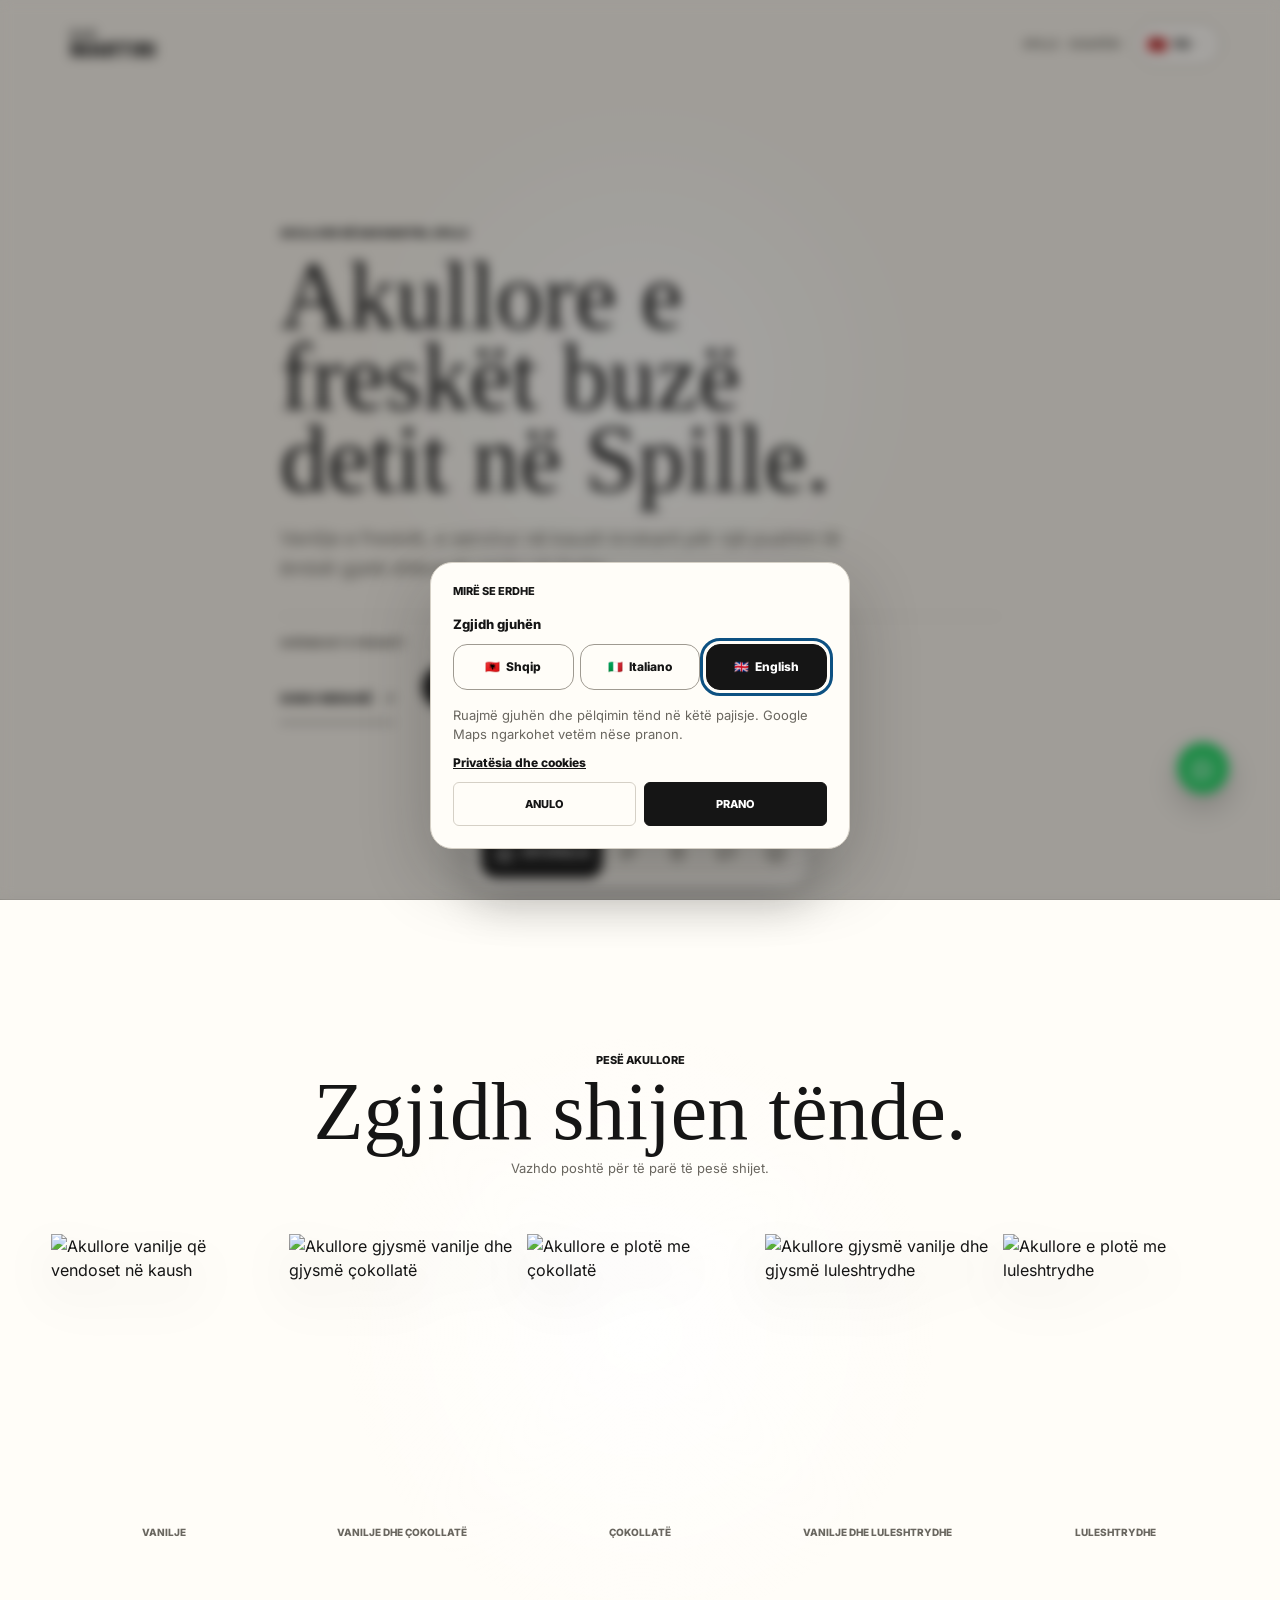
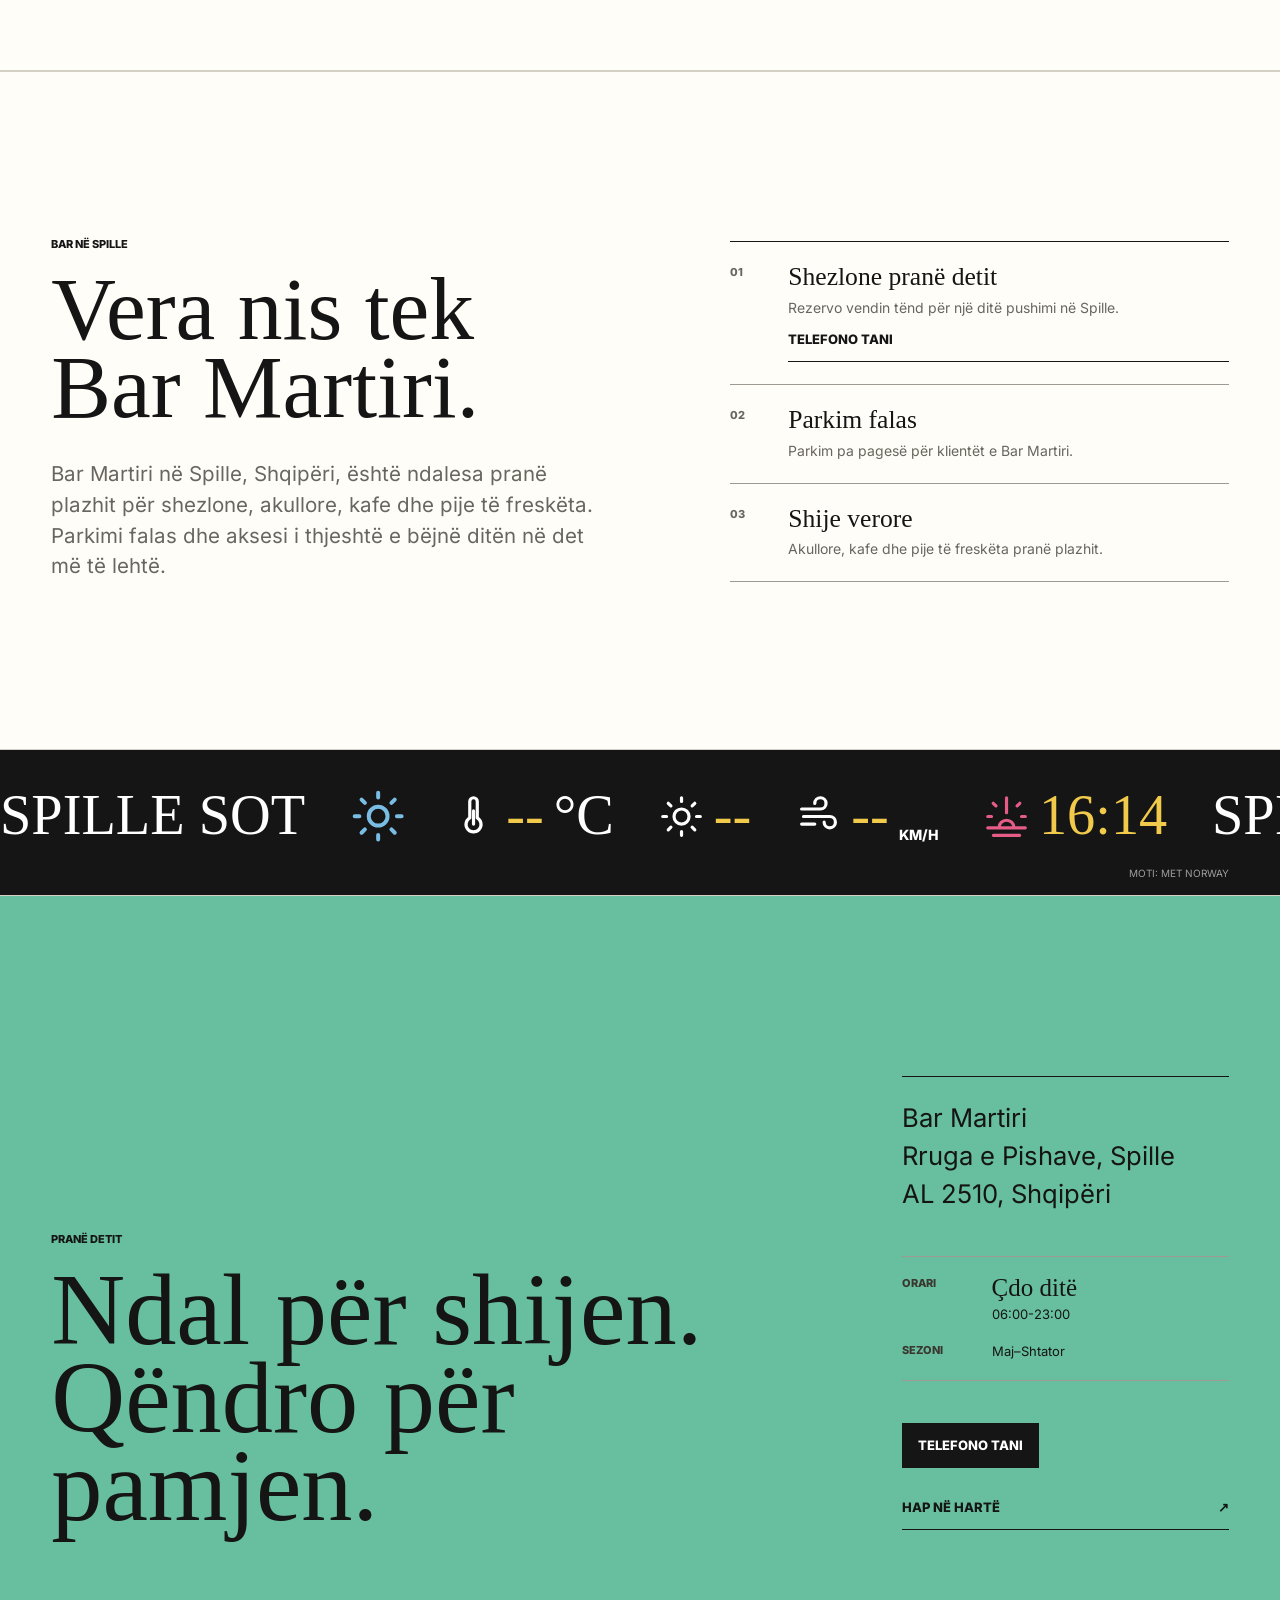
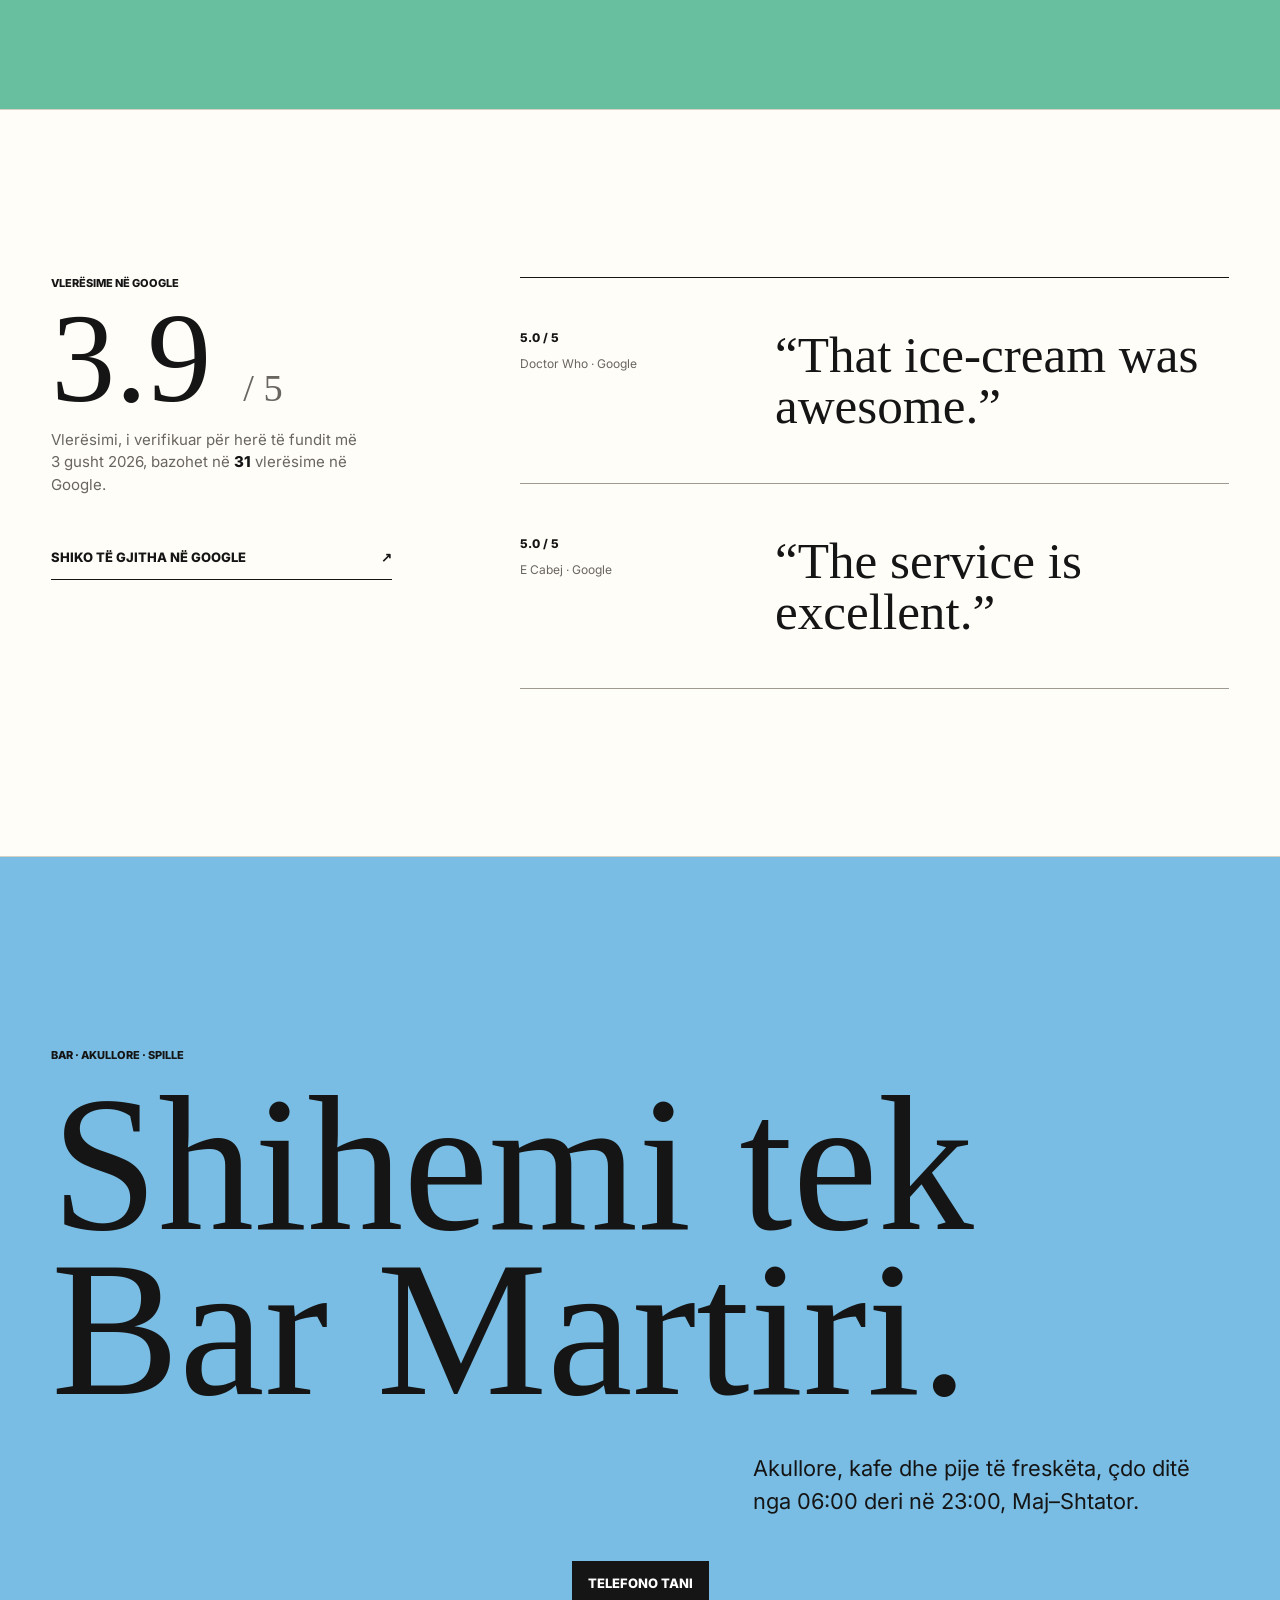
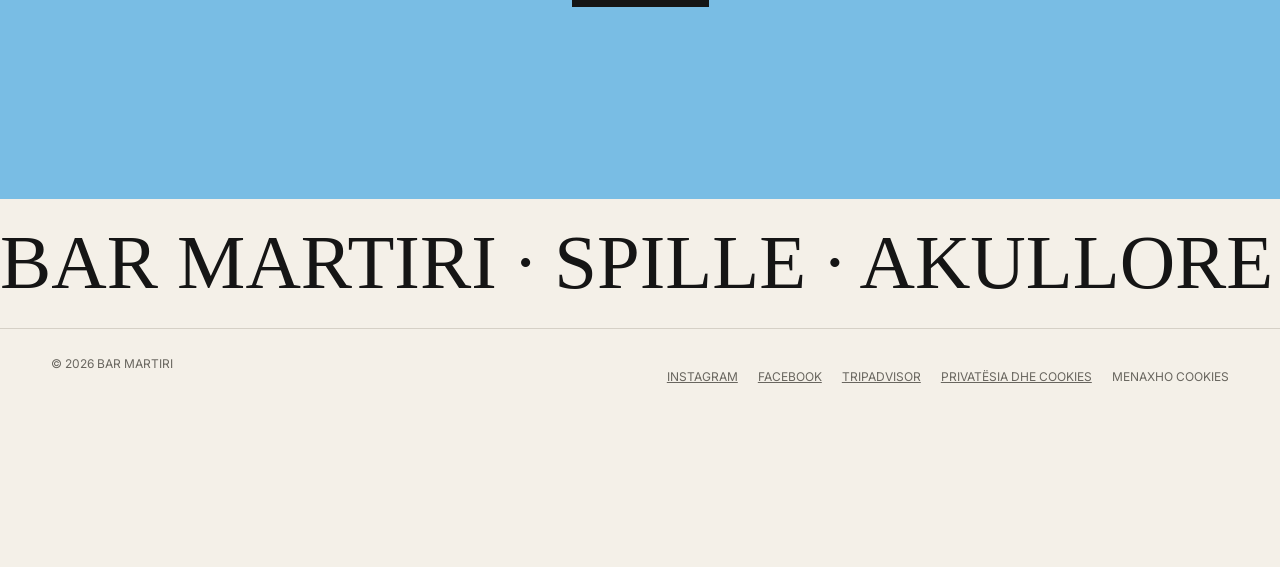
==== commit aea3fc80: "Fold language and consent into one first-visit gate A first visit used to produce two separate thing" ====
--- a/index.html
+++ b/index.html
@@ -880,25 +880,44 @@
       </section>
     </div>
 
-    <aside
-      class="cookie-banner"
-      data-cookie-banner
-      role="dialog"
-      aria-labelledby="cookie-title"
-      aria-describedby="cookie-description"
-      hidden
-    >
-      <div>
-        <p class="eyebrow" id="cookie-title">Cookies</p>
-        <p id="cookie-description">Për Google Maps kërkohet pëlqimi yt.</p>
+    <!-- First visit only: language and consent in one step, over a dimmed and
+         locked page. Deliberately NOT a language gate that runs before the page
+         renders -- "/" is the canonical and x-default, and an interstitial that
+         is not consent-related is what put its indexing at risk before. Nothing
+         here redirects on its own; only a button press navigates. -->
+    <div class="welcome-gate" data-cookie-banner data-welcome-gate hidden>
+      <div
+        class="welcome-card"
+        role="dialog"
+        aria-modal="true"
+        aria-labelledby="cookie-title"
+        aria-describedby="cookie-description"
+      >
+        <p class="eyebrow" id="cookie-title">Mirë se erdhe</p>
+        <p class="welcome-step">Zgjidh gjuhën</p>
+        <div class="welcome-languages" data-welcome-languages>
+          <button type="button" data-welcome-language="sq" aria-pressed="true">
+            <span aria-hidden="true">🇦🇱</span>Shqip
+          </button>
+          <button type="button" data-welcome-language="it" aria-pressed="false">
+            <span aria-hidden="true">🇮🇹</span>Italiano
+          </button>
+          <button type="button" data-welcome-language="en" aria-pressed="false">
+            <span aria-hidden="true">🇬🇧</span>English
+          </button>
+        </div>
+        <p id="cookie-description">
+          Ruajmë gjuhën dhe pëlqimin tënd në këtë pajisje. Google Maps ngarkohet vetëm nëse pranon.
+        </p>
+        <a class="welcome-terms" href="/privacy">Privatësia dhe cookies</a>
+        <div class="cookie-actions">
+          <button class="cookie-button cookie-button--quiet" type="button" data-cookie-choice="essential">
+            Anulo
+          </button>
+          <button class="cookie-button" type="button" data-cookie-choice="all">Prano</button>
+        </div>
       </div>
-      <div class="cookie-actions">
-        <button class="cookie-button cookie-button--quiet" type="button" data-cookie-choice="essential">
-          Anulo
-        </button>
-        <button class="cookie-button" type="button" data-cookie-choice="all">Prano</button>
-      </div>
-    </aside>
+    </div>
 
     <a
       class="whatsapp-button"
--- a/styles.css
+++ b/styles.css
@@ -1337,11 +1337,19 @@
   position: fixed;
   z-index: 50;
   bottom: max(14px, env(safe-area-inset-bottom));
-  left: 50%;
-  display: grid;
-  width: min(330px, calc(100% - 28px));
+  /* Centred with auto margins, NOT left: 50% + translateX(-50%). With a left
+     offset and no right, shrink-to-fit only offers the space between the 50%
+     mark and the viewport edge -- which squeezed the selected pill's label down
+     to a third of its width. Spanning 0 to 0 offers the real width. */
+  left: 0;
+  right: 0;
+  display: flex;
+  width: fit-content;
+  max-width: calc(100% - 28px);
   height: var(--dock-height);
-  grid-template-columns: repeat(5, minmax(0, 1fr));
+  margin-inline: auto;
+  align-items: stretch;
+  justify-content: center;
   gap: 2px;
   padding: 7px;
   border: 1px solid var(--glass-rim);
@@ -1353,35 +1361,52 @@
     inset 0 -1px 0 rgba(255, 255, 255, 0.35);
   backdrop-filter: var(--glass-blur);
   -webkit-backdrop-filter: var(--glass-blur);
-  transform: translateX(-50%);
+  /* Keeps its own compositing layer now that translateX is gone: this is a
+     position: fixed element carrying backdrop-filter, which Safari otherwise
+     freezes at the scroll position it first painted at. Same guard as the
+     site header. */
+  transform: translateZ(0);
+  /* width is deliberately absent: it is content-driven now, so it follows the
+     selected pill's own expansion. Transitioning it too would animate the same
+     change twice, at two different speeds. */
   transition:
-    width 380ms var(--ease-out),
     height 380ms var(--ease-out),
     border-radius 380ms var(--ease-out),
     background-color 380ms var(--ease-out),
-    transform 260ms var(--ease-out),
     opacity 260ms var(--ease-out);
 }
 
 .bottom-dock.is-compact {
-  width: min(260px, calc(100% - 40px));
   height: var(--dock-compact-height);
   border-radius: 18px;
   background: var(--dock-bg-strong);
 }
 
+/* Mail's category row: the selected item carries its label inline and every
+   other one collapses to its icon. The label track is minmax(0, 0fr) when
+   inactive and minmax(0, 1fr) when selected -- interpolating between those is
+   the way to animate a box to its content width, which plain width: auto cannot
+   do. The minmax(0, ...) matters: an fr track's floor is min-content by
+   default, so without it the label would never collapse past its own text.
+
+   This is a tap, not a scroll, so a layout animation is affordable here in a
+   way it is not on the scroll edge. */
 .dock-action {
   position: relative;
-  display: flex;
+  display: grid;
   min-width: 0;
+  grid-template-columns: auto minmax(0, 0fr);
   align-items: center;
   justify-content: center;
-  padding: 0;
+  gap: 0;
+  padding: 0 13px;
   border-radius: 15px;
   background: transparent;
   color: var(--ink-soft-strong);
   cursor: pointer;
   transition:
+    grid-template-columns 420ms var(--ease-out),
+    gap 420ms var(--ease-out),
     background-color 220ms var(--ease-standard),
     color 220ms var(--ease-standard);
 }
@@ -1393,14 +1418,19 @@
 }
 
 .dock-action.is-active {
+  grid-template-columns: auto minmax(0, 1fr);
+  gap: 7px;
   background: var(--ink);
   color: var(--white);
 }
 
+/* Anchored to the icon rather than the pill: the pill's width changes when it
+   is selected, and a percentage would slide the badge across the label. */
 .dock-badge {
   position: absolute;
-  top: 4px;
-  right: 16%;
+  top: 6px;
+  right: auto;
+  left: 24px;
   display: flex;
   min-width: 14px;
   height: 14px;
@@ -1420,40 +1450,57 @@
   color: var(--ink);
 }
 
+/* Was a floating tooltip on hover, which a phone can never show. It is now the
+   label itself, sitting in the second grid track. Inactive items are icon-only
+   by design -- every button still carries its own aria-label, so nothing is
+   lost to a screen reader. */
 .dock-action::after {
-  position: absolute;
-  bottom: calc(100% + 12px);
-  left: 50%;
-  padding: 6px 9px;
-  border: 1px solid var(--line);
-  border-radius: 6px;
-  background: var(--dock-bg-strong);
-  box-shadow: 0 8px 22px var(--shadow-soft);
-  color: var(--ink);
+  position: static;
+  overflow: hidden;
+  min-width: 0;
+  padding: 0;
+  border: 0;
+  background: none;
+  box-shadow: none;
+  color: inherit;
   content: attr(data-dock-label);
-  font-size: 10px;
+  font-size: 11px;
   font-weight: 800;
+  letter-spacing: 0.02em;
   line-height: 1;
   opacity: 0;
   pointer-events: none;
-  transform: translate(-50%, 5px);
-  transition:
-    opacity 160ms var(--ease-standard),
-    transform 220ms var(--ease-out);
+  text-align: left;
+  text-transform: uppercase;
+  transform: none;
+  /* Fades a touch faster than the track opens, so the text is never caught
+     mid-clip while the pill is still growing. */
+  transition: opacity 200ms var(--ease-standard) 60ms;
   white-space: nowrap;
 }
 
-.dock-action:is(:hover, :focus-visible, :active)::after {
+.dock-action.is-active::after {
   opacity: 1;
-  transform: translate(-50%, 0);
-}
-
-/* Touch has no hover, so on touch devices the label rides with the active
-   state instead of being unreachable. */
-@media (hover: none) {
-  .dock-action.is-active::after {
-    opacity: 1;
-    transform: translate(-50%, 0);
+}
+
+/* Below ~360px the longest label (Italian 'Carrello') stops fitting the row at
+   full size. Shrinking the type and the padding keeps the whole word, which is
+   worth more than keeping the size and clipping it. */
+@media (max-width: 360px) {
+  .bottom-dock {
+    gap: 1px;
+  }
+
+  .dock-action {
+    padding: 0 9px;
+  }
+
+  .dock-action.is-active {
+    gap: 6px;
+  }
+
+  .dock-action::after {
+    font-size: 10px;
   }
 }
 
@@ -2525,103 +2572,116 @@
   display: none;
 }
 
-.language-offer {
+/* The first-visit gate. It dims and locks the page rather than sitting in a
+   corner, because language and consent are the two things that have to be
+   settled before anything else is worth reading. Above .skip-link (100) so
+   nothing at all outrides it. */
+.welcome-gate {
   position: fixed;
-  z-index: 69;
-  bottom: calc(var(--dock-height) + max(14px, env(safe-area-inset-bottom)) + 14px);
-  left: 50%;
+  z-index: 110;
+  inset: 0;
+  display: grid;
+  align-items: end;
+  justify-items: center;
+  padding: var(--page-pad);
+  background: var(--scrim);
+  opacity: 0;
+  transition: opacity 240ms var(--ease-standard);
+}
+
+/* backdrop-filter lives on a child, not on .welcome-gate: the gate animates its
+   own opacity, and an element below opacity 1 is a backdrop root, which would
+   erase the blur for the whole fade. */
+.welcome-gate::before {
+  position: absolute;
+  inset: 0;
+  backdrop-filter: blur(6px);
+  -webkit-backdrop-filter: blur(6px);
+  content: '';
+}
+
+.welcome-gate.is-visible {
+  opacity: 1;
+}
+
+.welcome-card {
+  position: relative;
+  display: grid;
+  width: min(420px, 100%);
+  gap: 10px;
+  padding: 22px;
+  border: 1px solid var(--line);
+  border-radius: 22px;
+  background: var(--paper-strong);
+  box-shadow: 0 26px 70px var(--shadow-strong);
+  transform: translateY(18px) scale(0.985);
+  transition: transform 320ms var(--ease-out);
+}
+
+.welcome-gate.is-visible .welcome-card {
+  transform: translateY(0) scale(1);
+}
+
+.welcome-step {
+  margin: 6px 0 0;
+  font-size: 13px;
+  font-weight: 800;
+}
+
+.welcome-languages {
+  display: grid;
+  grid-template-columns: repeat(3, minmax(0, 1fr));
+  gap: 6px;
+}
+
+.welcome-languages button {
   display: flex;
+  min-height: 46px;
   align-items: center;
-  gap: 12px;
-  width: min(420px, calc(100% - 28px));
-  padding: 10px 12px 10px 16px;
-  transform: translateX(-50%);
-  border: 1px solid var(--line);
-  border-radius: var(--radius);
-  background: var(--paper-strong);
-  box-shadow: 0 18px 50px var(--shadow-strong);
+  justify-content: center;
+  gap: 6px;
+  padding: 0 8px;
+  border: 1px solid var(--line-strong);
+  border-radius: 14px;
+  background: transparent;
+  color: var(--ink);
+  cursor: pointer;
+  font-size: 12px;
+  font-weight: 800;
+  transition:
+    background-color 200ms var(--ease-standard),
+    border-color 200ms var(--ease-standard),
+    color 200ms var(--ease-standard),
+    transform 140ms var(--ease-standard);
+}
+
+.welcome-languages button:active {
+  transform: scale(0.97);
+}
+
+.welcome-languages button[aria-pressed='true'] {
+  border-color: var(--ink);
+  background: var(--ink);
+  color: var(--white);
+}
+
+.welcome-gate p#cookie-description {
+  margin: 6px 0 0;
+  color: var(--ink-soft);
   font-size: 13px;
-}
-
-.language-offer span {
-  flex: 1;
-  min-width: 0;
-}
-
-.language-offer-accept {
-  display: inline-flex;
-  min-height: 44px;
-  align-items: center;
-  padding: 0 14px;
-  border-radius: 999px;
-  background: var(--ink);
-  color: var(--paper-strong);
-  font-weight: 700;
-  text-decoration: none;
-  white-space: nowrap;
-}
-
-.language-offer-dismiss {
-  display: grid;
-  width: 44px;
-  height: 44px;
-  flex: 0 0 auto;
-  place-items: center;
-  border: 0;
-  background: transparent;
-  color: var(--ink-soft);
-  font-size: 20px;
-  line-height: 1;
-  cursor: pointer;
-}
-
-@media (max-width: 420px) {
-  .language-offer {
-    flex-wrap: wrap;
-  }
-}
-
-.cookie-banner {
-  position: fixed;
-  z-index: 70;
-  top: auto;
-  bottom: calc(var(--dock-height) + max(14px, env(safe-area-inset-bottom)) + 14px);
-  left: var(--page-pad);
-  display: grid;
-  width: min(320px, calc(100% - (var(--page-pad) * 2)));
-  gap: 10px;
-  padding: 14px;
-  border: 1px solid var(--line);
-  border-radius: var(--radius);
-  background: var(--paper-strong);
-  box-shadow: 0 18px 50px var(--shadow-strong);
-  opacity: 0;
-  transform: translateY(14px);
-  transition:
-    opacity 220ms var(--ease-standard),
-    transform 300ms var(--ease-out);
-}
-
-#main {
-  padding-bottom: var(--cookie-banner-offset, 0px);
-  transition: padding-bottom 240ms var(--ease-standard);
-}
-
-/* never let the consent card sit on top of an open dock panel:
-   it was making the menu search field and all six category tabs unhittable */
-body:has(.dock-panel.is-open) .cookie-banner {
-  opacity: 0;
-  pointer-events: none;
-}
-
-.cookie-banner.is-visible {
-  opacity: 1;
-  transform: translateY(0);
-}
-
-.cookie-banner p {
-  margin: 4px 0 0;
-  font-size: 13px;
+  line-height: 1.45;
+}
+
+.welcome-terms {
+  color: var(--ink);
+  font-size: 12px;
+  font-weight: 800;
+}
+
+/* The page behind must not scroll under the gate. */
+html.is-gated,
+html.is-gated body {
+  overflow: hidden;
 }
 
 .cookie-actions {
@@ -3134,34 +3194,49 @@
     min-height: 320px;
   }
 
+  /* This is a postal address, not a headline. At 9vw it ran to four lines of
+     35px display type. */
   .location-copy h3 {
-    font-size: clamp(30px, 9vw, 42px);
+    font-size: clamp(22px, 6.4vw, 30px);
   }
 
   .info-page {
-    padding-top: 48px;
-  }
-
+    padding-top: 30px;
+  }
+
+  /* The panel opens onto its own title, then immediately a second eyebrow and a
+     display heading. At 13vw that heading ran to six lines and 298px -- 35% of a
+     phone screen -- and pushed the map, the services and the contact links below
+     the fold. This is a utility surface; the editorial size belongs on the page,
+     not here. */
   .info-intro {
     grid-template-columns: 1fr;
-    gap: 22px;
-    padding-bottom: 54px;
+    gap: 16px;
+    padding-bottom: 34px;
   }
 
   .info-intro h3 {
     grid-column: auto;
     grid-row: auto;
-    font-size: clamp(40px, 13vw, 60px);
-  }
-
+    font-size: clamp(26px, 8.4vw, 40px);
+    line-height: 1.04;
+  }
+
+  /* Four service cards, each reserving 230px and a 27px heading that wrapped to
+     two or three lines. They are labels -- Lettini, Parcheggio gratuito -- and
+     they read fine at a size that lets all four sit on one screen. */
   .info-feature-grid article {
-    min-height: 230px;
-    padding: 20px;
+    min-height: 168px;
+    padding: 16px;
   }
 
   .info-feature-grid h4 {
-    margin-top: 44px;
-    font-size: 27px;
+    margin-top: 22px;
+    font-size: 20px;
+  }
+
+  .reservation-band h3 {
+    font-size: clamp(24px, 7vw, 34px);
   }
 
   .reservation-band {
@@ -3176,14 +3251,6 @@
   .info-links {
     align-items: flex-start;
     flex-direction: column;
-  }
-
-  .cookie-banner {
-    right: 10px;
-    left: 10px;
-    width: auto;
-    max-width: 320px;
-    padding: 14px;
   }
 
   .footer-meta {
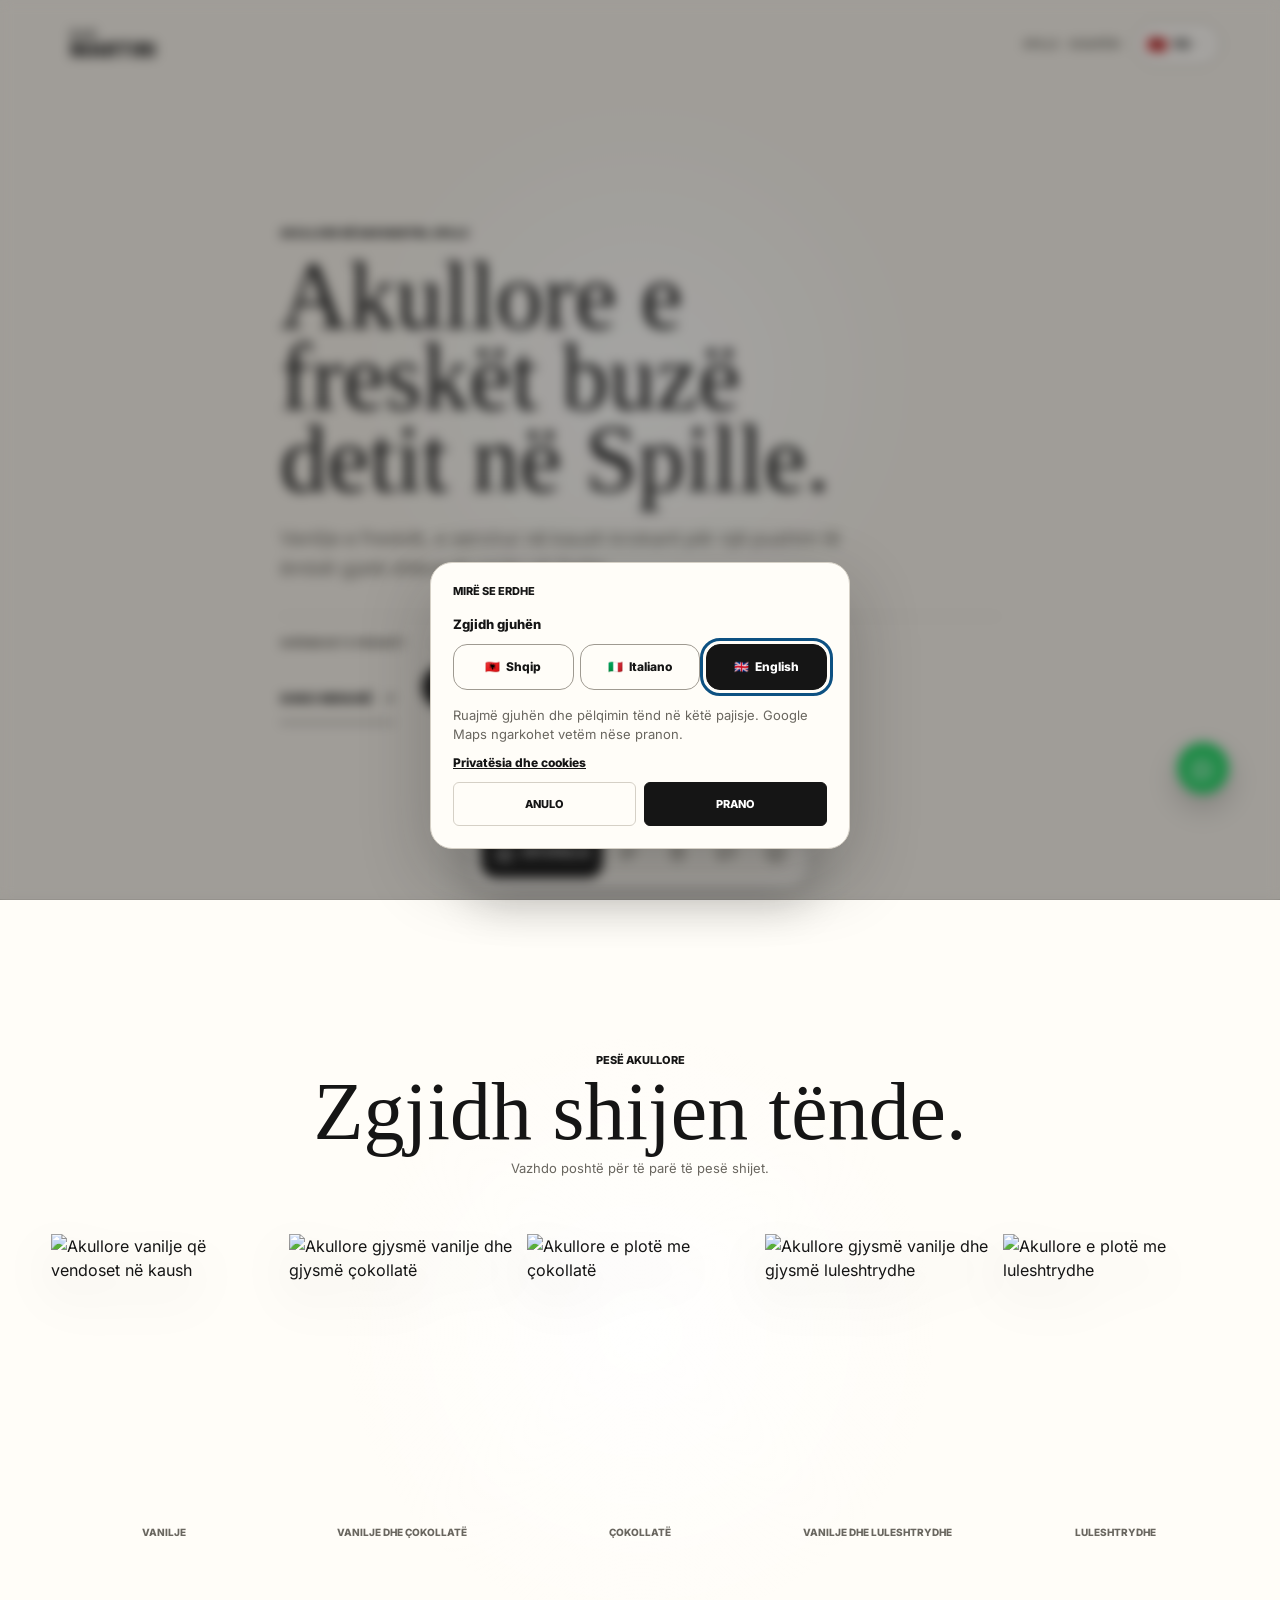
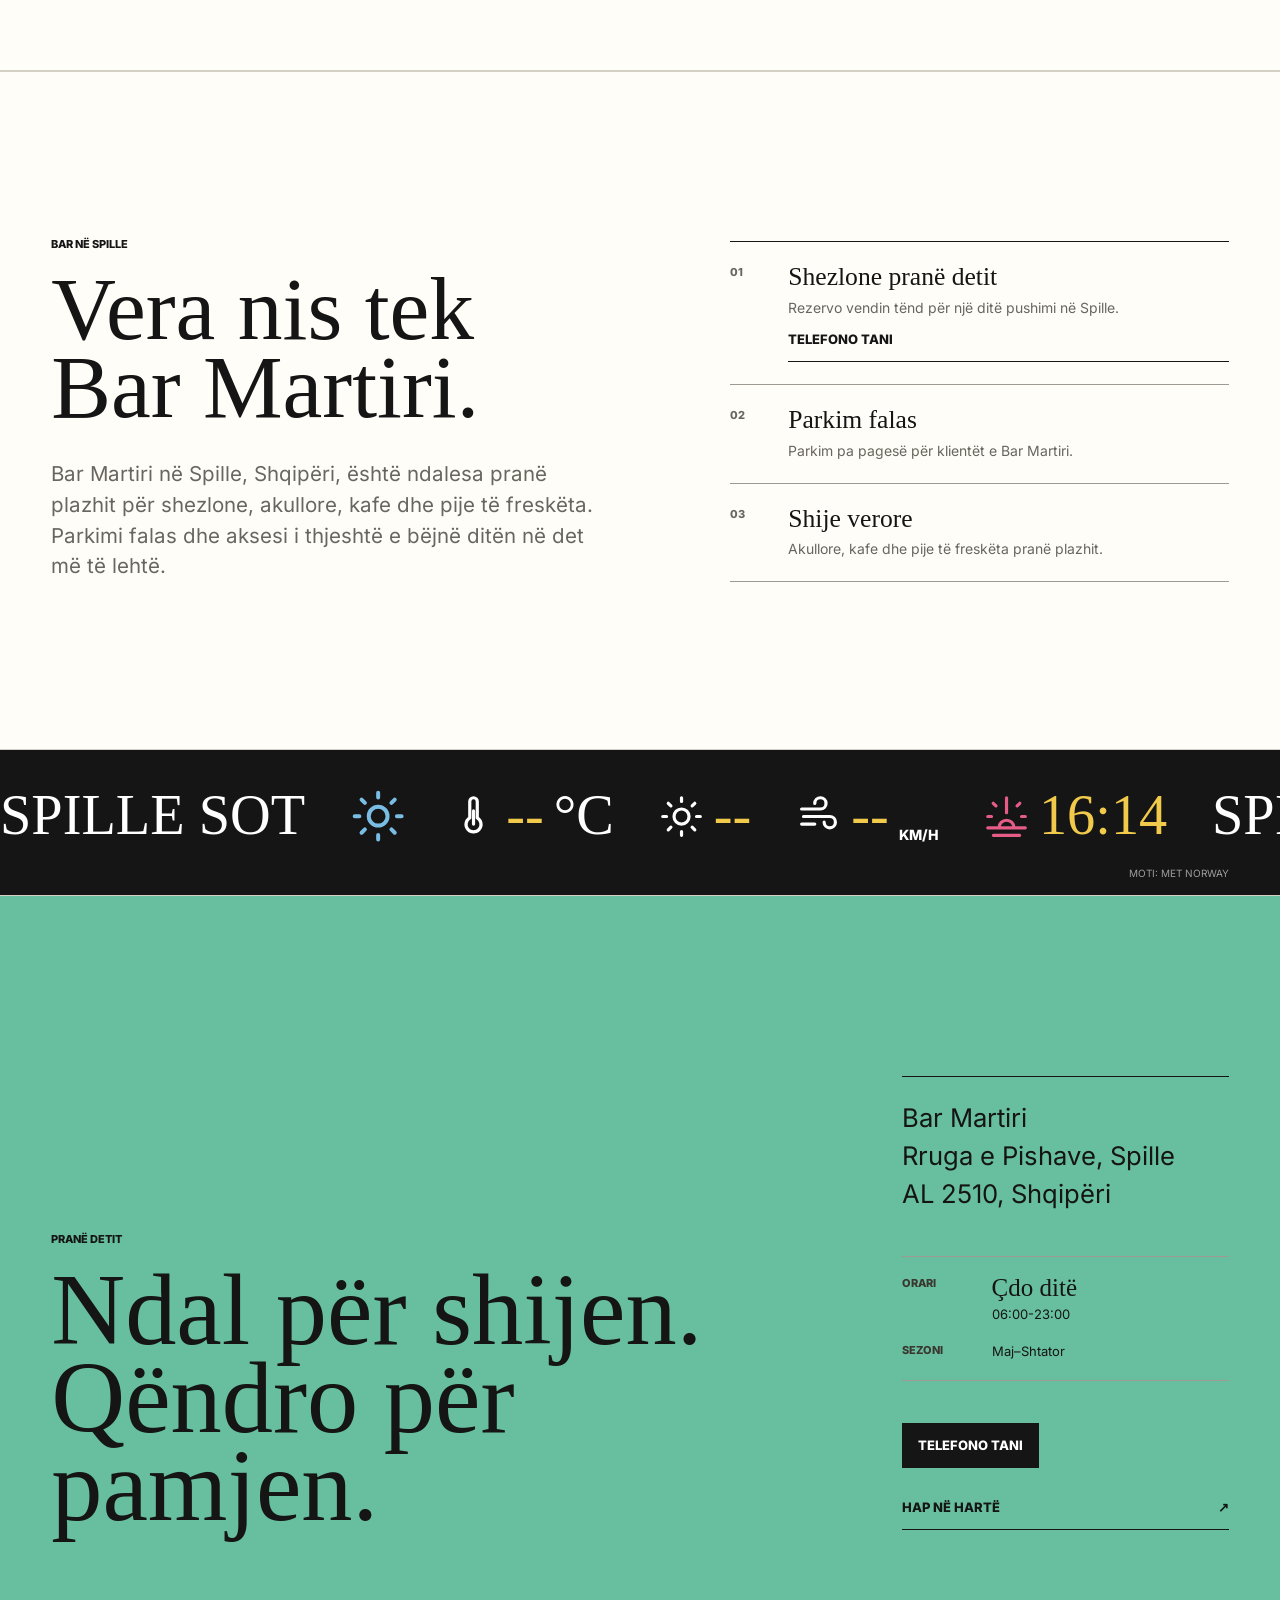
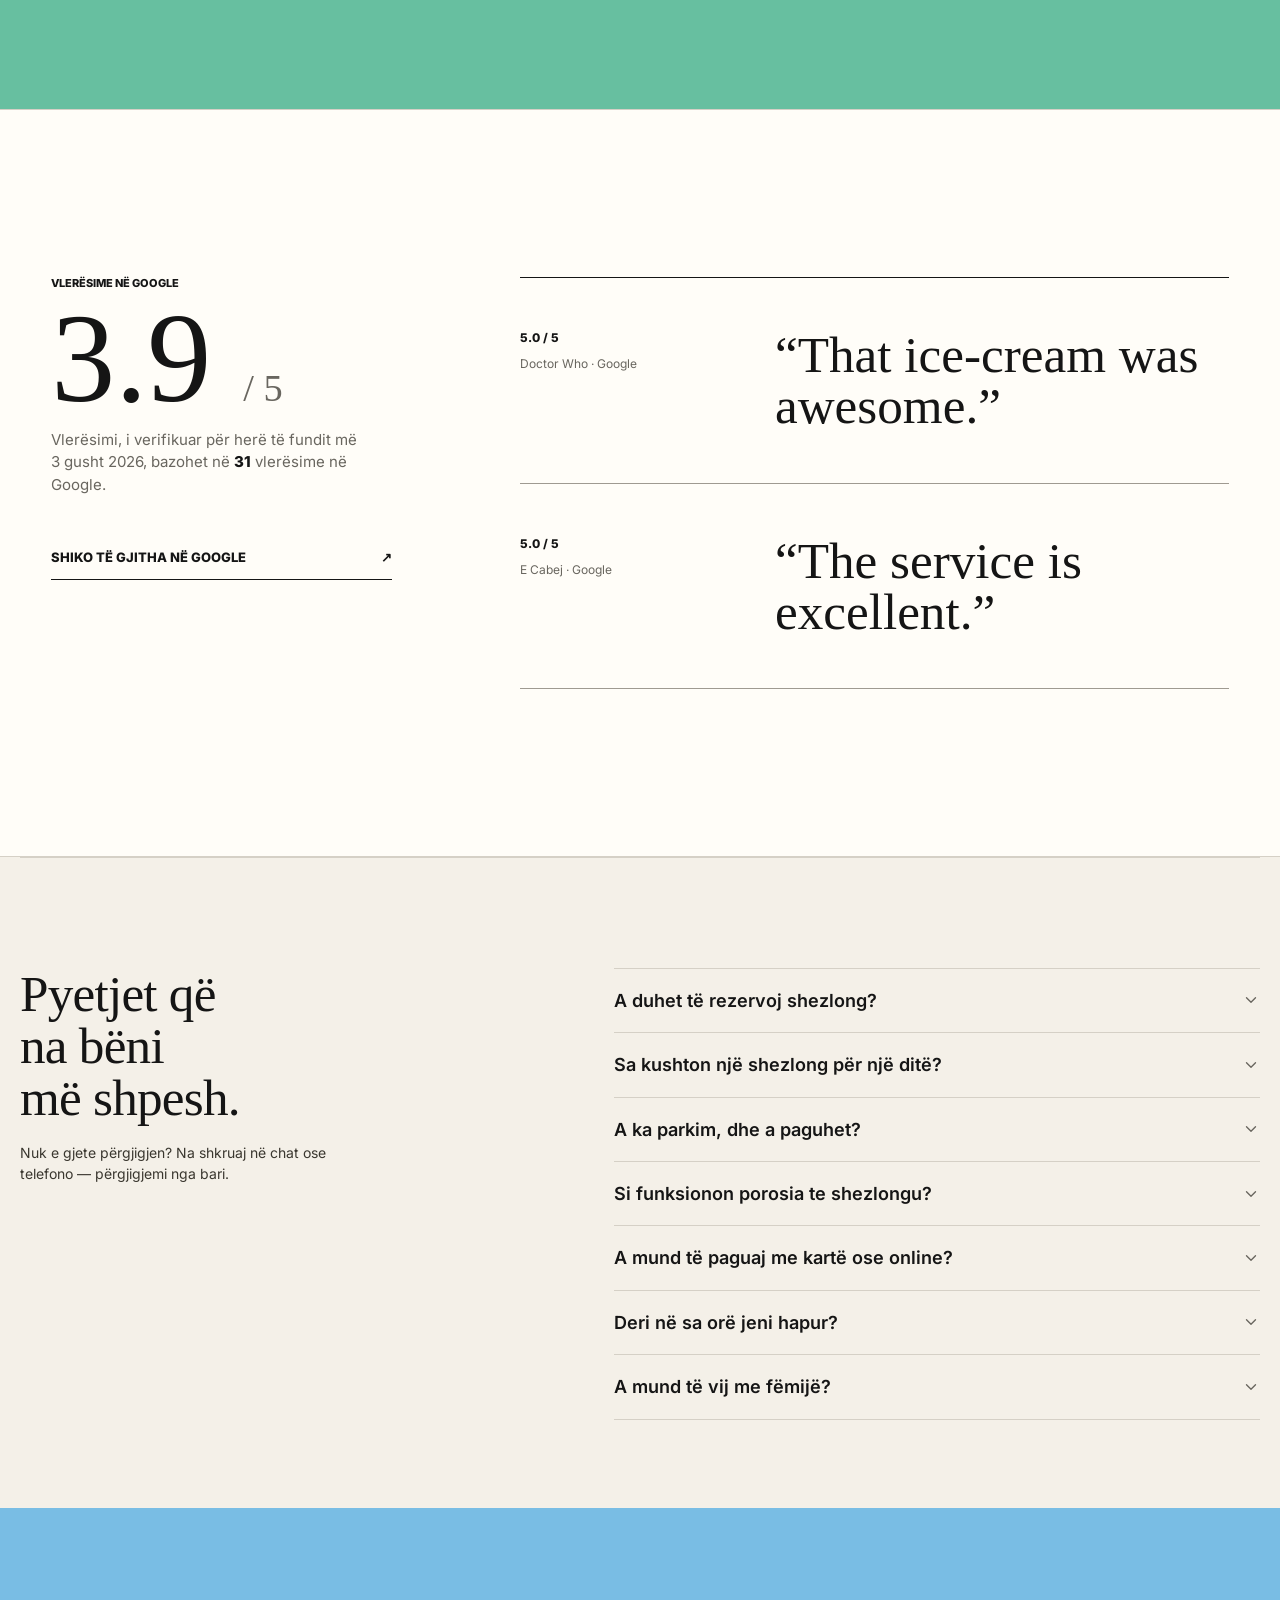
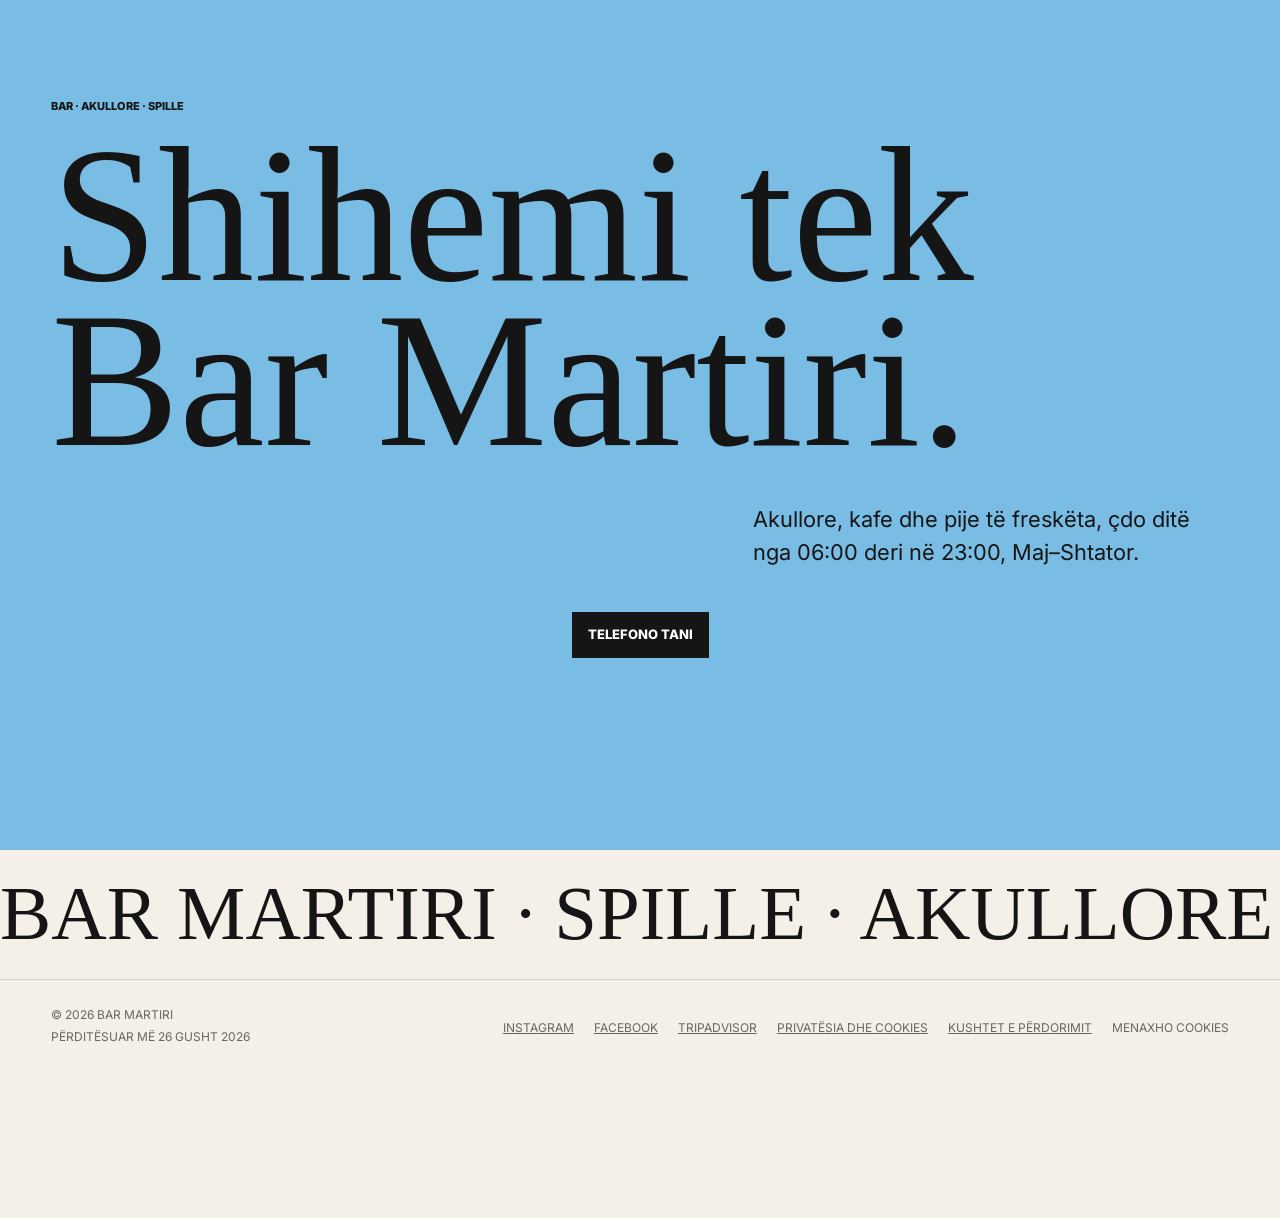
==== commit c8275ed9: "Rebuild the chat as a conversation, and finish the launch checklist The chat panel reserved a fixed " ====
--- a/index.html
+++ b/index.html
@@ -4,7 +4,7 @@
     <meta charset="utf-8">
     <meta name="viewport" content="width=device-width, initial-scale=1">
     <meta name="theme-color" content="#f4f0e8">
-    <meta name="color-scheme" content="light">
+    <meta name="color-scheme" content="light dark">
     <link rel="icon" href="/favicon.ico" sizes="48x48">
     <link rel="icon" href="assets/optimized/favicon-96.png" type="image/png" sizes="96x96">
     <link rel="apple-touch-icon" href="assets/optimized/apple-touch-icon.png">
@@ -173,6 +173,9 @@
   </head>
   <body>
     <a class="skip-link" href="#main">Kalo te përmbajtja</a>
+    <!-- Decorative: the value is announced by nothing, because a reader who
+         cannot see it gains nothing from "37% of the page". -->
+    <div class="scroll-progress" data-scroll-progress aria-hidden="true"><span></span></div>
 
     <header class="site-header" aria-label="Kreu i faqes">
       <div class="header-bar">
@@ -508,6 +511,92 @@
         <div class="gallery-grid" data-gallery-grid></div>
       </section>
 
+      <!-- Native <details>, not a scripted accordion: it opens with no JavaScript,
+           it is keyboard- and screen-reader-correct for free, and the browser's
+           find-in-page can open a closed answer to reveal a match. -->
+      <section class="faq-section" id="faq" aria-labelledby="faq-title">
+        <div class="faq-intro">
+          <h2 id="faq-title">Pyetjet që na bëni më shpesh.</h2>
+          <p class="faq-note">
+            Nuk e gjete përgjigjen? Na shkruaj në chat ose telefono — përgjigjemi nga bari.
+          </p>
+        </div>
+        <div class="faq-list">
+          <details class="faq-item" name="faq">
+            <summary>
+              A duhet të rezervoj shezlong?
+              <svg class="faq-chevron" aria-hidden="true" viewBox="0 0 24 24"><path d="m6 9 6 6 6-6"></path></svg>
+            </summary>
+            <p>
+              Në ditët e zakonshme jo, gjen vend edhe pa rezervim. Për fundjavat dhe gushtin
+              të këshillojmë të telefonosh një ditë para. Rezervimet i marrim vetëm me telefon.
+            </p>
+          </details>
+          <details class="faq-item" name="faq">
+            <summary>
+              Sa kushton një shezlong për një ditë?
+              <svg class="faq-chevron" aria-hidden="true" viewBox="0 0 24 24"><path d="m6 9 6 6 6-6"></path></svg>
+            </summary>
+            <p>
+              Çmimi i ditës është ai që shfaqet te seksioni i shezloneve në këtë faqe, dhe
+              përfshin çadrën. E përditësojmë ne, prandaj çmimi në faqe është gjithmonë ai
+              që paguan në plazh.
+            </p>
+          </details>
+          <details class="faq-item" name="faq">
+            <summary>
+              A ka parkim, dhe a paguhet?
+              <svg class="faq-chevron" aria-hidden="true" viewBox="0 0 24 24"><path d="m6 9 6 6 6-6"></path></svg>
+            </summary>
+            <p>
+              Po, parkimi është falas për klientët tanë, direkt para barit në Rrugën e
+              Pishave.
+            </p>
+          </details>
+          <details class="faq-item" name="faq">
+            <summary>
+              Si funksionon porosia te shezlongu?
+              <svg class="faq-chevron" aria-hidden="true" viewBox="0 0 24 24"><path d="m6 9 6 6 6-6"></path></svg>
+            </summary>
+            <p>
+              Zgjedh nga menuja, shkruan sektorin, rreshtin dhe numrin e çadrës — janë të
+              shkruar në shtyllën e çadrës sate — dhe ta sjellim aty, zakonisht brenda 10
+              minutash. Paguhet në dorëzim, në vend.
+            </p>
+          </details>
+          <details class="faq-item" name="faq">
+            <summary>
+              A mund të paguaj me kartë ose online?
+              <svg class="faq-chevron" aria-hidden="true" viewBox="0 0 24 24"><path d="m6 9 6 6 6-6"></path></svg>
+            </summary>
+            <p>
+              Porositë nga faqja paguhen në dorëzim. Faqja nuk pranon pagesa online dhe nuk
+              të kërkon kurrë të dhëna karte.
+            </p>
+          </details>
+          <details class="faq-item" name="faq">
+            <summary>
+              Deri në sa orë jeni hapur?
+              <svg class="faq-chevron" aria-hidden="true" viewBox="0 0 24 24"><path d="m6 9 6 6 6-6"></path></svg>
+            </summary>
+            <p>
+              Çdo ditë nga 06:00 deri në 23:00, nga maji deri në shtator. Chat-in e lexojmë
+              brenda këtij orari.
+            </p>
+          </details>
+          <details class="faq-item" name="faq">
+            <summary>
+              A mund të vij me fëmijë?
+              <svg class="faq-chevron" aria-hidden="true" viewBox="0 0 24 24"><path d="m6 9 6 6 6-6"></path></svg>
+            </summary>
+            <p>
+              Sigurisht. Deti këtu është i cekët për një distancë të gjatë, dhe akullorja e
+              freskët është pikërisht arsyeja pse shumica e familjeve ndalen te ne.
+            </p>
+          </details>
+        </div>
+      </section>
+
       <section class="closing-section" id="information" aria-labelledby="closing-title">
         <p class="eyebrow">Bar · Akullore · Spille</p>
         <h2 id="closing-title">Shihemi tek<br>Bar Martiri.</h2>
@@ -524,12 +613,19 @@
         <span>BAR MARTIRI · SPILLE · AKULLORE · KAFE · DET · </span>
       </div>
       <div class="footer-meta">
-        <p>© <span data-current-year></span> Bar Martiri</p>
+        <div class="footer-identity">
+          <p>© <span data-current-year></span> Bar Martiri</p>
+          <p class="footer-updated">
+            <span>Përditësuar më</span>
+            <time datetime="2026-08-26">26 gusht 2026</time>
+          </p>
+        </div>
         <nav class="footer-links" aria-label="Lidhje të tjera">
           <a href="https://www.instagram.com/barmartiri/" target="_blank" rel="noreferrer">Instagram</a>
           <a href="https://www.facebook.com/MartiriBeach/" target="_blank" rel="noreferrer">Facebook</a>
           <a href="https://www.tripadvisor.com/Restaurant_Review-g19102012-d34595569-Reviews-Bar_Martiri-Spille_Tirana_County.html" target="_blank" rel="noreferrer">Tripadvisor</a>
           <a href="/privacy">Privatësia dhe cookies</a>
+          <a href="/terms">Kushtet e përdorimit</a>
           <button type="button" data-cookie-settings>Menaxho cookies</button>
         </nav>
       </div>
@@ -690,6 +786,19 @@
             <div class="location-copy">
               <p class="eyebrow">Adresa</p>
               <h3>Bar Martiri<br>Rruga e Pishave, Spille<br>AL 2510, Shqipëri</h3>
+              <button
+                class="copy-button"
+                type="button"
+                data-copy="Bar Martiri, Rruga e Pishave, Spille, AL 2510, Shqipëri"
+              >
+                <svg class="copy-icon" aria-hidden="true" viewBox="0 0 24 24">
+                  <path d="M9 9h10v10H9zM5 15V5h10"></path>
+                </svg>
+                <svg class="copy-done" aria-hidden="true" viewBox="0 0 24 24">
+                  <path d="m4 12.5 5 5L20 6.5"></path>
+                </svg>
+                <span data-copy-label>Kopjo adresën</span>
+              </button>
               <a
                 class="primary-link"
                 href="https://www.google.com/maps/search/?api=1&amp;query=Bar%20Martiri%2C%20Rruga%20e%20Pishave%20Spille%20AL%202510%2C%20Rruga%20e%20Pishave%2C%20Spille%2C%20Shqip%C3%ABri"
@@ -753,29 +862,101 @@
         aria-labelledby="chat-panel-title"
         hidden
       >
-        <header class="panel-header">
-          <div class="panel-title">
-            <p class="eyebrow">Shkruaji Bar Martiri</p>
-            <h2 id="chat-panel-title">Chat</h2>
+        <header class="panel-header chat-header">
+          <div class="chat-identity">
+            <span class="chat-mark" aria-hidden="true">BM</span>
+            <h2 id="chat-panel-title">Bar Martiri</h2>
           </div>
           <div class="panel-tools">
+            <div class="language-switcher panel-language-switcher" data-language-switcher>
+              <button type="button" class="language-toggle" data-language-toggle aria-haspopup="listbox" aria-expanded="false" aria-label="Ndrysho gjuhën">
+                <span class="language-flag" data-language-flag aria-hidden="true"></span>
+                <span data-language-code></span>
+                <svg class="language-chevron" aria-hidden="true" viewBox="0 0 24 24"><path d="m6 9 6 6 6-6"></path></svg>
+              </button>
+              <div class="language-menu" data-language-menu role="listbox" hidden>
+                <button type="button" role="option" data-language-switch="sq" aria-pressed="true">
+                  <span class="language-flag" aria-hidden="true">🇦🇱</span>Shqip
+                </button>
+                <button type="button" role="option" data-language-switch="it" aria-pressed="false">
+                  <span class="language-flag" aria-hidden="true">🇮🇹</span>Italiano
+                </button>
+                <button type="button" role="option" data-language-switch="en" aria-pressed="false">
+                  <span class="language-flag" aria-hidden="true">🇬🇧</span>English
+                </button>
+              </div>
+            </div>
             <button class="icon-button" type="button" data-panel-close aria-label="Mbyll chat-in">
               <svg aria-hidden="true" viewBox="0 0 24 24">
                 <path d="M18 6 6 18M6 6l12 12"></path>
               </svg>
             </button>
           </div>
+          <p class="chat-presence" data-chat-presence>
+            <span class="chat-presence-dot" aria-hidden="true"></span>
+            <span data-chat-presence-text></span>
+          </p>
         </header>
         <div class="chat-page">
-          <div class="chat-messages" data-chat-messages></div>
-          <p class="chat-empty" data-chat-empty>Na shkruaj një mesazh dhe do të përgjigjemi sa më shpejt.</p>
-          <input class="chat-name-input" data-chat-name-input type="text" maxlength="80" placeholder="Emri yt (opsionale)" autocomplete="name">
-          <form class="chat-composer" data-chat-form>
-            <input type="text" name="message" maxlength="1000" placeholder="Shkruaj një mesazh..." autocomplete="off" required>
-            <button class="chat-composer-send" type="submit" aria-label="Dërgo">
-              <svg aria-hidden="true" viewBox="0 0 24 24"><path d="M4 12h16M13 5l7 7-7 7"></path></svg>
+          <div class="chat-thread">
+            <div
+              class="chat-messages"
+              data-chat-messages
+              role="log"
+              aria-live="polite"
+              aria-relevant="additions"
+              aria-label="Biseda me Bar Martiri"
+            ></div>
+            <div class="chat-intro" data-chat-empty>
+              <p class="chat-intro-lede">Na shkruaj. Përgjigjemi nga bari.</p>
+              <p class="chat-intro-note">
+                Për shezlone, çmime, orare ose çfarëdo tjetër. Mesazhi vjen te telefoni ynë.
+              </p>
+              <div class="chat-openers">
+                <button class="chat-opener" type="button" data-chat-opener>
+                  A ka shezlone të lira sot?
+                </button>
+                <button class="chat-opener" type="button" data-chat-opener>
+                  Sa kushton shezlongu për një ditë?
+                </button>
+                <button class="chat-opener" type="button" data-chat-opener>
+                  Deri në sa orë jeni hapur?
+                </button>
+              </div>
+              <label class="chat-name-field">
+                <span>Si të të thërrasim?</span>
+                <input
+                  class="chat-name-input"
+                  data-chat-name-input
+                  type="text"
+                  maxlength="80"
+                  placeholder="p.sh. Ana"
+                  autocomplete="name"
+                >
+              </label>
+            </div>
+            <button class="chat-jump" type="button" data-chat-jump hidden>
+              <svg aria-hidden="true" viewBox="0 0 24 24"><path d="M12 5v14M5 12l7 7 7-7"></path></svg>
+              <span data-chat-jump-text></span>
             </button>
-          </form>
+          </div>
+          <div class="chat-foot">
+            <p class="chat-error" data-chat-error role="alert" hidden></p>
+            <form class="chat-composer" data-chat-form>
+              <textarea
+                data-chat-input
+                name="message"
+                rows="1"
+                maxlength="1000"
+                placeholder="Shkruaj një mesazh..."
+                autocomplete="off"
+                required
+              ></textarea>
+              <button class="chat-composer-send" type="submit" aria-label="Dërgo" disabled>
+                <svg aria-hidden="true" viewBox="0 0 24 24"><path d="M4 12h16M13 5l7 7-7 7"></path></svg>
+              </button>
+            </form>
+          </div>
         </div>
       </section>
 
@@ -933,6 +1114,10 @@
         <path d="M9 10c0 3 2.5 5.5 5.5 5.5"></path>
       </svg>
     </a>
+
+    <button class="to-top" type="button" data-to-top aria-label="Kthehu lart" hidden>
+      <svg aria-hidden="true" viewBox="0 0 24 24"><path d="M12 19V5M5 12l7-7 7 7"></path></svg>
+    </button>
 
     <nav class="bottom-dock" data-bottom-dock aria-label="Navigimi kryesor">
       <button
--- a/styles.css
+++ b/styles.css
@@ -67,7 +67,7 @@
 }
 
 html {
-  color-scheme: light;
+  color-scheme: light dark;
   scroll-behavior: smooth;
   /* Every in-page anchor used to land underneath the fixed header, which is an
      88px box (92px under 640px). Clearing the whole edge band rather than just
@@ -1641,102 +1641,560 @@
   margin-left: auto;
 }
 
+/* ---------------------------------------------------------------------------
+   Chat
+
+   The one surface on this site where a stranger talks to a person, so it is
+   built as a thread with someone on the other end rather than as a form. Three
+   structural decisions carry it:
+
+   1. The panel does not scroll -- the thread does. Every other dock panel is
+      its own scroller with a sticky header; here that left the composer
+      floating mid-page with 380px of reserved nothing above it. So
+      .dock-panel--chat is a fixed-height flex column: header, thread, foot.
+   2. .chat-messages bottom-aligns a short thread (margin-top: auto on the
+      first child) the way every messaging app does, and collapses to zero when
+      it is empty so the invitation gets the whole box instead of being
+      stranded under a reserved void.
+   3. The composer clears the floating dock in the foot's own padding, and
+      script.js swaps that for the on-screen keyboard height while the keyboard
+      is up (see --chat-viewport).
+   --------------------------------------------------------------------------- */
+
+/* Doubled up deliberately. The <= 640px block near the end of this file resets
+   .dock-panel's padding to clear the dock, and at equal specificity the later
+   rule won -- so on a phone the panel kept 118px of its own bottom padding on
+   top of the foot's, and the composer floated 218px above the dock. Two classes
+   beat one from anywhere in the cascade. */
+.dock-panel.dock-panel--chat {
+  /* Bubbles across the 1240px content measure are unreadable; a thread wants a
+     letter's width, not a page's. */
+  --chat-width: 720px;
+  --chat-mark: 46px;
+  --chat-mark-gap: 12px;
+  /* script.js overwrites this with visualViewport.height while the on-screen
+     keyboard is open. The panel layer is position: fixed, which stays pinned to
+     the layout viewport, so without this the composer sits behind the keyboard. */
+  display: flex;
+  height: var(--chat-viewport, 100%);
+  flex-direction: column;
+  padding-bottom: 0;
+  overflow: hidden;
+}
+
+.dock-panel--chat .panel-header,
+.dock-panel--chat .chat-page {
+  width: min(100%, var(--chat-width));
+}
+
+/* Two rows, not one: the name and the tools share the top line and the presence
+   sentence gets the full width underneath. Nested under the name it read the
+   same on a desktop, but at 320px the language switcher left it an 85px column
+   -- "Bar Martiri" broke in half and the header grew to 153px of a 568px
+   screen. Its padding-left puts it back under the name either way.
+
+   Grid rather than flex-wrap. Wrapping is decided by the items' own widths, so
+   the identity simply took the whole first line and pushed the switcher and the
+   close button onto a second one. A minmax(0, 1fr) column has no such opinion:
+   the tools keep their width and the name fits whatever is left. */
+.dock-panel--chat .panel-header {
+  display: grid;
+  min-height: 0;
+  flex: 0 0 auto;
+  grid-template-columns: minmax(0, 1fr) auto;
+  align-items: center;
+  gap: 5px 14px;
+  padding: 18px 0 14px;
+  /* The shared panel header frosts itself because content scrolls underneath
+     it. Nothing scrolls under this one -- the thread is a sibling below it --
+     so the blur would be decoration and the ::after seam would be a fake edge.
+     The honest version of that effect lives on .chat-messages as a mask. */
+  background: transparent;
+  backdrop-filter: none;
+  -webkit-backdrop-filter: none;
+}
+
+.dock-panel--chat .panel-header::after {
+  display: none;
+}
+
+/* Scales down to the narrow end rather than sitting at a 25px floor: with the
+   switcher on the row there is only so much left, and a name that shrinks reads
+   better than one that breaks in half. Where it still has to break, it breaks
+   into the site's own stacked BAR / MARTIRI lockup, which is no loss. */
+.dock-panel--chat .panel-header h2 {
+  margin: 0;
+  font-size: clamp(21px, 5.4vw, 31px);
+  letter-spacing: -0.012em;
+  line-height: 1.06;
+}
+
+.chat-identity {
+  display: flex;
+  min-width: 0;
+  flex: 1 1 auto;
+  align-items: center;
+  gap: var(--chat-mark-gap);
+}
+
+.dock-panel--chat .panel-tools {
+  flex: 0 0 auto;
+}
+
+/* A lettermark, not a stock avatar and not a glyph: 6px is the same corner the
+   icon buttons use, so the mark belongs to this site's geometry rather than to
+   chat-widget convention. */
+.chat-mark {
+  display: grid;
+  width: var(--chat-mark);
+  height: var(--chat-mark);
+  flex: 0 0 auto;
+  place-items: center;
+  border-radius: 6px;
+  background: var(--ink);
+  color: var(--paper-strong);
+  font-family: var(--font-display);
+  font-size: 18px;
+  letter-spacing: 0.005em;
+  line-height: 1;
+}
+
+.chat-presence {
+  display: flex;
+  grid-column: 1 / -1;
+  margin: 0;
+  /* Sits under the name rather than under the mark, at every width. */
+  padding-left: calc(var(--chat-mark) + var(--chat-mark-gap));
+  /* flex-start, not center: the sentence wraps to two lines on a narrow phone
+     and a centred dot then floats between them instead of marking the line it
+     belongs to. */
+  align-items: flex-start;
+  gap: 7px;
+  color: var(--ink-soft-strong);
+  font-size: 12px;
+  line-height: 1.35;
+}
+
+.chat-presence-dot {
+  width: 7px;
+  height: 7px;
+  flex: 0 0 auto;
+  /* optical centre of the first 12px/1.35 line */
+  margin-top: 5px;
+  border-radius: 50%;
+  background: var(--line-strong);
+  /* The inset rim stops a 7px dot dissolving into paper; the halo only appears
+     when the bar is actually open. The words carry the state, so neither is
+     load-bearing on its own. */
+  box-shadow: inset 0 0 0 1px rgba(21, 21, 21, 0.16);
+}
+
+.chat-presence.is-open .chat-presence-dot {
+  background: var(--mint);
+  box-shadow:
+    inset 0 0 0 1px rgba(21, 21, 21, 0.16),
+    0 0 0 3px rgba(103, 191, 160, 0.24);
+}
+
 .chat-page {
   display: flex;
+  min-height: 0;
+  flex: 1 1 auto;
   flex-direction: column;
-  gap: 12px;
-  padding-top: 16px;
+}
+
+.chat-thread {
+  position: relative;
+  display: flex;
+  min-height: 0;
+  flex: 1 1 auto;
+  flex-direction: column;
 }
 
 .chat-messages {
   display: flex;
+  min-height: 0;
+  flex: 1 1 auto;
   flex-direction: column;
-  gap: 6px;
-  min-height: min(48svh, 380px);
-  padding-bottom: 12px;
+  padding: 2px 0 10px;
+  /* Messages dissolve at the top edge instead of being sliced by it. */
+  mask-image: linear-gradient(to bottom, transparent 0, #000 24px);
+  -webkit-mask-image: linear-gradient(to bottom, transparent 0, #000 24px);
+  overflow-y: auto;
+  overscroll-behavior: contain;
+  /* html sets scroll-behavior: smooth and .dock-panel inherits it. A thread
+     that eases to the bottom on every four-second poll reads as drift, so
+     scrolling here is instant unless script.js asks for smooth explicitly. */
+  scroll-behavior: auto;
+  /* The dock panels are the page's own scroller and keep the platform bar. This
+     one is a scroller inside a page, sitting a few pixels off the bubbles, so a
+     full-width platform bar reads as a rule drawn down the thread. */
+  scrollbar-width: thin;
+  scrollbar-color: var(--line-strong) transparent;
+}
+
+/* A brand new conversation has no thread to reserve room for: collapse, and let
+   .chat-intro have the whole box. */
+.chat-messages:empty {
+  flex: 0 0 auto;
+  padding: 0;
+  mask-image: none;
+  -webkit-mask-image: none;
+}
+
+/* Short threads sit on the composer, the way every messaging app does, rather
+   than hanging from the header. */
+.chat-messages > :first-child {
+  margin-top: auto;
+}
+
+.chat-day {
+  align-self: center;
+  margin: 18px 0 12px;
+  color: var(--ink-soft-strong);
+  font-size: 11px;
+  font-weight: 700;
+  letter-spacing: 0.08em;
+  text-transform: uppercase;
+}
+
+/* The time sits beside the bubble on its baseline, not on a line of its own
+   underneath it. Stacked, eight turns of conversation cost eight extra lines
+   and the stamps read as content; beside it they read as marginalia, which is
+   what they are. */
+.chat-row {
+  display: flex;
+  max-width: 92%;
+  align-items: flex-end;
+  gap: 8px;
+}
+
+.chat-row--customer {
+  align-self: flex-end;
+  flex-direction: row-reverse;
+}
+
+.chat-row--admin {
+  align-self: flex-start;
+}
+
+/* A run from one sender reads as one turn; the gap only opens when the other
+   side speaks. */
+.chat-row + .chat-row {
+  margin-top: 2px;
+}
+
+.chat-row.is-turn-start {
+  margin-top: 14px;
 }
 
 .chat-message-bubble {
-  max-width: 78%;
-  padding: 9px 13px;
-  border-radius: 16px;
+  min-width: 0;
+  margin: 0;
+  padding: 9px 14px 10px;
+  border-radius: 17px;
+  font-size: 15px;
+  line-height: 1.42;
+  overflow-wrap: anywhere;
+  white-space: pre-wrap;
+}
+
+.chat-row--customer .chat-message-bubble {
+  background: var(--ink);
+  color: var(--paper-strong);
+}
+
+.chat-row--admin .chat-message-bubble {
+  border: 1px solid var(--line);
+  background: var(--paper-strong);
+  color: var(--ink);
+}
+
+/* Only the last bubble of a turn gets the tail, so a run of three reads as one
+   utterance with one point of origin. */
+.chat-row--customer.is-tail .chat-message-bubble {
+  border-bottom-right-radius: 5px;
+}
+
+.chat-row--admin.is-tail .chat-message-bubble {
+  border-bottom-left-radius: 5px;
+}
+
+.chat-row.is-pending .chat-message-bubble {
+  opacity: 0.5;
+}
+
+.chat-row.is-failed .chat-message-bubble {
+  background: var(--danger);
+  color: var(--white);
+}
+
+.chat-meta {
+  display: flex;
+  margin: 0;
+  flex: 0 0 auto;
+  align-items: center;
+  gap: 4px;
+  padding-bottom: 3px;
+  color: var(--ink-soft-strong);
+  font-size: 11px;
+  font-variant-numeric: tabular-nums;
+  letter-spacing: 0.02em;
+  white-space: nowrap;
+}
+
+.chat-tick {
+  width: 13px;
+  height: 13px;
+}
+
+.chat-retry {
+  flex: 0 0 auto;
+  padding: 2px 3px 4px;
+  background: transparent;
+  color: var(--danger);
+  cursor: pointer;
+  font-size: 11.5px;
+  font-weight: 600;
+  text-decoration: underline;
+  text-underline-offset: 2px;
+}
+
+/* An arriving message must never yank the reader away from what they were
+   re-reading, so the thread only auto-follows when it is already at the bottom.
+   This is the way back. */
+.chat-jump {
+  position: absolute;
+  z-index: 3;
+  bottom: 12px;
+  left: 50%;
+  display: flex;
+  align-items: center;
+  gap: 7px;
+  padding: 8px 15px 8px 12px;
+  border-radius: 999px;
+  background: var(--ink);
+  color: var(--paper-strong);
+  box-shadow: 0 10px 26px var(--shadow-strong);
+  cursor: pointer;
+  font-size: 12.5px;
+  font-weight: 600;
+  transform: translateX(-50%);
+}
+
+.chat-jump svg {
+  width: 14px;
+  height: 14px;
+}
+
+/* Bottom-aligned, not centred: the invitation sits where the first message
+   would, right above the composer it is asking the visitor to use. Centring it
+   left a screen of paper above and below and read as a page still loading.
+
+   Bottom-aligned by auto margin, NOT justify-content: flex-end. On a 320px
+   phone in Italian this content is taller than the box, and flex-end overflows
+   past the *start* edge -- the invitation was drawing straight over the header,
+   with no way to scroll up to it. An auto margin resolves to zero once the free
+   space is gone, so the overflow goes the way the scrollbar does. */
+.chat-intro {
+  display: flex;
+  min-height: 0;
+  flex: 1 1 auto;
+  flex-direction: column;
+  gap: 16px;
+  padding: 10px 0 22px;
+  /* Same fade the thread uses, at the other end: on a short phone this box
+     scrolls, and a hard cut through the name label read as a rendering fault
+     rather than as more content. The 20px ramp sits inside the bottom padding
+     when there is nothing to scroll, so it costs nothing then. */
+  mask-image: linear-gradient(to bottom, #000 calc(100% - 20px), transparent);
+  -webkit-mask-image: linear-gradient(to bottom, #000 calc(100% - 20px), transparent);
+  overflow-y: auto;
+  overscroll-behavior: contain;
+  scrollbar-width: thin;
+  scrollbar-color: var(--line-strong) transparent;
+}
+
+.chat-intro > :first-child {
+  margin-top: auto;
+}
+
+/* An empty chat is mostly paper on a desktop panel, and a 36px line left that
+   reading as a page that had not finished loading. At the site's own display
+   scale the emptiness reads as composition instead. */
+.chat-intro-lede {
+  max-width: 420px;
+  margin: 0;
+  font-family: var(--font-display);
+  font-size: clamp(27px, 6.6vw, 44px);
+  font-weight: 400;
+  letter-spacing: -0.012em;
+  line-height: 1.04;
+  text-wrap: balance;
+}
+
+.chat-intro-note {
+  max-width: 460px;
+  margin: -4px 0 0;
+  color: var(--ink-soft-strong);
   font-size: 14px;
-  line-height: 1.4;
-  white-space: pre-wrap;
-}
-
-.chat-message-bubble--customer {
-  align-self: flex-end;
-  border-bottom-right-radius: 4px;
-  background: var(--ink);
-  color: var(--white);
-}
-
-.chat-message-bubble--admin {
-  align-self: flex-start;
-  border-bottom-left-radius: 4px;
-  background: var(--white);
+  line-height: 1.45;
+  text-wrap: pretty;
+}
+
+/* The blank page is the real failure mode of a business chat: people open it,
+   find they have nothing to type, and leave. These are the three questions
+   guests actually arrive with, and tapping one loads the composer instead of
+   sending -- the visitor still owns the message. */
+.chat-openers {
+  display: flex;
+  flex-wrap: wrap;
+  gap: 8px;
+  padding-top: 2px;
+}
+
+.chat-opener {
+  padding: 9px 15px;
   border: 1px solid var(--line);
-}
-
-.chat-empty {
-  padding: 24px 0;
-  color: var(--ink-soft);
-  font-size: 13px;
+  border-radius: 999px;
+  background: transparent;
+  color: var(--ink);
+  cursor: pointer;
+  font-size: 13.5px;
+  line-height: 1.25;
+  text-align: left;
+  transition:
+    border-color 180ms var(--ease-standard),
+    background-color 180ms var(--ease-standard);
+}
+
+.chat-opener:hover {
+  border-color: var(--ink);
+  background: var(--paper-strong);
+}
+
+.chat-name-field {
+  display: flex;
+  max-width: 380px;
+  flex-direction: column;
+  gap: 7px;
+  padding-top: 6px;
+}
+
+.chat-name-field > span {
+  color: var(--ink-soft-strong);
+  font-size: 11px;
+  font-weight: 700;
+  letter-spacing: 0.06em;
+  text-transform: uppercase;
 }
 
 .chat-name-input {
   width: 100%;
-  padding: 10px 14px;
+  padding: 11px 15px;
   border: 1px solid var(--line);
   border-radius: 14px;
-  background: var(--paper);
+  background: var(--paper-strong);
   font-size: 16px;
 }
 
 .chat-name-input:focus-visible {
+  border-color: var(--ink);
   outline: 3px solid var(--focus);
   outline-offset: 2px;
-  border-color: var(--ink);
+}
+
+.chat-foot {
+  display: flex;
+  flex: 0 0 auto;
+  flex-direction: column;
+  gap: 8px;
+  /* Clears the floating dock. script.js drops this to a plain gap while the
+     on-screen keyboard is up, because the dock is behind the keyboard then. */
+  padding: 10px 0 calc(var(--dock-height) + max(14px, env(safe-area-inset-bottom)) + 18px);
+}
+
+.dock-panel--chat.is-keyboard .chat-foot {
+  padding-bottom: 12px;
+}
+
+.chat-error {
+  margin: 0;
+  padding: 0 6px;
+  color: var(--danger);
+  font-size: 12.5px;
+  line-height: 1.4;
 }
 
 .chat-composer {
-  position: sticky;
-  bottom: calc(16px + env(safe-area-inset-bottom));
-  display: flex;
-  align-items: center;
+  display: flex;
+  align-items: flex-end;
   gap: 8px;
-  padding: 8px 8px 8px 18px;
+  padding: 6px 6px 6px 17px;
   border: 1px solid var(--line);
   border-radius: 26px;
-  background: var(--paper);
-  box-shadow: 0 12px 28px var(--shadow-soft);
-}
-
-.chat-composer input {
-  flex: 1;
+  background: var(--paper-strong);
+  box-shadow: 0 10px 26px var(--shadow-soft);
+  transition: border-color 180ms var(--ease-standard);
+}
+
+.chat-composer:focus-within {
+  border-color: var(--ink);
+}
+
+/* The ring belongs to the whole composer, not the bare textarea, and only to a
+   real keyboard focus -- :focus-within alone would flash it on every tap. */
+.chat-composer:has(:focus-visible) {
+  outline: 3px solid var(--focus);
+  outline-offset: 2px;
+}
+
+.chat-composer textarea {
   min-width: 0;
   min-height: 44px;
+  max-height: 132px;
+  flex: 1;
+  padding: 11px 0;
   border: none;
   background: transparent;
+  font-family: inherit;
   font-size: 16px;
-}
-
-.chat-composer input:focus-visible {
-  outline: 3px solid var(--focus);
-  outline-offset: 2px;
-  border-radius: 6px;
+  line-height: 1.35;
+  overflow-y: auto;
+  resize: none;
+}
+
+.chat-composer textarea:focus {
+  outline: none;
+}
+
+/* Chrome's default placeholder grey measures 4.44:1 on this paper -- under the
+   floor, and this is the field the whole panel exists to get someone to use. */
+.chat-composer textarea::placeholder,
+.chat-name-input::placeholder {
+  color: var(--ink-soft);
+  opacity: 1;
 }
 
 .chat-composer-send {
   display: grid;
-  flex: 0 0 auto;
   width: 44px;
   height: 44px;
+  flex: 0 0 auto;
   place-items: center;
   border-radius: 50%;
   background: var(--ink);
-  color: var(--white);
+  color: var(--paper-strong);
+  cursor: pointer;
+  transition:
+    background-color 180ms var(--ease-standard),
+    color 180ms var(--ease-standard);
+}
+
+.chat-composer-send:disabled {
+  background: var(--line);
+  color: var(--ink-soft);
+  cursor: default;
 }
 
 .chat-composer-send svg {
@@ -2818,16 +3276,17 @@
 }
 
 /* Bubbles grow from the corner they belong to, so the message reads as coming
-   from its sender rather than from nowhere. */
-.chat-message-bubble--customer {
+   from its sender rather than from nowhere. The whole row animates, not just
+   the bubble, so the timestamp arrives with the message it belongs to. */
+.chat-row--customer {
   transform-origin: bottom right;
 }
 
-.chat-message-bubble--admin {
+.chat-row--admin {
   transform-origin: bottom left;
 }
 
-.chat-message-bubble.is-new {
+.chat-row.is-new {
   animation: bubble-in 240ms var(--ease-out) both;
 }
 
@@ -2906,6 +3365,22 @@
 @media (max-width: 640px) {
   :root {
     --edge-height: 112px;
+  }
+
+  /* The switcher and the close button cost a fixed 121px of the top row, so the
+     mark gives back what it can rather than squeezing the name. */
+  .dock-panel.dock-panel--chat {
+    --chat-mark: 40px;
+    --chat-mark-gap: 10px;
+  }
+
+  .dock-panel--chat .panel-header {
+    gap: 4px 10px;
+    padding: 14px 0 12px;
+  }
+
+  .chat-mark {
+    font-size: 16px;
   }
 
   .site-header {
@@ -3436,3 +3911,525 @@
     bottom: -68px;
   }
 }
+
+/* ===========================================================================
+   FAQ
+   =========================================================================== */
+
+.faq-section {
+  display: grid;
+  width: min(100%, var(--content));
+  margin: 0 auto;
+  grid-template-columns: minmax(0, 1fr) minmax(0, 1.25fr);
+  gap: clamp(28px, 6vw, 96px);
+  padding: clamp(56px, 9vw, 110px) 0 clamp(40px, 7vw, 88px);
+  border-top: 1px solid var(--line);
+}
+
+.faq-intro h2 {
+  max-width: 12ch;
+  margin: 0;
+  font-family: var(--font-display);
+  font-size: clamp(30px, 4vw, 56px);
+  font-weight: 400;
+  letter-spacing: -0.015em;
+  line-height: 1.02;
+  text-wrap: balance;
+}
+
+.faq-note {
+  max-width: 34ch;
+  margin: 18px 0 0;
+  color: var(--ink-soft-strong);
+  font-size: 14px;
+  line-height: 1.5;
+}
+
+.faq-list {
+  display: flex;
+  flex-direction: column;
+}
+
+/* A hairline between answers, not a card each. Cards here would make seven
+   identical boxes of the page's structure, which is the thing to avoid. */
+.faq-item {
+  border-top: 1px solid var(--line);
+}
+
+.faq-item:last-child {
+  border-bottom: 1px solid var(--line);
+}
+
+.faq-item summary {
+  display: flex;
+  align-items: center;
+  justify-content: space-between;
+  gap: 18px;
+  padding: 20px 0;
+  cursor: pointer;
+  font-size: clamp(16px, 1.5vw, 18px);
+  font-weight: 600;
+  line-height: 1.3;
+  list-style: none;
+  transition: color 180ms var(--ease-standard);
+}
+
+/* Safari still paints its own triangle without this. */
+.faq-item summary::-webkit-details-marker {
+  display: none;
+}
+
+.faq-item summary:hover {
+  color: var(--ink-soft-strong);
+}
+
+.faq-item summary:focus-visible {
+  outline: 3px solid var(--focus);
+  outline-offset: 3px;
+}
+
+.faq-chevron {
+  width: 18px;
+  height: 18px;
+  flex: 0 0 auto;
+  color: var(--ink-soft);
+  transition: transform 240ms var(--ease-out);
+}
+
+.faq-item[open] .faq-chevron {
+  transform: rotate(180deg);
+}
+
+.faq-item p {
+  max-width: 62ch;
+  margin: 0;
+  padding: 0 0 22px;
+  color: var(--ink-soft-strong);
+  font-size: 15px;
+  line-height: 1.6;
+}
+
+.faq-item[open] p {
+  animation: faq-open 260ms var(--ease-out) both;
+}
+
+@keyframes faq-open {
+  from {
+    opacity: 0;
+    transform: translateY(-6px);
+  }
+}
+
+@media (max-width: 860px) {
+  .faq-section {
+    grid-template-columns: minmax(0, 1fr);
+    gap: 28px;
+  }
+
+  .faq-intro h2 {
+    max-width: none;
+  }
+}
+
+/* ===========================================================================
+   Scroll progress, back to top, copy button
+   =========================================================================== */
+
+/* Above the header's own stacking so it is never buried by the scroll edge. */
+.scroll-progress {
+  position: fixed;
+  z-index: 60;
+  top: 0;
+  left: 0;
+  width: 100%;
+  height: 2px;
+  pointer-events: none;
+}
+
+.scroll-progress > span {
+  display: block;
+  width: 100%;
+  height: 100%;
+  background: var(--ink);
+  /* scaleX from a transform-origin, not a width: this runs on every scroll
+     frame and width would relayout the document each time. */
+  transform: scaleX(var(--scroll-progress, 0));
+  transform-origin: 0 50%;
+}
+
+.to-top {
+  position: fixed;
+  z-index: 45;
+  right: max(16px, env(safe-area-inset-right));
+  bottom: calc(var(--dock-height) + max(14px, env(safe-area-inset-bottom)) + 78px);
+  display: grid;
+  width: 46px;
+  height: 46px;
+  place-items: center;
+  border: 1px solid var(--glass-rim);
+  border-radius: 50%;
+  background: var(--dock-bg-strong);
+  color: var(--ink);
+  box-shadow: 0 12px 30px var(--shadow-strong);
+  backdrop-filter: var(--glass-blur);
+  -webkit-backdrop-filter: var(--glass-blur);
+  cursor: pointer;
+  /* Same guard as the dock and the header: a position: fixed element carrying
+     backdrop-filter freezes in Safari at the scroll offset it first painted at. */
+  transform: translateZ(0);
+  transition:
+    opacity 220ms var(--ease-standard),
+    transform 240ms var(--ease-out);
+}
+
+.to-top[hidden] {
+  display: none;
+}
+
+.to-top.is-entering {
+  opacity: 0;
+  transform: translateZ(0) translateY(10px) scale(0.9);
+}
+
+.to-top svg {
+  width: 18px;
+  height: 18px;
+}
+
+.to-top:hover {
+  border-color: var(--line-strong);
+}
+
+.to-top:active {
+  transform: translateZ(0) scale(0.94);
+}
+
+/* The WhatsApp button owns the bottom-right corner during opening hours, so the
+   two never share it -- script.js stacks this one above it. */
+.to-top.is-stacked {
+  bottom: calc(var(--dock-height) + max(14px, env(safe-area-inset-bottom)) + 142px);
+}
+
+.copy-button {
+  display: inline-flex;
+  align-items: center;
+  gap: 8px;
+  margin-top: 14px;
+  padding: 10px 16px;
+  border: 1px solid var(--line-strong);
+  border-radius: 999px;
+  background: transparent;
+  color: var(--ink);
+  cursor: pointer;
+  font-size: 13px;
+  font-weight: 600;
+  transition:
+    border-color 180ms var(--ease-standard),
+    background-color 180ms var(--ease-standard),
+    color 180ms var(--ease-standard);
+}
+
+.copy-button:hover {
+  border-color: var(--ink);
+  background: var(--paper-strong);
+}
+
+.copy-button svg {
+  width: 15px;
+  height: 15px;
+  flex: 0 0 auto;
+}
+
+.copy-button .copy-done,
+.copy-button.is-copied .copy-icon {
+  display: none;
+}
+
+.copy-button.is-copied .copy-done {
+  display: block;
+}
+
+.copy-button.is-copied {
+  border-color: var(--mint);
+  color: var(--ink);
+}
+
+/* ===========================================================================
+   Loading
+   =========================================================================== */
+
+.spinner {
+  display: inline-block;
+  width: 14px;
+  height: 14px;
+  margin-inline-end: 8px;
+  border: 2px solid var(--line-strong);
+  border-top-color: var(--ink);
+  border-radius: 50%;
+  vertical-align: -2px;
+  animation: spin 720ms linear infinite;
+}
+
+@keyframes spin {
+  to {
+    transform: rotate(360deg);
+  }
+}
+
+/* Sweeps a highlight across the placeholder rather than pulsing its opacity: a
+   pulse reads as a broken element, a sweep reads as work in progress. */
+.is-loading-image {
+  background: linear-gradient(
+    100deg,
+    var(--line) 20%,
+    color-mix(in srgb, var(--paper-strong) 70%, var(--line)) 40%,
+    var(--line) 60%
+  );
+  background-size: 260% 100%;
+  animation: shimmer 1.4s ease-in-out infinite;
+}
+
+@keyframes shimmer {
+  from {
+    background-position: 160% 0;
+  }
+  to {
+    background-position: -60% 0;
+  }
+}
+
+/* ===========================================================================
+   Footer date, 404
+   =========================================================================== */
+
+.footer-updated {
+  margin: 4px 0 0;
+  color: var(--ink-soft);
+  font-size: 12px;
+}
+
+.error-content {
+  min-height: 62svh;
+}
+
+.error-code {
+  margin: 0 0 6px;
+  color: var(--ink-soft);
+  font-family: var(--font-display);
+  font-size: clamp(56px, 12vw, 128px);
+  line-height: 0.9;
+}
+
+.error-actions {
+  display: flex;
+  flex-wrap: wrap;
+  align-items: center;
+  gap: 18px 28px;
+  padding: 26px 0 34px;
+}
+
+.error-other {
+  margin: 0 0 10px;
+  color: var(--ink-soft-strong);
+  font-size: 14px;
+}
+
+.error-other strong {
+  margin-inline-end: 6px;
+}
+
+/* ===========================================================================
+   Dark mode
+
+   System-driven only -- there is no toggle. The palette is a token swap, not a
+   second stylesheet: every surface on the site is already painted from these
+   nine or so variables, so the ink/paper pair inverting is enough to carry the
+   chat bubbles, the glass dock and the panels with it.
+
+   The flavour accents (mint, berry, lemon, wafer, sky, lavender) are brand
+   colours and are deliberately NOT swapped: they are mid-tone by construction
+   and read on either ground.
+   =========================================================================== */
+
+@media (prefers-color-scheme: dark) {
+  :root {
+    --paper: #14130f;
+    --paper-strong: #201e18;
+    --ink: #f2efe6;
+    --ink-soft: #9a9488;
+    --ink-soft-strong: #c6c1b4;
+    --line: #35332b;
+    --line-strong: #605c51;
+    /* --white is not "white" in this stylesheet, it is "the colour that sits on
+       --ink" -- 12 of its 14 uses are text on an ink background. Once ink is
+       cream, leaving this white makes every filled button cream-on-white, which
+       is how the 404's own call to action disappeared. It follows ink. */
+    --white: #14130f;
+
+    --dock-bg: rgba(32, 30, 24, 0.66);
+    --dock-bg-strong: rgba(32, 30, 24, 0.8);
+    --glass-rim: rgba(255, 255, 255, 0.12);
+    --scrim: rgba(0, 0, 0, 0.55);
+    --shadow-soft: rgba(0, 0, 0, 0.5);
+    --shadow-strong: rgba(0, 0, 0, 0.66);
+
+    /* #0d5182 disappears into a dark ground; this is the same hue lifted to
+       carry a 3:1 ring against --paper. */
+    --focus: #79b8ec;
+    /* and the same for the error red, which has to stay legible as text. */
+    --danger: #f08a8a;
+  }
+
+  html {
+    color-scheme: dark;
+  }
+
+  /* The one --white that is genuinely white: WhatsApp's green is a fixed brand
+     colour and its mark is drawn white on it in every scheme. */
+  .whatsapp-button {
+    color: #ffffff;
+  }
+
+  /* The ink tile carries the wordmark: on dark it has to be the light one, or
+     the letters vanish into it. */
+  .chat-mark {
+    background: var(--paper-strong);
+    border: 1px solid var(--line);
+    color: var(--ink);
+  }
+
+  /* The [data-dark-surface] sections are ALREADY the dark ones -- they paint
+     themselves background: var(--ink) and sit lemon, sky and berry accents on
+     top, chosen to read against near-black. Inverting them to cream turned the
+     weather readings to 1.38:1 and the MET Norway credit to 1.15:1. They keep
+     the light palette so they keep being what they were, and the scrims over
+     photography get heavier rather than lighter. */
+  [data-dark-surface] {
+    --ink: #151515;
+    --white: #ffffff;
+    --paper: #f4f0e8;
+    --line: #d5d0c6;
+    --scrim: rgba(0, 0, 0, 0.68);
+  }
+
+  /* The brand-coloured sections are painted in fixed colours that do NOT invert:
+     sky stays sky, mint stays mint, milk stays milk. Swapping the global ink for
+     cream over them turned the closing section into cream-on-sky and made its
+     "Telefono tani" button a cream box with white text -- invisible.
+
+     So they carry the light palette locally. Re-declaring the tokens on the
+     container is what makes this one rule instead of a dozen: every descendant
+     already paints from var(--ink) / var(--white) / var(--line), so they all
+     resolve back to the light values without being named here. */
+  .visit-section,
+  .closing-section,
+  .basket-location-confirm {
+    --ink: #151515;
+    --ink-soft: #69665f;
+    --ink-soft-strong: #3a372f;
+    --line: #d5d0c6;
+    --line-strong: #9f9a91;
+    --paper: #f4f0e8;
+    --paper-strong: #fffdf8;
+    --white: #ffffff;
+    --focus: #0d5182;
+    color: var(--ink);
+  }
+
+  /* A white-hot image on a near-black page is the one thing that actually
+     hurts to look at at night. */
+  .gallery-grid img,
+  .hero-media img {
+    filter: brightness(0.88);
+  }
+}
+
+/* ===========================================================================
+   Print
+
+   The menu and the address are the only things anyone would ever print, so the
+   navigation, the panels and every fixed overlay come off the page and the FAQ
+   opens up.
+   =========================================================================== */
+
+@media print {
+  .site-header,
+  .bottom-dock,
+  .panel-layer,
+  .scroll-edge,
+  .whatsapp-button,
+  .to-top,
+  .scroll-progress,
+  .welcome-gate,
+  .cookie-banner,
+  .footer-marquee,
+  .copy-button,
+  .skip-link {
+    display: none !important;
+  }
+
+  html,
+  body {
+    background: #fff !important;
+    color: #000 !important;
+  }
+
+  body {
+    font-size: 11pt;
+  }
+
+  main {
+    padding: 0 !important;
+  }
+
+  /* Every answer prints, whether or not it was open on screen. */
+  .faq-item p {
+    display: block !important;
+  }
+
+  .faq-chevron {
+    display: none;
+  }
+
+  .faq-section {
+    display: block;
+    border-top: 0;
+    padding: 0;
+  }
+
+  /* A printed link is a dead end unless it says where it went -- but only for
+     real destinations, not for in-page anchors or javascript: handlers. */
+  a[href^="http"]::after,
+  a[href^="tel:"]::after {
+    content: ' (' attr(href) ')';
+    font-size: 9pt;
+    word-break: break-all;
+  }
+
+  section,
+  .faq-item {
+    break-inside: avoid;
+  }
+
+  h1,
+  h2,
+  h3 {
+    break-after: avoid;
+  }
+}
+
+/* The footer meta row is a two-item flex: the identity on the left, the links on
+   the right. The review date is a second fact about the site, not a third
+   column, so it stacks under the copyright rather than splitting the row. */
+.footer-identity {
+  display: flex;
+  flex-direction: column;
+  gap: 4px;
+}
+
+@media (max-width: 640px) {
+  .footer-meta {
+    flex-direction: column;
+    gap: 18px;
+  }
+}
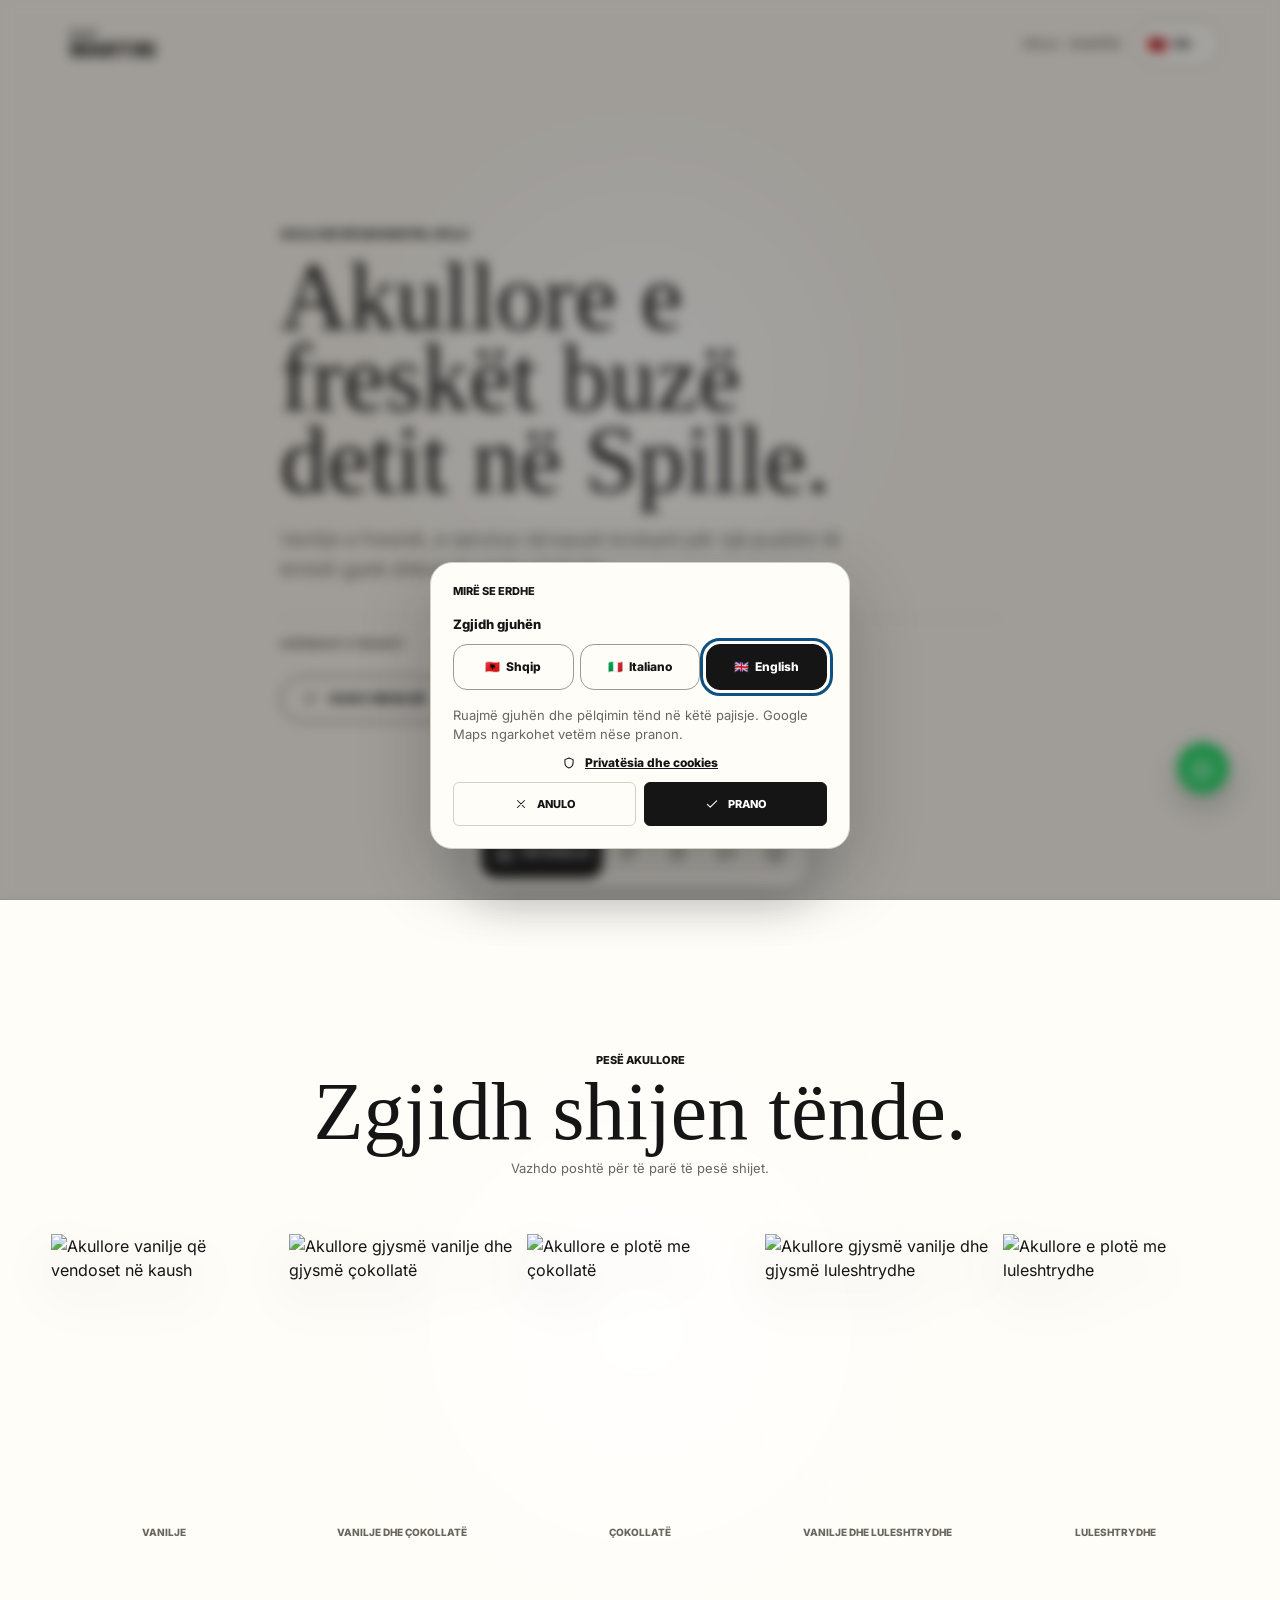
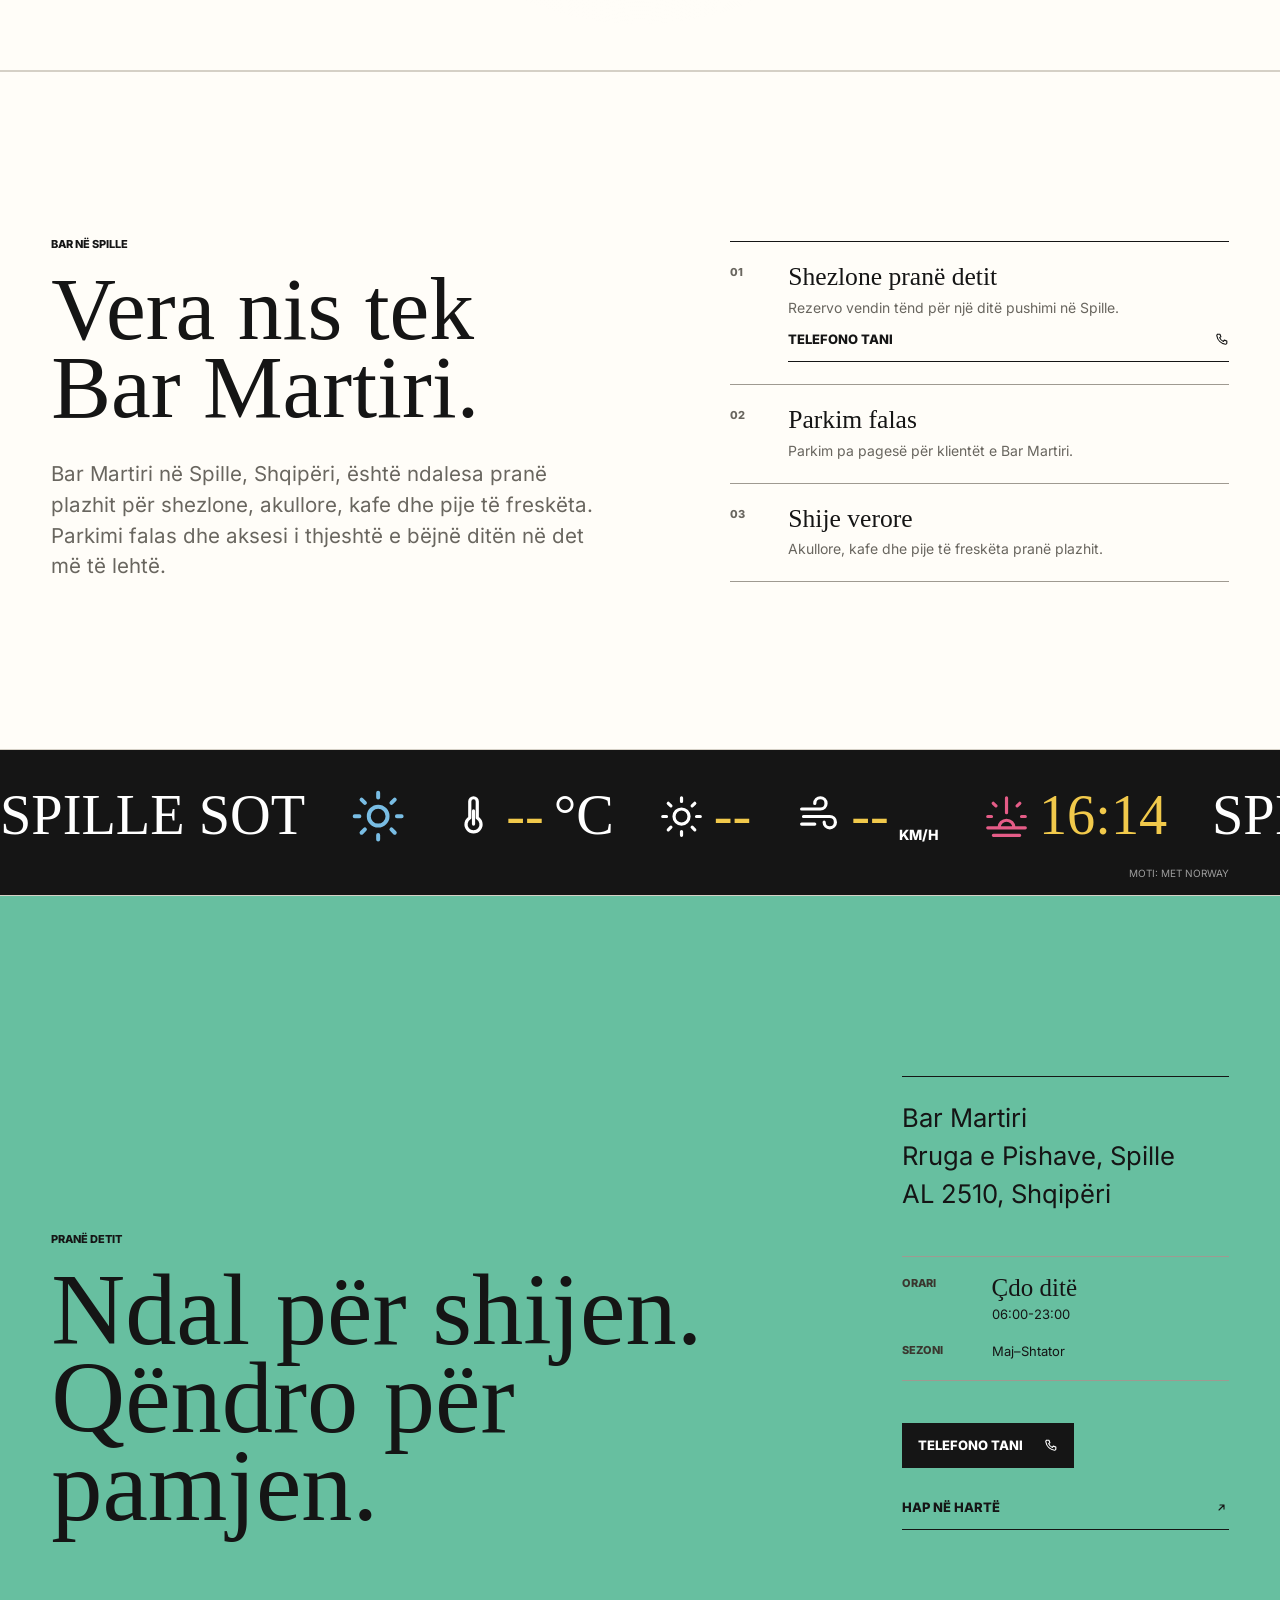
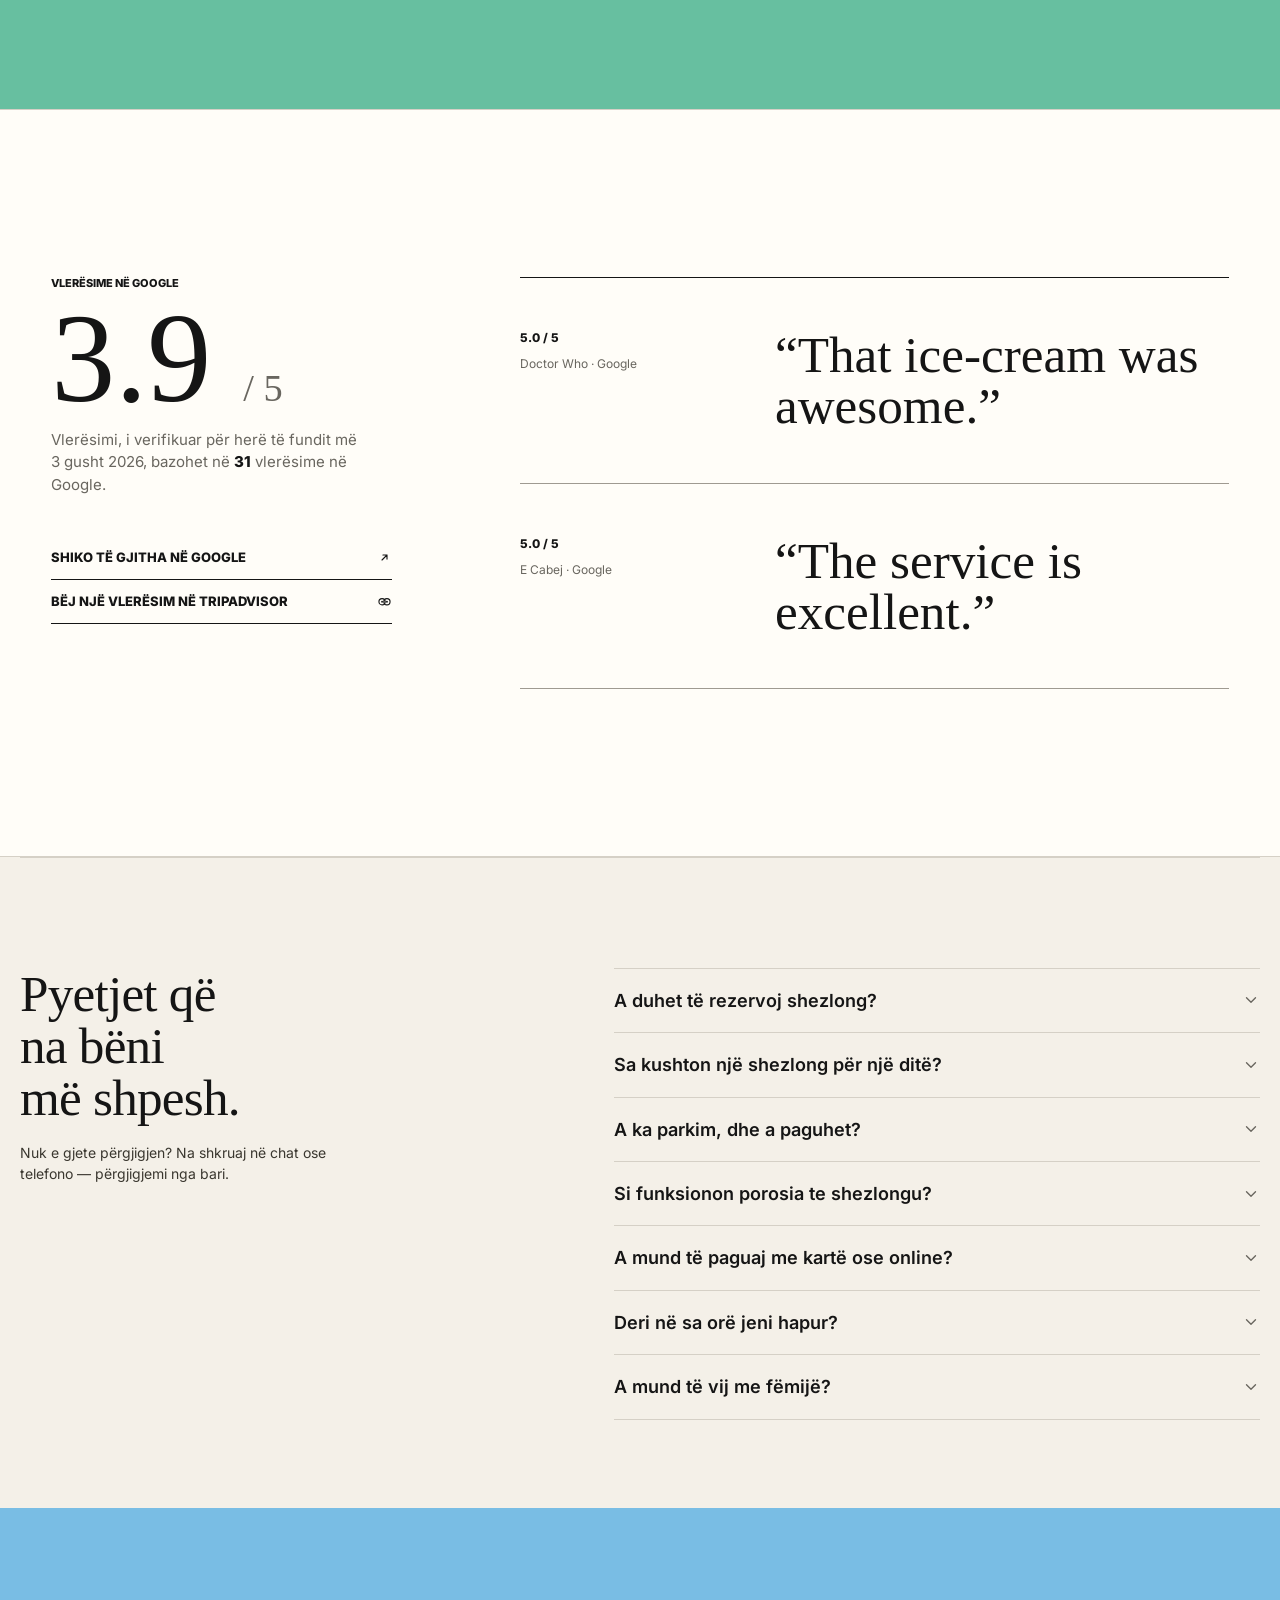
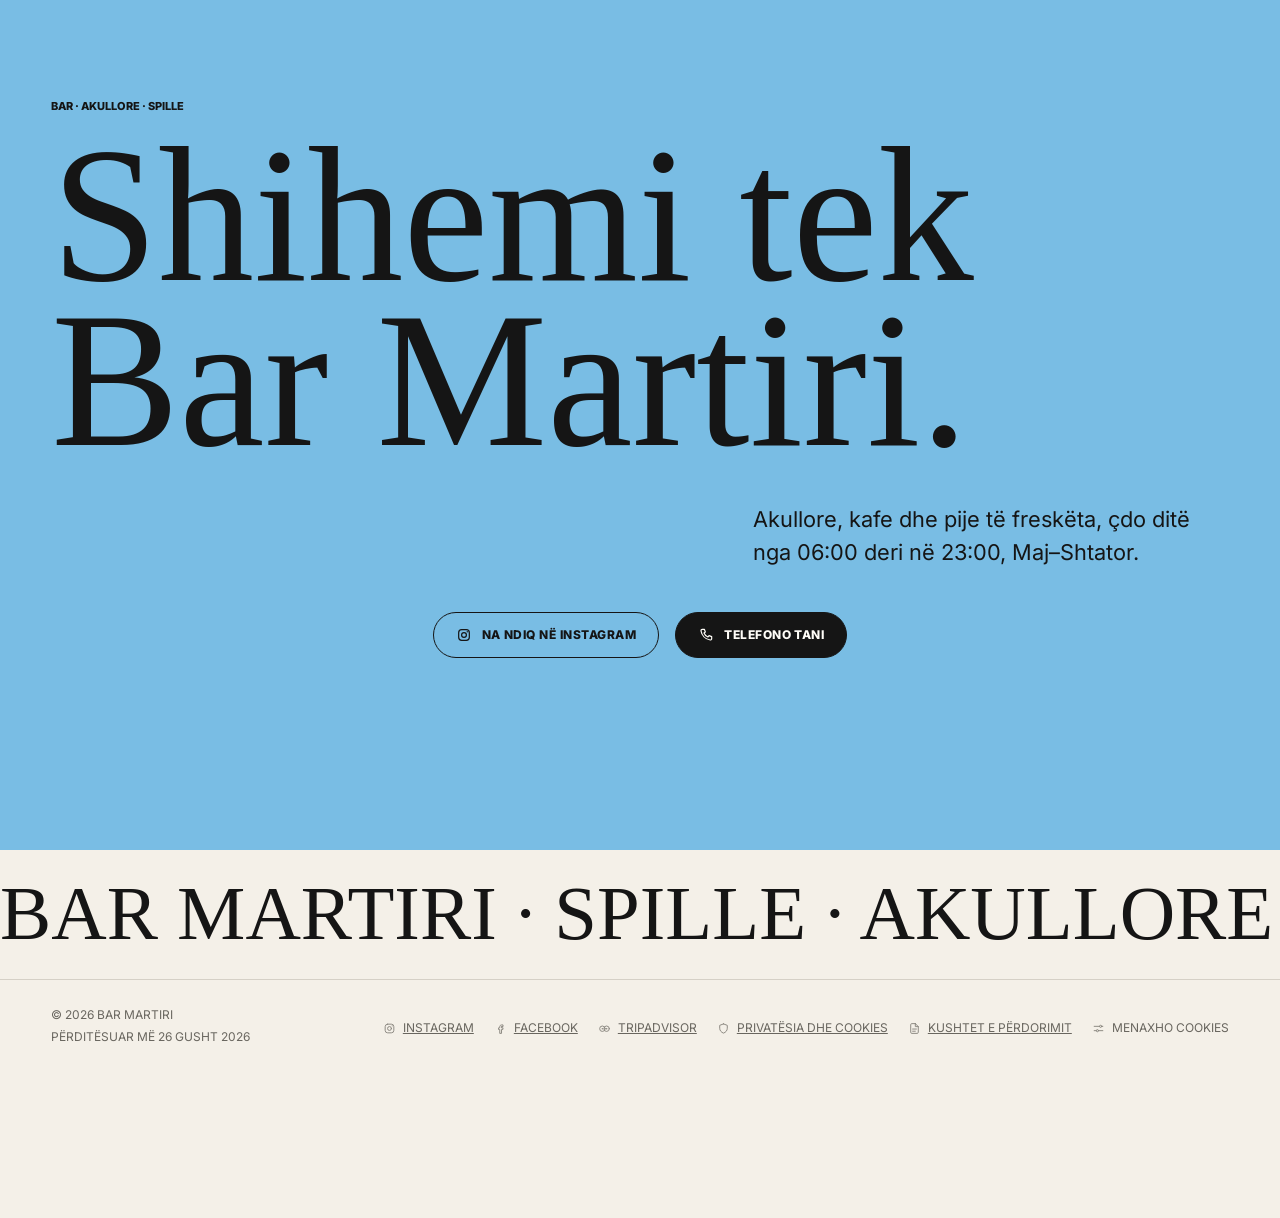
==== commit bd2606c0: "Show when the bar is typing, greet on arrival, and give every button an icon "Bar Martiri is typing"" ====
--- a/index.html
+++ b/index.html
@@ -172,6 +172,25 @@
     <link rel="stylesheet" href="styles.css">
   </head>
   <body>
+    <!-- aria-hidden and inert: it is a curtain, not content, and a screen
+         reader should be reading the page underneath it from the first frame.
+         It never locks scrolling, and styles.css gives it a keyframe that
+         removes it at 2.6s no matter what, so a JavaScript failure can never
+         leave a visitor staring at a cone they cannot get past. -->
+    <div class="boot" data-boot aria-hidden="true" inert>
+      <div class="boot-stage">
+        <svg class="boot-cone" viewBox="0 0 120 150" aria-hidden="true">
+          <circle class="boot-scoop boot-scoop--3" cx="60" cy="38" r="24"></circle>
+          <circle class="boot-scoop boot-scoop--2" cx="42" cy="58" r="24"></circle>
+          <circle class="boot-scoop boot-scoop--1" cx="78" cy="58" r="24"></circle>
+          <path class="boot-waffle" d="M32 74h56l-24 64a4 4 0 0 1-8 0L32 74Z"></path>
+          <path class="boot-waffle-lines" d="M40 88h40M46 102h28M52 116h16"></path>
+        </svg>
+        <p class="boot-wordmark"><span>Bar</span><strong>Martiri</strong></p>
+        <div class="boot-bar"><span></span></div>
+      </div>
+    </div>
+
     <a class="skip-link" href="#main">Kalo te përmbajtja</a>
     <!-- Decorative: the value is announced by nothing, because a reader who
          cannot see it gains nothing from "37% of the page". -->
@@ -232,10 +251,10 @@
             <span>Kaush krokant</span>
           </div>
           <div class="hero-actions">
-            <button class="hero-menu-link" type="button" data-hero-menu>
-              Shiko menunë <span aria-hidden="true">↗</span>
+            <button class="pill-button pill-button--quiet" type="button" data-hero-menu>
+              <svg class="btn-icon" aria-hidden="true"><use href="#icon-menu"></use></svg>Shiko menunë
             </button>
-            <a class="hero-call-link" href="tel:+355696116063">Telefono tani</a>
+            <a class="pill-button" href="tel:+355696116063"><svg class="btn-icon" aria-hidden="true"><use href="#icon-phone"></use></svg>Telefono tani</a>
           </div>
           <figure class="hero-figure" data-hero-photo hidden></figure>
         </div>
@@ -330,7 +349,7 @@
             <div>
               <strong>Shezlone pranë detit</strong>
               <p>Rezervo vendin tënd për një ditë pushimi në Spille.</p>
-              <a class="text-link" href="tel:+355696116063">Telefono tani</a>
+              <a class="text-link" href="tel:+355696116063">Telefono tani<svg class="btn-icon" aria-hidden="true"><use href="#icon-phone"></use></svg></a>
               <p class="service-price" data-sunbed-price hidden></p>
             </div>
           </li>
@@ -453,7 +472,7 @@
             <dt>Sezoni</dt>
             <dd><span>Maj–Shtator</span></dd>
           </dl>
-          <a class="primary-link visit-call" href="tel:+355696116063">Telefono tani</a>
+          <a class="primary-link visit-call" href="tel:+355696116063">Telefono tani<svg class="btn-icon" aria-hidden="true"><use href="#icon-phone"></use></svg></a>
           <a
             class="text-link"
             href="https://www.google.com/maps/search/?api=1&amp;query=Bar%20Martiri%2C%20Rruga%20e%20Pishave%20Spille%20AL%202510%2C%20Rruga%20e%20Pishave%2C%20Spille%2C%20Shqip%C3%ABri"
@@ -461,7 +480,7 @@
             rel="noreferrer"
           >
             Hap në hartë
-            <span aria-hidden="true">↗</span>
+           <svg class="btn-icon" aria-hidden="true"><use href="#icon-arrow-out"></use></svg>
           </a>
         </div>
       </section>
@@ -478,7 +497,11 @@
             rel="noreferrer"
           >
             Shiko të gjitha në Google
-            <span aria-hidden="true">↗</span>
+           <svg class="btn-icon" aria-hidden="true"><use href="#icon-arrow-out"></use></svg>
+          </a>
+          <a class="text-link" href="https://www.tripadvisor.com/Restaurant_Review-g19102012-d34595569-Reviews-Bar_Martiri-Spille_Tirana_County.html" target="_blank" rel="noreferrer">
+            Bëj një vlerësim në Tripadvisor
+           <svg class="btn-icon" aria-hidden="true"><use href="#icon-tripadvisor"></use></svg>
           </a>
         </div>
         <div class="reviews-list">
@@ -602,7 +625,8 @@
         <h2 id="closing-title">Shihemi tek<br>Bar Martiri.</h2>
         <p class="closing-note">Akullore, kafe dhe pije të freskëta, çdo ditë nga 06:00 deri në 23:00, Maj–Shtator.</p>
         <div class="closing-actions">
-          <a class="primary-link" href="tel:+355696116063">Telefono tani</a>
+          <a class="pill-button pill-button--quiet" href="https://www.instagram.com/barmartiri/" target="_blank" rel="noreferrer"><svg class="btn-icon" aria-hidden="true"><use href="#icon-instagram"></use></svg>Na ndiq në Instagram</a>
+          <a class="pill-button" href="tel:+355696116063"><svg class="btn-icon" aria-hidden="true"><use href="#icon-phone"></use></svg>Telefono tani</a>
         </div>
       </section>
     </main>
@@ -621,17 +645,68 @@
           </p>
         </div>
         <nav class="footer-links" aria-label="Lidhje të tjera">
-          <a href="https://www.instagram.com/barmartiri/" target="_blank" rel="noreferrer">Instagram</a>
-          <a href="https://www.facebook.com/MartiriBeach/" target="_blank" rel="noreferrer">Facebook</a>
-          <a href="https://www.tripadvisor.com/Restaurant_Review-g19102012-d34595569-Reviews-Bar_Martiri-Spille_Tirana_County.html" target="_blank" rel="noreferrer">Tripadvisor</a>
-          <a href="/privacy">Privatësia dhe cookies</a>
-          <a href="/terms">Kushtet e përdorimit</a>
-          <button type="button" data-cookie-settings>Menaxho cookies</button>
+          <a href="https://www.instagram.com/barmartiri/" target="_blank" rel="noreferrer"><svg class="btn-icon" aria-hidden="true"><use href="#icon-instagram"></use></svg>Instagram</a>
+          <a href="https://www.facebook.com/MartiriBeach/" target="_blank" rel="noreferrer"><svg class="btn-icon" aria-hidden="true"><use href="#icon-facebook"></use></svg>Facebook</a>
+          <a href="https://www.tripadvisor.com/Restaurant_Review-g19102012-d34595569-Reviews-Bar_Martiri-Spille_Tirana_County.html" target="_blank" rel="noreferrer"><svg class="btn-icon" aria-hidden="true"><use href="#icon-tripadvisor"></use></svg>Tripadvisor</a>
+          <a href="/privacy"><svg class="btn-icon" aria-hidden="true"><use href="#icon-shield"></use></svg>Privatësia dhe cookies</a>
+          <a href="/terms"><svg class="btn-icon" aria-hidden="true"><use href="#icon-doc"></use></svg>Kushtet e përdorimit</a>
+          <button type="button" data-cookie-settings><svg class="btn-icon" aria-hidden="true"><use href="#icon-sliders"></use></svg>Menaxho cookies</button>
         </nav>
       </div>
     </footer>
 
     <svg class="icon-sprite-defs" aria-hidden="true">
+      <symbol id="icon-instagram" viewBox="0 0 24 24">
+        <rect x="4" y="4" width="16" height="16" rx="4.6"></rect><circle cx="12" cy="12" r="3.6"></circle><circle cx="16.9" cy="7.1" r="1" fill="currentColor" stroke="none"></circle>
+      </symbol>
+      <!-- The Tripadvisor eye motif, and only that. The brow and the beak are
+           what the mark is missing here on purpose: at the 13-15px this icon
+           actually renders at they close up against the eye rings and the whole
+           thing becomes a dark blob. Tested at 64/16/15/13 against a stroked
+           full owl and a filled knockout version -- this is the one that still
+           reads as two eyes at 13px. -->
+      <symbol id="icon-tripadvisor" viewBox="0 0 24 24">
+        <circle cx="8.1" cy="12.4" r="5"></circle>
+        <circle cx="15.9" cy="12.4" r="5"></circle>
+        <circle cx="8.1" cy="12.4" r="1.5" fill="currentColor" stroke="none"></circle>
+        <circle cx="15.9" cy="12.4" r="1.5" fill="currentColor" stroke="none"></circle>
+      </symbol>
+      <symbol id="icon-facebook" viewBox="0 0 24 24">
+        <path d="M14.5 8.5h2.2V5.4h-2.5c-2.3 0-3.6 1.4-3.6 3.7v1.7H8.4v3.1h2.2V21h3.3v-7.1h2.4l.4-3.1h-2.8V9.4c0-.6.2-.9.6-.9Z"></path>
+      </symbol>
+      <symbol id="icon-doc" viewBox="0 0 24 24">
+        <path d="M13.5 3H7a2 2 0 0 0-2 2v14a2 2 0 0 0 2 2h10a2 2 0 0 0 2-2V8.5L13.5 3Z"></path><path d="M13.5 3v5.5H19M8.5 13h7M8.5 17h5"></path>
+      </symbol>
+      <symbol id="icon-phone" viewBox="0 0 24 24">
+        <path d="M6.5 3.5h3l1.5 4-2 1.5a11 11 0 0 0 6 6L16.5 13l4 1.5v3a2 2 0 0 1-2.2 2A16.5 16.5 0 0 1 4.5 5.7 2 2 0 0 1 6.5 3.5Z"></path>
+      </symbol>
+      <symbol id="icon-menu" viewBox="0 0 24 24">
+        <path d="M4 6h16M4 12h16M4 18h10"></path>
+      </symbol>
+      <symbol id="icon-arrow-out" viewBox="0 0 24 24">
+        <path d="M8 16 16 8M9.5 8H16v6.5"></path>
+      </symbol>
+      <symbol id="icon-map" viewBox="0 0 24 24">
+        <path d="M9 4 3 6.5v13L9 17l6 2.5 6-2.5v-13L15 6.5 9 4Z"></path><path d="M9 4v13M15 6.5v13"></path>
+      </symbol>
+      <symbol id="icon-check" viewBox="0 0 24 24">
+        <path d="m4 12.5 5 5L20 6.5"></path>
+      </symbol>
+      <symbol id="icon-x" viewBox="0 0 24 24">
+        <path d="M18 6 6 18M6 6l12 12"></path>
+      </symbol>
+      <symbol id="icon-sliders" viewBox="0 0 24 24">
+        <path d="M4 8h10M18 8h2M4 16h4M12 16h8"></path><circle cx="16" cy="8" r="2"></circle><circle cx="10" cy="16" r="2"></circle>
+      </symbol>
+      <symbol id="icon-bag" viewBox="0 0 24 24">
+        <path d="M6 8h12l-1.2 10.2a2 2 0 0 1-2 1.8H9.2a2 2 0 0 1-2-1.8L6 8Z"></path><path d="M9 8a3 3 0 0 1 6 0"></path>
+      </symbol>
+      <symbol id="icon-plus" viewBox="0 0 24 24">
+        <path d="M12 5v14M5 12h14"></path>
+      </symbol>
+      <symbol id="icon-shield" viewBox="0 0 24 24">
+        <path d="M12 3.5 5 6.2v5.3c0 4.3 2.9 7.6 7 9 4.1-1.4 7-4.7 7-9V6.2L12 3.5Z"></path>
+      </symbol>
       <symbol id="category-icon-icecreams" viewBox="0 0 24 24">
         <path d="M9 10a3 3 0 0 1 6 0"></path>
         <path d="M9 10h6l-1.6 9.3a.9.9 0 0 1-.9.7h-.6a.9.9 0 0 1-.9-.7L9 10Z"></path>
@@ -773,7 +848,7 @@
                   <circle cx="12" cy="10" r="2.5"></circle>
                 </svg>
                 <p>Harta ngarkohet vetëm kur e kërkon ti.</p>
-                <button class="secondary-button" type="button" data-load-map>Ngarko Google Maps</button>
+                <button class="secondary-button" type="button" data-load-map><svg class="btn-icon" aria-hidden="true"><use href="#icon-map"></use></svg>Ngarko Google Maps</button>
               </div>
               <iframe
                 title="Harta e Bar Martiri në Spille"
@@ -806,7 +881,7 @@
                 rel="noreferrer"
               >
                 Merr drejtimin
-                <span aria-hidden="true">↗</span>
+               <svg class="btn-icon" aria-hidden="true"><use href="#icon-arrow-out"></use></svg>
               </a>
             </div>
           </div>
@@ -838,18 +913,22 @@
               <h3>Rezervo me telefon</h3>
             </div>
             <a class="reservation-phone" href="tel:+355696116063">
+              <svg class="btn-icon" aria-hidden="true"><use href="#icon-phone"></use></svg>
               <span>Telefono tani</span>
               <strong>+355 69 611 6063</strong>
             </a>
           </div>
           <div class="info-links">
             <a href="https://www.instagram.com/barmartiri/" target="_blank" rel="noreferrer">
-              Instagram <strong>@barmartiri ↗</strong>
+              Instagram <strong>@barmartiri<svg class="btn-icon" aria-hidden="true"><use href="#icon-arrow-out"></use></svg></strong>
             </a>
             <a href="https://www.facebook.com/MartiriBeach/" target="_blank" rel="noreferrer">
-              Facebook <strong>Bar Martiri ↗</strong>
+              Facebook <strong>Bar Martiri<svg class="btn-icon" aria-hidden="true"><use href="#icon-arrow-out"></use></svg></strong>
             </a>
-            <button type="button" data-cookie-settings>Preferencat e cookies</button>
+            <a href="https://www.tripadvisor.com/Restaurant_Review-g19102012-d34595569-Reviews-Bar_Martiri-Spille_Tirana_County.html" target="_blank" rel="noreferrer">
+              Tripadvisor <strong>Bëj një vlerësim<svg class="btn-icon" aria-hidden="true"><use href="#icon-tripadvisor"></use></svg></strong>
+            </a>
+            <button type="button" data-cookie-settings><svg class="btn-icon" aria-hidden="true"><use href="#icon-sliders"></use></svg>Preferencat e cookies</button>
           </div>
         </div>
       </section>
@@ -1002,7 +1081,7 @@
         <div class="basket-body">
           <div class="basket-items" data-basket-items></div>
           <p class="basket-empty" data-basket-empty>Shporta është bosh.</p>
-          <button class="text-link" type="button" data-basket-browse>Shiko menunë</button>
+          <button class="text-link" type="button" data-basket-browse>Shiko menunë<svg class="btn-icon" aria-hidden="true"><use href="#icon-menu"></use></svg></button>
 
           <div class="basket-summary" data-basket-summary hidden>
             <div class="basket-total-row">
@@ -1048,14 +1127,22 @@
                 <input name="note" type="text" maxlength="120">
               </label>
               <p class="form-error" data-checkout-error role="alert"></p>
-              <button class="primary-button" type="submit" data-place-order>Porosit</button>
+              <button class="primary-button" type="submit" data-place-order><svg class="btn-icon" aria-hidden="true"><use href="#icon-bag"></use></svg>Porosit</button>
             </form>
           </div>
 
-          <div class="basket-status" data-basket-status hidden>
+          <div class="basket-status" data-basket-status data-order-status="pending" hidden>
+            <!-- pathLength="1" on every shape so one stroke-dasharray pair can
+                 draw a circle, a tick and a cross of three different real
+                 lengths. Decorative: the headline above already says which. -->
+            <svg class="status-mark" aria-hidden="true" viewBox="0 0 32 32">
+              <circle cx="16" cy="16" r="14" pathLength="1"></circle>
+              <path class="status-mark-tick" d="m10 16.6 4.3 4.3L22.2 12.4" pathLength="1"></path>
+              <path class="status-mark-cross" d="m11.2 11.2 9.6 9.6M20.8 11.2l-9.6 9.6" pathLength="1"></path>
+            </svg>
             <p class="basket-status-headline" data-basket-status-headline></p>
             <p class="basket-status-detail" data-basket-status-detail></p>
-            <button class="secondary-button" type="button" data-basket-new-order hidden>Porosi e re</button>
+            <button class="secondary-button" type="button" data-basket-new-order hidden><svg class="btn-icon" aria-hidden="true"><use href="#icon-plus"></use></svg>Porosi e re</button>
           </div>
         </div>
       </section>
@@ -1090,12 +1177,12 @@
         <p id="cookie-description">
           Ruajmë gjuhën dhe pëlqimin tënd në këtë pajisje. Google Maps ngarkohet vetëm nëse pranon.
         </p>
-        <a class="welcome-terms" href="/privacy">Privatësia dhe cookies</a>
+        <a class="welcome-terms" href="/privacy"><svg class="btn-icon" aria-hidden="true"><use href="#icon-shield"></use></svg>Privatësia dhe cookies</a>
         <div class="cookie-actions">
           <button class="cookie-button cookie-button--quiet" type="button" data-cookie-choice="essential">
-            Anulo
+            <svg class="btn-icon" aria-hidden="true"><use href="#icon-x"></use></svg>Anulo
           </button>
-          <button class="cookie-button" type="button" data-cookie-choice="all">Prano</button>
+          <button class="cookie-button" type="button" data-cookie-choice="all"><svg class="btn-icon" aria-hidden="true"><use href="#icon-check"></use></svg>Prano</button>
         </div>
       </div>
     </div>
--- a/styles.css
+++ b/styles.css
@@ -668,21 +668,49 @@
   content: '•';
 }
 
-.hero-menu-link {
+/* The two hero calls to action are one component in two weights. They used to
+   be different objects entirely -- a 48px underlined text button carrying a 24px
+   top margin, next to a 44px filled pill -- so they sat 10px out of line with
+   each other and read as unrelated. The margin now belongs to the row, so both
+   sit on the same baseline, and only the fill separates primary from secondary.
+
+   Generalised out of the hero once the closing section wanted the same pair. */
+.pill-button {
   display: inline-flex;
-  min-height: 48px;
-  margin-top: 24px;
+  min-height: 46px;
   align-items: center;
-  gap: 12px;
-  padding: 0;
-  border: 0;
-  border-bottom: 1px solid var(--ink);
+  gap: 10px;
+  padding: 0 22px;
+  border: 1px solid var(--ink);
+  border-radius: 999px;
+  background: var(--ink);
+  color: var(--paper-strong);
+  font-size: 12px;
+  font-weight: 800;
+  letter-spacing: 0.04em;
+  text-decoration: none;
+  text-transform: uppercase;
+  cursor: pointer;
+  transition:
+    background-color 160ms var(--ease-standard),
+    border-color 160ms var(--ease-standard),
+    color 160ms var(--ease-standard);
+}
+
+.pill-button:hover {
+  border-color: var(--chocolate);
+  background: var(--chocolate);
+}
+
+.pill-button--quiet {
   background: transparent;
   color: var(--ink);
-  font-size: 12px;
-  font-weight: 800;
-  text-transform: uppercase;
-  cursor: pointer;
+}
+
+.pill-button--quiet:hover {
+  border-color: var(--ink);
+  background: var(--ink);
+  color: var(--paper-strong);
 }
 
 .flavor-story {
@@ -2966,30 +2994,15 @@
 
 .hero-actions {
   display: flex;
+  margin-top: 24px;
   flex-wrap: wrap;
   align-items: center;
-  gap: clamp(16px, 3vw, 28px);
-}
-
-.hero-call-link {
-  display: inline-flex;
-  min-height: 44px;
-  align-items: center;
-  padding: 0 20px;
-  border-radius: 999px;
-  background: var(--ink);
-  color: var(--paper-strong);
-  font-size: 12px;
-  font-weight: 800;
-  letter-spacing: 0.04em;
-  text-decoration: none;
-  text-transform: uppercase;
-  transition: background-color 160ms var(--ease-standard);
-}
-
-.hero-call-link:hover {
-  background: var(--chocolate);
-}
+  gap: clamp(12px, 2vw, 18px);
+}
+
+
+
+
 
 .visit-call {
   display: inline-flex;
@@ -3297,18 +3310,6 @@
   }
 }
 
-/* The one genuinely high-emotion moment in the app, and the only place a longer
-   beat is earned. */
-.basket-status {
-  animation: status-in 320ms var(--ease-out) both;
-}
-
-@keyframes status-in {
-  from {
-    opacity: 0;
-    transform: scale(0.96);
-  }
-}
 
 @keyframes marquee {
   to {
@@ -3432,7 +3433,7 @@
     padding-top: 14px;
   }
 
-  .hero-menu-link {
+  .hero-actions {
     margin-top: 14px;
   }
 
@@ -4433,3 +4434,507 @@
     gap: 18px;
   }
 }
+
+/* ===========================================================================
+   Boot screen
+
+   The site paints in about 245ms, so this is not covering a wait -- it is a
+   greeting, and it has to get out of the way fast enough that it never becomes
+   one. Three rules keep it honest:
+
+   1. It never locks scrolling and it is `inert`, so it cannot trap anyone.
+   2. `boot-failsafe` removes it at 2.6s through CSS alone. If script.js never
+      runs, the site still opens.
+   3. script.js shows it once per tab (sessionStorage) and dismisses it the
+      moment the page is ready, so a language switch does not replay it.
+   =========================================================================== */
+
+.boot {
+  position: fixed;
+  z-index: 100;
+  inset: 0;
+  display: grid;
+  place-items: center;
+  background: var(--paper);
+  /* The last line is the safety net, not the effect: opacity and visibility
+     land on the same values script.js sets, so whichever happens first the end
+     state is identical. */
+  animation: boot-failsafe 400ms var(--ease-out) 2600ms both;
+}
+
+/* Nothing to dismiss if the boot screen was never armed. */
+.boot:not(.is-armed) {
+  display: none;
+}
+
+.boot.is-done {
+  opacity: 0;
+  visibility: hidden;
+  transition:
+    opacity 420ms var(--ease-out),
+    visibility 0s linear 420ms;
+}
+
+@keyframes boot-failsafe {
+  to {
+    opacity: 0;
+    visibility: hidden;
+  }
+}
+
+.boot-stage {
+  display: grid;
+  justify-items: center;
+  gap: 22px;
+  padding-bottom: 6vh;
+}
+
+.boot-cone {
+  width: clamp(72px, 16vw, 104px);
+  height: auto;
+  color: var(--ink);
+}
+
+.boot-waffle {
+  fill: none;
+  stroke: currentColor;
+  stroke-width: 5;
+  stroke-linejoin: round;
+  animation: boot-cone-in 460ms var(--ease-out) both;
+}
+
+.boot-waffle-lines {
+  fill: none;
+  stroke: currentColor;
+  stroke-width: 3;
+  stroke-linecap: round;
+  opacity: 0.32;
+  animation: boot-cone-in 460ms var(--ease-out) 60ms both;
+}
+
+/* The scoops land one at a time, each from a little higher than the last, so
+   it reads as being built rather than as three shapes fading in together. */
+.boot-scoop {
+  transform-origin: 60px 60px;
+  animation: boot-scoop-in 520ms var(--ease-out) both;
+}
+
+.boot-scoop--1 {
+  fill: var(--wafer);
+  animation-delay: 200ms;
+}
+
+.boot-scoop--2 {
+  fill: var(--berry);
+  animation-delay: 320ms;
+}
+
+.boot-scoop--3 {
+  fill: var(--milk);
+  stroke: var(--ink);
+  stroke-width: 3;
+  animation-delay: 440ms;
+}
+
+@keyframes boot-cone-in {
+  from {
+    opacity: 0;
+    transform: translateY(14px);
+  }
+}
+
+@keyframes boot-scoop-in {
+  from {
+    opacity: 0;
+    transform: translateY(-26px) scale(0.6);
+  }
+  70% {
+    transform: translateY(2px) scale(1.04);
+  }
+  to {
+    opacity: 1;
+    transform: translateY(0) scale(1);
+  }
+}
+
+.boot-wordmark {
+  display: grid;
+  margin: 0;
+  justify-items: center;
+  line-height: 1;
+  animation: boot-cone-in 460ms var(--ease-out) 300ms both;
+}
+
+.boot-wordmark span {
+  color: var(--ink-soft);
+  font-size: 11px;
+  font-weight: 700;
+  letter-spacing: 0.24em;
+  text-transform: uppercase;
+}
+
+.boot-wordmark strong {
+  font-family: var(--font-display);
+  font-size: clamp(26px, 5vw, 34px);
+  font-weight: 400;
+  letter-spacing: -0.01em;
+}
+
+.boot-bar {
+  width: 96px;
+  height: 2px;
+  overflow: hidden;
+  border-radius: 2px;
+  background: var(--line);
+}
+
+.boot-bar > span {
+  display: block;
+  height: 100%;
+  background: var(--ink);
+  transform-origin: 0 50%;
+  animation: boot-fill 900ms var(--ease-standard) 120ms both;
+}
+
+@keyframes boot-fill {
+  from {
+    transform: scaleX(0);
+  }
+  to {
+    transform: scaleX(1);
+  }
+}
+
+/* ===========================================================================
+   "Bar Martiri is typing"
+   =========================================================================== */
+
+.chat-row--typing .chat-message-bubble {
+  display: flex;
+  align-items: center;
+  min-height: 38px;
+  padding: 10px 16px;
+  animation: bubble-in 240ms var(--ease-out) both;
+}
+
+.chat-typing-dots {
+  display: flex;
+  align-items: center;
+  gap: 4px;
+}
+
+.chat-typing-dots i {
+  width: 6px;
+  height: 6px;
+  border-radius: 50%;
+  background: var(--ink-soft);
+  /* Staggered rather than a single pulse on the group: three dots breathing in
+     sequence is what reads as someone composing a sentence. */
+  animation: chat-typing 1200ms ease-in-out infinite;
+}
+
+.chat-typing-dots i:nth-child(2) {
+  animation-delay: 160ms;
+}
+
+.chat-typing-dots i:nth-child(3) {
+  animation-delay: 320ms;
+}
+
+@keyframes chat-typing {
+  0%,
+  60%,
+  100% {
+    opacity: 0.32;
+    transform: translateY(0);
+  }
+  30% {
+    opacity: 1;
+    transform: translateY(-3px);
+  }
+}
+
+/* ===========================================================================
+   A bit more play
+
+   Restrained on purpose: the site's character is editorial, so the personality
+   goes into how things RESPOND, not into decoration sitting on the page.
+   =========================================================================== */
+
+/* The dock's :active dip is deliberately left alone. It is documented earlier
+   in this file as barely-there because the dock is the whole navigation and is
+   tapped constantly -- springing it would read as lag on the one control that
+   can least afford it. The play goes on BECOMING selected instead, which
+   happens once per navigation rather than on every touch. */
+.dock-action.is-active svg {
+  animation: dock-pop 420ms var(--ease-out);
+}
+
+@keyframes dock-pop {
+  0% {
+    transform: scale(0.8);
+  }
+  60% {
+    transform: scale(1.12);
+  }
+  100% {
+    transform: scale(1);
+  }
+}
+
+/* Gallery photographs lift and straighten a degree, like a print being picked
+   up off a table. Only on devices with a real pointer -- on a phone this would
+   fire on scroll. */
+@media (hover: hover) and (pointer: fine) {
+  .gallery-item {
+    transition:
+      transform 420ms var(--ease-out),
+      box-shadow 420ms var(--ease-out);
+  }
+
+  .gallery-item:hover {
+    box-shadow: 0 22px 48px var(--shadow-strong);
+    transform: translateY(-6px) rotate(-0.6deg);
+  }
+
+  .chat-opener {
+    transition:
+      transform 220ms var(--ease-out),
+      border-color 180ms var(--ease-standard),
+      background-color 180ms var(--ease-standard);
+  }
+
+  .chat-opener:hover {
+    transform: translateY(-2px);
+  }
+
+  .faq-item summary:hover .faq-chevron {
+    transform: translateY(2px);
+  }
+
+  .faq-item[open] summary:hover .faq-chevron {
+    transform: rotate(180deg) translateY(2px);
+  }
+}
+
+/* The order landing is the one genuinely high-emotion moment in the product, so
+   it gets the one genuinely expressive beat: the confirmation swings in past
+   its resting angle instead of fading up. */
+.basket-status {
+  animation: status-land 620ms var(--ease-out) both;
+}
+
+@keyframes status-land {
+  0% {
+    opacity: 0;
+    transform: translateY(18px) scale(0.94) rotate(-1.4deg);
+  }
+  60% {
+    opacity: 1;
+    transform: translateY(-4px) scale(1.02) rotate(0.6deg);
+  }
+  100% {
+    opacity: 1;
+    transform: translateY(0) scale(1) rotate(0);
+  }
+}
+
+/* prefers-reduced-motion is handled by the global block near the end of this
+   file, which clamps every duration to 0.01ms -- these degrade to their end
+   state rather than to nothing. The boot screen still needs its own opt-out,
+   because a curtain that never animates out would simply stay. */
+@media (prefers-reduced-motion: reduce) {
+  .boot {
+    animation: boot-failsafe 1ms linear 200ms both;
+  }
+}
+
+/* ===========================================================================
+   The answer arriving
+
+   Pending -> confirmed is the only moment in this product where a person is
+   waiting on another person. The words leave upward before the new ones drop
+   in, so the change reads as an answer rather than as a correction, and the
+   card takes the colour of the outcome.
+   =========================================================================== */
+
+.basket-status-headline,
+.basket-status-detail {
+  transition:
+    opacity 190ms var(--ease-standard),
+    transform 190ms var(--ease-standard);
+}
+
+.basket-status.is-swapping :is(.basket-status-headline, .basket-status-detail) {
+  opacity: 0;
+  transform: translateY(-8px);
+}
+
+/* A drawn mark, not a coloured left border: a 2px accent rail on an alert card
+   is the exact pattern the craft floor bans, and the outcome deserves a symbol
+   anyway. The stroke draws itself in, which is the one place that idiom is
+   honest -- the mark IS the state, not decoration standing next to it. */
+.status-mark {
+  width: 30px;
+  height: 30px;
+  fill: none;
+  stroke-linecap: round;
+  stroke-linejoin: round;
+  stroke-width: 2.4;
+}
+
+.basket-status[data-order-status='pending'] .status-mark {
+  display: none;
+}
+
+.basket-status[data-order-status='confirmed'] .status-mark {
+  /* --mint is a fill colour, not a stroke colour: at 1.9:1 on paper a 2.4px
+     line in it barely reads. This is the same hue taken down to carry. */
+  color: #2f8f6d;
+}
+
+.basket-status[data-order-status='cancelled'] .status-mark {
+  color: var(--danger);
+}
+
+.basket-status:not([data-order-status='confirmed']) .status-mark-tick,
+.basket-status:not([data-order-status='cancelled']) .status-mark-cross {
+  display: none;
+}
+
+/* The ring draws first, then the mark inside it. pathLength normalises every
+   path to 1 in the markup, so a single dash pair drives a circle, a tick and a
+   cross of three different real lengths. */
+.status-mark circle,
+.status-mark path {
+  stroke-dasharray: 1;
+  stroke-dashoffset: 1;
+}
+
+.basket-status.is-settling .status-mark circle {
+  animation: mark-draw 460ms var(--ease-out) both;
+}
+
+.basket-status.is-settling .status-mark path {
+  animation: mark-draw 320ms var(--ease-out) 240ms both;
+}
+
+@keyframes mark-draw {
+  to {
+    stroke-dashoffset: 0;
+  }
+}
+
+/* One beat on the settle, and only on the words -- the card itself holds still
+   so the rule can draw attention without the layout moving. */
+.basket-status.is-settling .basket-status-headline {
+  animation: status-answer 520ms var(--ease-out) both;
+}
+
+@keyframes status-answer {
+  0% {
+    opacity: 0;
+    transform: translateY(10px);
+  }
+  70% {
+    transform: translateY(-2px);
+  }
+  100% {
+    opacity: 1;
+    transform: translateY(0);
+  }
+}
+
+/* ===========================================================================
+   Button icons
+
+   One drawn set, one stroke weight, inheriting the global
+   `svg { stroke: currentColor; stroke-width: 1.8 }` so every icon on the site
+   is the same object at a different size. They replace the unicode arrows that
+   used to stand in for an icon system.
+
+   Placement follows the component, not a rule of thumb: centred buttons lead
+   with the icon, and .text-link / .primary-link are justify-content:
+   space-between rows that were already built to carry a trailing mark, so the
+   icon goes where the arrow was.
+   =========================================================================== */
+
+.btn-icon {
+  width: 16px;
+  height: 16px;
+  flex: 0 0 auto;
+}
+
+/* These are <button>, which is inline-block by default -- without a flex
+   context the icon would sit on the text baseline and drag the line box. */
+.secondary-button,
+.primary-button,
+.cookie-button,
+[data-cookie-settings],
+.welcome-terms {
+  display: inline-flex;
+  align-items: center;
+  justify-content: center;
+  gap: 9px;
+}
+
+/* 11px type next to a 16px icon reads as a badge with a label stuck on it. */
+.cookie-button .btn-icon,
+[data-cookie-settings] .btn-icon,
+.welcome-terms .btn-icon {
+  width: 14px;
+  height: 14px;
+}
+
+/* The footer and info-panel cookie controls are quiet text links, so their icon
+   inherits the muted colour rather than punching through it. */
+[data-cookie-settings] .btn-icon {
+  opacity: 0.7;
+}
+
+.reservation-phone .btn-icon {
+  width: 18px;
+  height: 18px;
+}
+
+/* The label is the thing being read; the icon is the mark beside it. Dropping
+   the trailing icon a hair below cap height stops it from looking like a
+   capital letter in the middle of an uppercase word. */
+.text-link .btn-icon,
+.primary-link .btn-icon {
+  width: 15px;
+  height: 15px;
+}
+
+/* The two social links carry their mark inside the <strong>, so it needs to sit
+   on the text rather than on the row. */
+.info-links strong {
+  display: inline-flex;
+  align-items: center;
+  gap: 6px;
+}
+
+.info-links .btn-icon {
+  width: 13px;
+  height: 13px;
+}
+
+/* The footer links are 12px uppercase, so they take the small icon and a tight
+   gap -- at 16px the mark would outweigh the word it labels. */
+.footer-links a,
+.footer-links button {
+  display: inline-flex;
+  align-items: center;
+  gap: 7px;
+}
+
+.footer-links .btn-icon {
+  width: 13px;
+  height: 13px;
+  opacity: 0.75;
+}
+
+.reservation-phone .btn-icon {
+  width: 18px;
+  height: 18px;
+}
